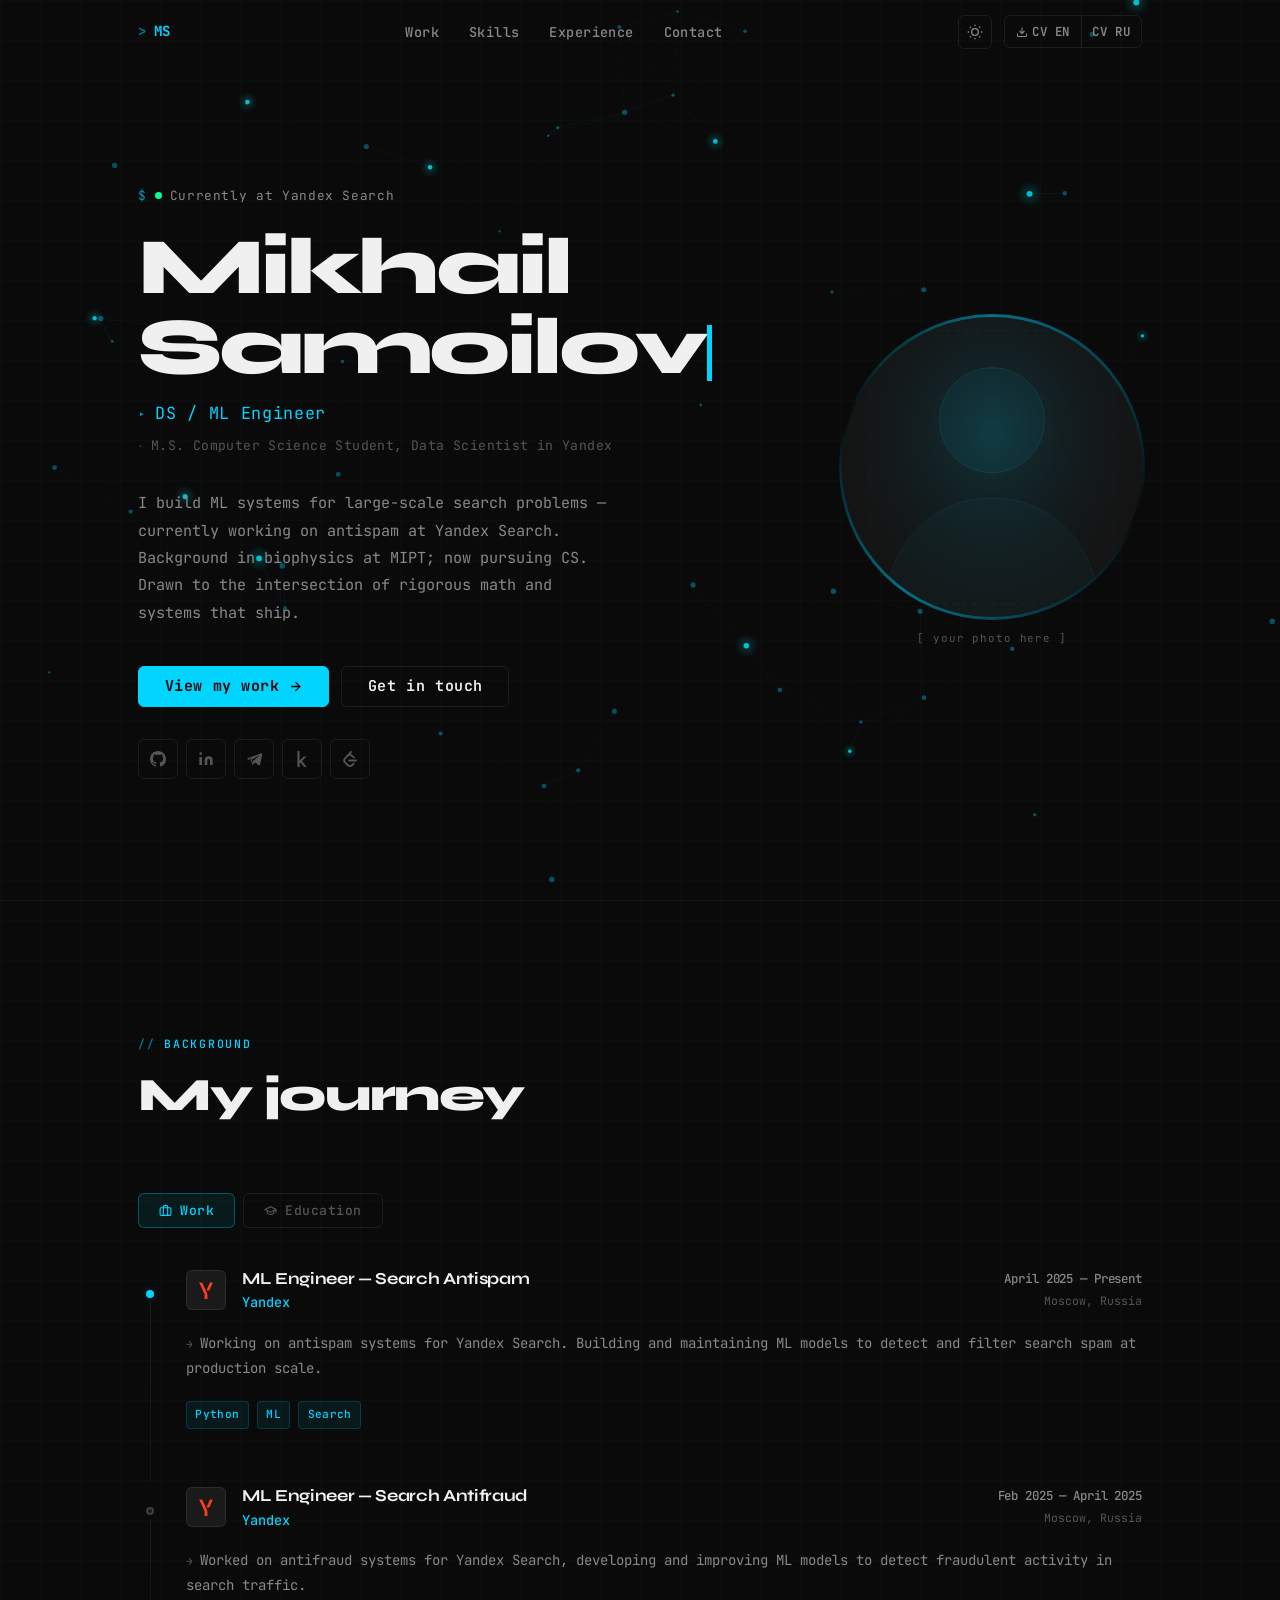
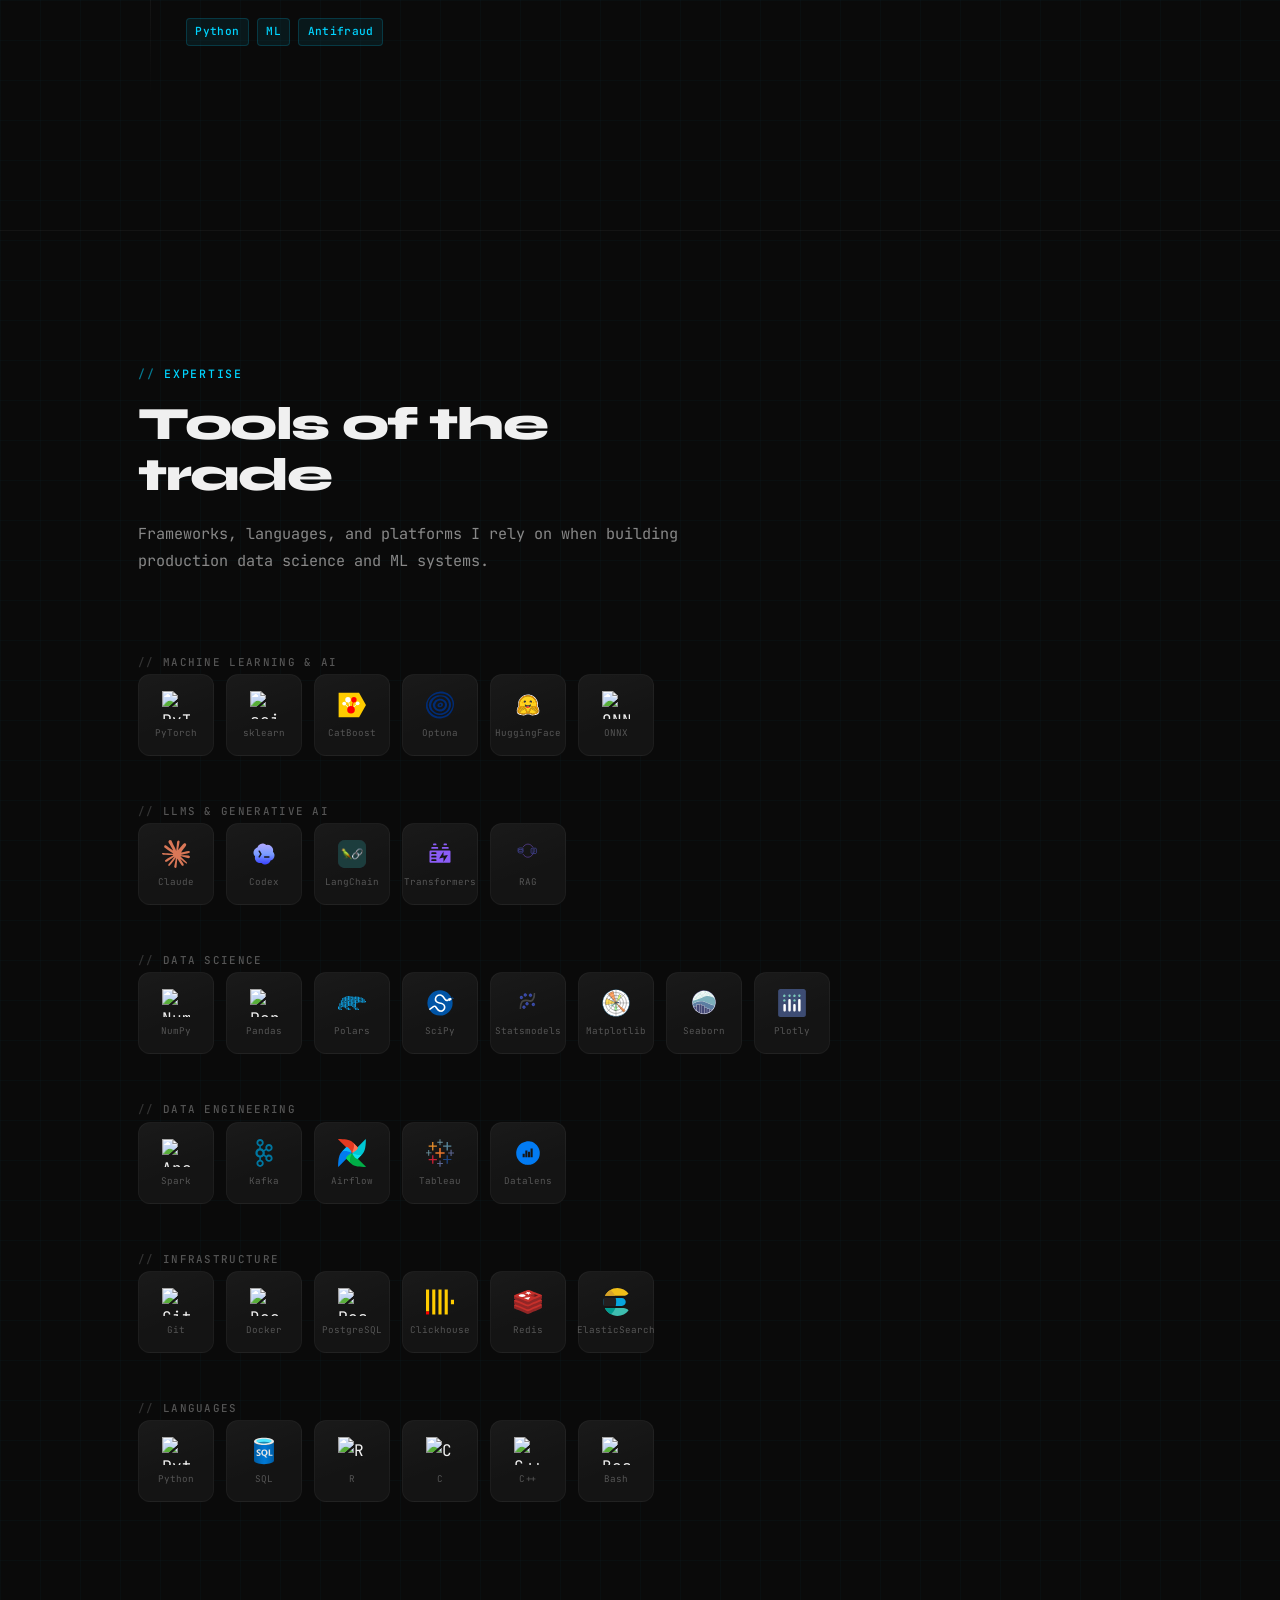
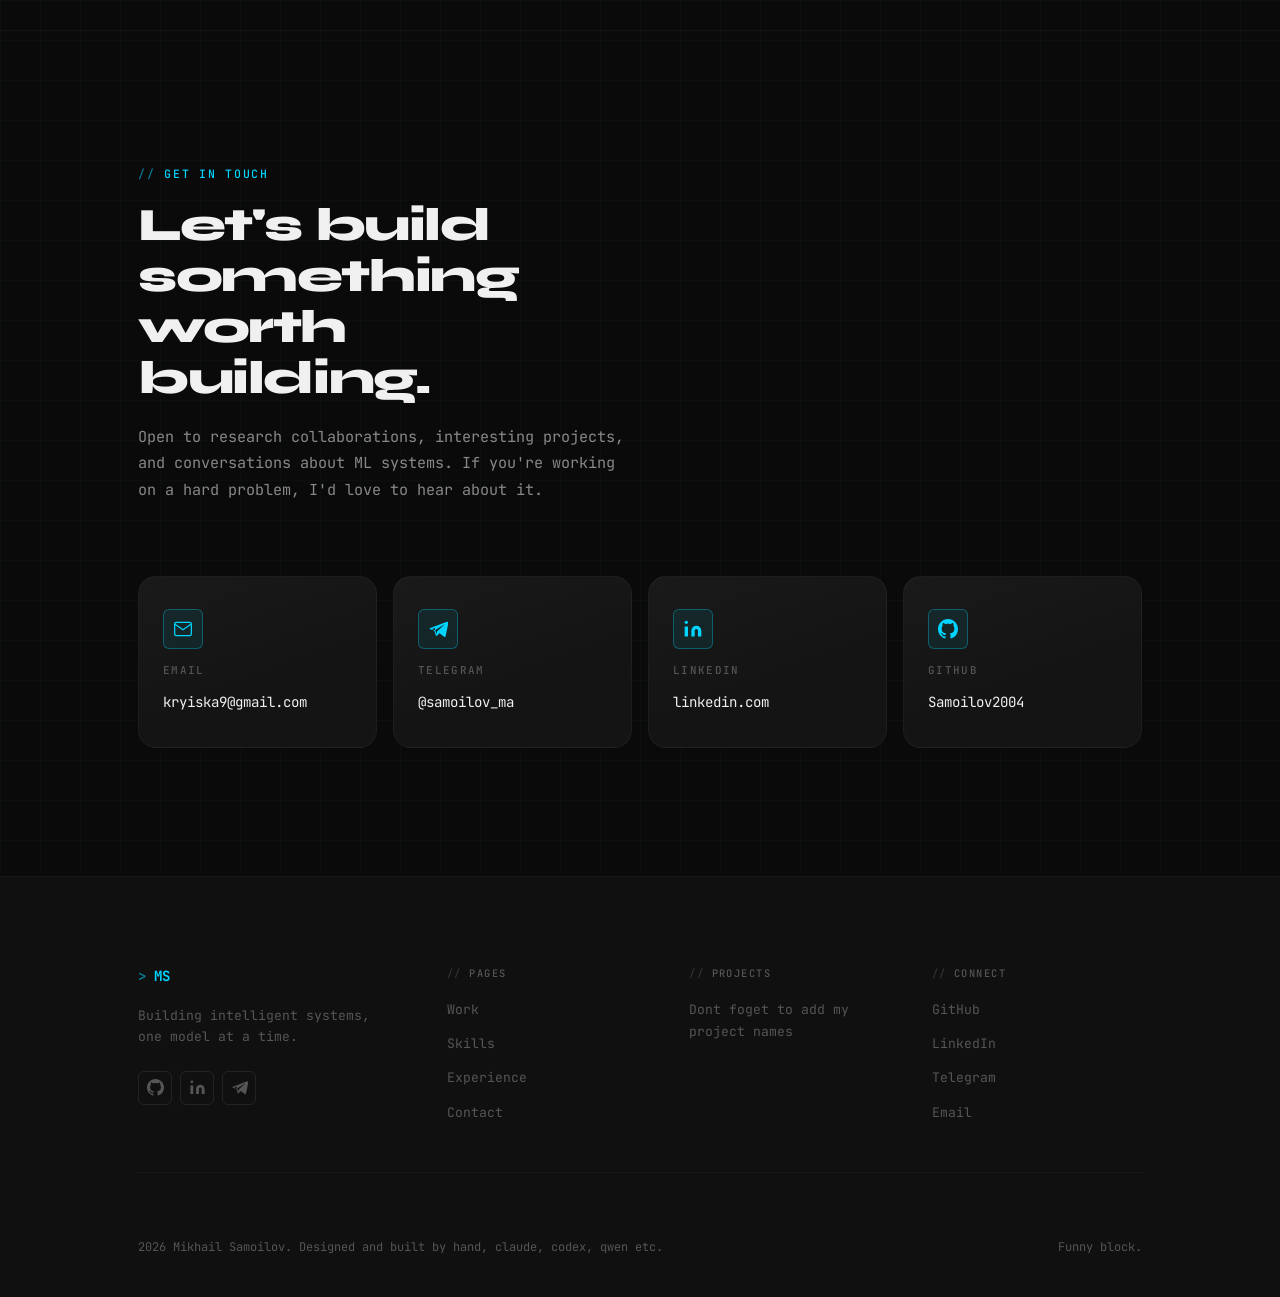
==== index.html @ c1eaf595 "new badges list name" ====
<!DOCTYPE html>
<html lang="en" data-theme="dark">
<head>
  <meta charset="UTF-8">
  <meta name="viewport" content="width=device-width, initial-scale=1.0">
  <meta name="description" content="Machine Learning Engineer — building production AI systems, neural architectures, and research tooling.">
  <meta name="keywords" content="machine learning engineer, AI, deep learning, MLOps, PyTorch, portfolio, CV">
  <meta name="author" content="Samoilov Mikhail">
  <meta name="robots" content="index, follow">
  <meta name="theme-color" content="#0c0b09">

  <meta property="og:type" content="website">
  <meta property="og:title" content="Samoilov Mikhail — DS / ML Engineer">
  <meta property="og:description" content="Building production AI systems from research to deployment.">

  <meta name="twitter:card" content="summary_large_image">
  <meta name="twitter:title" content="Samoilov Mikhail — DS / ML Engineer">
  <meta name="twitter:description" content="Building production AI systems from research to deployment.">

  <title>Samoilov Mikhail — DS / ML Engineer</title>

  <link rel="preconnect" href="https://fonts.googleapis.com">
  <link rel="preconnect" href="https://fonts.gstatic.com" crossorigin>
  <link href="https://fonts.googleapis.com/css2?family=Syne:wght@700;800&family=JetBrains+Mono:wght@400;500&display=swap" rel="stylesheet">

  <link rel="stylesheet" href="css/base.css">
  <link rel="stylesheet" href="css/components.css">
  <link rel="stylesheet" href="css/sections.css">
  <link rel="stylesheet" href="css/animations.css">
</head>
<body>

  <a href="#main" class="skip-link">Skip to main content</a>

  <!-- Scroll Progress -->
  <div class="scroll-progress" id="scrollProgress" role="progressbar" aria-label="Page reading progress" aria-valuenow="0" aria-valuemin="0" aria-valuemax="100"></div>

  <!-- ═══════════════════════════ NAVIGATION ═══════════════════════════ -->
  <header class="nav" id="nav" role="banner">
    <div class="nav-inner container">

      <a href="#" class="nav-logo" aria-label="Samoilov Mikhail — back to top">
        <span class="nav-logo-mark" aria-hidden="true">MS</span>
        <span class="nav-logo-name">Mikhail Samoilov</span>
      </a>

      <nav aria-label="Primary navigation">
        <ul class="nav-links" role="list">
          <li><a href="#projects" class="nav-link" data-section="projects">Work</a></li>
          <li><a href="#skills" class="nav-link" data-section="skills">Skills</a></li>
          <li><a href="#experience" class="nav-link" data-section="experience">Experience</a></li>
          <li><a href="#contact" class="nav-link" data-section="contact">Contact</a></li>
        </ul>
      </nav>

      <div class="nav-actions">
        <button class="theme-toggle" id="themeToggle" aria-label="Toggle color theme" title="Toggle theme">
          <svg class="icon-sun" width="16" height="16" viewBox="0 0 24 24" fill="none" stroke="currentColor" stroke-width="2" aria-hidden="true">
            <circle cx="12" cy="12" r="5"/>
            <path d="M12 1v2M12 21v2M4.22 4.22l1.42 1.42M18.36 18.36l1.42 1.42M1 12h2M21 12h2M4.22 19.78l1.42-1.42M18.36 5.64l1.42-1.42"/>
          </svg>
          <svg class="icon-moon" width="16" height="16" viewBox="0 0 24 24" fill="none" stroke="currentColor" stroke-width="2" aria-hidden="true">
            <path d="M21 12.79A9 9 0 1 1 11.21 3 7 7 0 0 0 21 12.79z"/>
          </svg>
        </button>

        <div class="resume-group" role="group" aria-label="Download resume">
          <a href="#" class="btn-resume" aria-label="Download English resume">
            <svg width="12" height="12" viewBox="0 0 24 24" fill="none" stroke="currentColor" stroke-width="2.2" aria-hidden="true">
              <path d="M21 15v4a2 2 0 0 1-2 2H5a2 2 0 0 1-2-2v-4"/>
              <polyline points="7 10 12 15 17 10"/>
              <line x1="12" y1="15" x2="12" y2="3"/>
            </svg>
            CV EN
          </a>
          <a href="#" class="btn-resume" aria-label="Download Russian resume">CV RU</a>
        </div>

        <button class="nav-hamburger" id="navToggle" aria-label="Open navigation menu" aria-expanded="false" aria-controls="navMobile">
          <span></span><span></span><span></span>
        </button>
      </div>
    </div>
  </header>

  <!-- Mobile Nav Overlay -->
  <div class="nav-mobile" id="navMobile" aria-hidden="true" role="dialog" aria-modal="true" aria-label="Navigation menu">
    <button class="nav-mobile-close" id="navMobileClose" aria-label="Close navigation menu">
      <svg width="20" height="20" viewBox="0 0 24 24" fill="none" stroke="currentColor" stroke-width="2" aria-hidden="true">
        <line x1="18" y1="6" x2="6" y2="18"/><line x1="6" y1="6" x2="18" y2="18"/>
      </svg>
    </button>
    <nav aria-label="Mobile navigation">
      <ul class="nav-mobile-links" role="list">
        <li><a href="#projects" class="nav-mobile-link">Work</a></li>
        <li><a href="#skills" class="nav-mobile-link">Skills</a></li>
        <li><a href="#experience" class="nav-mobile-link">Experience</a></li>
        <li><a href="#contact" class="nav-mobile-link">Contact</a></li>
      </ul>
    </nav>
    <div class="resume-group" role="group" aria-label="Download resume" style="width:100%;justify-content:center">
      <a href="#" class="btn-resume" aria-label="Download English resume" style="flex:1;justify-content:center">CV EN</a>
      <a href="#" class="btn-resume" aria-label="Download Russian resume" style="flex:1;justify-content:center">CV RU</a>
    </div>
  </div>
  <div class="nav-mobile-backdrop" id="navBackdrop" aria-hidden="true"></div>

  <!-- ═══════════════════════════ MAIN CONTENT ═══════════════════════════ -->
  <main id="main">

    <!-- ───────── 1. HERO ───────── -->
    <section class="hero" id="hero" aria-label="Introduction">
      <canvas class="hero-canvas" id="heroCanvas" aria-hidden="true"></canvas>

      <div class="hero-content container">
        <div class="hero-grid">

          <!-- Left: identity text -->
          <div class="hero-identity">
            <div class="hero-status">
              <span class="status-dot" aria-hidden="true"></span>
              Currently at Yandex Search
            </div>

            <h1 class="hero-name reveal reveal-d1">Mikhail Samoilov<span class="cursor" aria-hidden="true"></span></h1>

            <p class="hero-role reveal reveal-d2">DS / ML Engineer</p>

            <p class="hero-degree reveal reveal-d2">
              M.S. Computer Science Student, Data Scientist in Yandex
            </p>

            <p class="hero-bio reveal reveal-d3">
              I build ML systems for large-scale search problems — currently working on antispam at Yandex Search. Background in biophysics at MIPT; now pursuing CS. Drawn to the intersection of rigorous math and systems that ship.
            </p>

            <div class="hero-cta reveal reveal-d4">
              <a href="#projects" class="btn btn-primary btn-lg">
                View my work
                <svg width="15" height="15" viewBox="0 0 24 24" fill="none" stroke="currentColor" stroke-width="2.2" aria-hidden="true">
                  <path d="M5 12h14M12 5l7 7-7 7"/>
                </svg>
              </a>
              <a href="#contact" class="btn btn-ghost btn-lg">Get in touch</a>
            </div>

            <div class="hero-links reveal reveal-d5" aria-label="Social links">
              <a href="https://github.com/Samoilov2004" class="hero-link" aria-label="GitHub" target="_blank" rel="noopener noreferrer">
                <svg width="16" height="16" viewBox="0 0 24 24" fill="currentColor" aria-hidden="true"><path d="M12 0C5.37 0 0 5.37 0 12c0 5.31 3.435 9.795 8.205 11.385.6.105.825-.255.825-.57 0-.285-.015-1.23-.015-2.235-3.015.555-3.795-.735-4.035-1.41-.135-.345-.72-1.41-1.23-1.695-.42-.225-1.02-.78-.015-.795.945-.015 1.62.87 1.845 1.23 1.08 1.815 2.805 1.305 3.495.99.105-.78.42-1.305.765-1.605-2.67-.3-5.46-1.335-5.46-5.925 0-1.305.465-2.385 1.23-3.225-.12-.3-.54-1.53.12-3.18 0 0 1.005-.315 3.3 1.23.96-.27 1.98-.405 3-.405s2.04.135 3 .405c2.295-1.56 3.3-1.23 3.3-1.23.66 1.65.24 2.88.12 3.18.765.84 1.23 1.905 1.23 3.225 0 4.605-2.805 5.625-5.475 5.925.435.375.81 1.095.81 2.22 0 1.605-.015 2.895-.015 3.3 0 .315.225.69.825.57A12.02 12.02 0 0 0 24 12c0-6.63-5.37-12-12-12z"/></svg>
              </a>
              <a href="https://linkedin.com" class="hero-link" aria-label="LinkedIn" target="_blank" rel="noopener noreferrer">
                <svg width="16" height="16" viewBox="0 0 24 24" fill="currentColor" aria-hidden="true"><path d="M16 8a6 6 0 0 1 6 6v7h-4v-7a2 2 0 0 0-2-2 2 2 0 0 0-2 2v7h-4v-7a6 6 0 0 1 6-6zM2 9h4v12H2z"/><circle cx="4" cy="4" r="2"/></svg>
              </a>
              <a href="https://t.me/samoilov_ma" class="hero-link" aria-label="Telegram" target="_blank" rel="noopener noreferrer">
                <svg width="16" height="16" viewBox="0 0 24 24" fill="currentColor" aria-hidden="true">
                  <path d="M21.8 3.6L2.8 10.9c-1.3.5-1.3 1.2-.2 1.5l4.9 1.5 1.8 5.5c.2.6.1.8.7.8.5 0 .8-.2 1.1-.5l2.7-2.6 5.5 4.1c1 .6 1.7.3 1.9-.9l3.1-15c.3-1.5-.6-2.2-1.5-1.7zM8.2 13.6l10.8-6.8c.5-.3 1-.2.6.2l-8.8 7.9-.3 3.3-1.7-4.6-4.1-1.3 3.5-1.7z"/>
                </svg>
              </a>
              <a href="https://www.kaggle.com/samoilovmikhail" class="hero-link" aria-label="Kaggle" target="_blank" rel="noopener noreferrer">
                <svg width="16" height="16" viewBox="0 0 24 24" fill="currentColor" aria-hidden="true"><path d="M18.825 23.859c-.022.092-.117.141-.281.141h-3.139c-.187 0-.351-.082-.492-.248l-5.178-6.589-1.448 1.374v5.111c0 .235-.117.352-.351.352H5.505c-.236 0-.354-.117-.354-.352V.353c0-.233.118-.353.354-.353h2.431c.234 0 .351.12.351.353v14.343l6.203-6.272c.165-.165.33-.246.495-.246h3.239c.144 0 .236.06.285.18.046.149.034.255-.036.315l-6.555 6.344 6.836 8.507c.095.104.117.208.07.334z"/></svg>
              </a>
              <a href="https://leetcode.com/u/Cro-Magnon/" class="hero-link" aria-label="LeetCode" target="_blank" rel="noopener noreferrer">
                <svg width="16" height="16" viewBox="0 0 24 24" fill="currentColor" aria-hidden="true"><path d="M13.483 0a1.374 1.374 0 0 0-.961.438L7.116 6.226l-3.854 4.126a5.266 5.266 0 0 0-1.209 2.104 5.35 5.35 0 0 0-.125.513 5.527 5.527 0 0 0 .062 2.362 5.83 5.83 0 0 0 .349 1.017 5.938 5.938 0 0 0 1.271 1.818l4.277 4.193.039.038c2.248 2.165 5.852 2.133 8.063-.074l2.396-2.392c.54-.54.54-1.414.003-1.955a1.378 1.378 0 0 0-1.951-.003l-2.396 2.392a3.021 3.021 0 0 1-4.205.038l-.02-.019-4.276-4.193c-.652-.64-.972-1.469-.948-2.263a2.68 2.68 0 0 1 .066-.523 2.545 2.545 0 0 1 .619-1.164L9.13 8.114c1.058-1.134 3.204-1.27 4.43-.278l3.501 2.831c.593.48 1.461.387 1.94-.207a1.384 1.384 0 0 0-.207-1.943l-3.5-2.831c-.8-.647-1.766-1.045-2.774-1.202l2.015-2.158A1.384 1.384 0 0 0 13.483 0zm-2.866 12.815a1.38 1.38 0 0 0-1.38 1.382 1.38 1.38 0 0 0 1.38 1.382H20.79a1.38 1.38 0 0 0 1.38-1.382 1.38 1.38 0 0 0-1.38-1.382z"/></svg>
              </a>
            </div>
          </div>

          <!-- Right: photo -->
          <div class="hero-photo-wrap reveal reveal-d2">
            <div class="hero-photo">
              <div class="photo-frame">
                <div class="photo-bg" aria-hidden="true"></div>
                <!-- Replace SVG below with: <img src="your-photo.jpg" alt="Mikhail Samoilov" class="photo-silhouette"> -->
                <svg style="position:absolute;inset:0;width:100%;height:100%" viewBox="0 0 280 308" xmlns="http://www.w3.org/2000/svg" aria-hidden="true">
                  <defs>
                    <radialGradient id="ph-glow" cx="50%" cy="38%" r="52%">
                      <stop offset="0%" stop-color="rgba(0,212,255,0.09)"/>
                      <stop offset="100%" stop-color="rgba(0,0,0,0)"/>
                    </radialGradient>
                  </defs>
                  <rect width="280" height="308" fill="url(#ph-glow)"/>
                  <circle cx="140" cy="106" r="54" fill="rgba(0,212,255,0.05)" stroke="rgba(0,212,255,0.12)" stroke-width="1"/>
                  <path d="M 28 308 C 32 228 82 186 140 186 C 198 186 248 228 252 308 Z" fill="rgba(0,212,255,0.03)" stroke="rgba(0,212,255,0.08)" stroke-width="1"/>
                  <rect x="14" y="14" width="252" height="280" rx="18" fill="none" stroke="rgba(0,212,255,0.07)" stroke-width="1" stroke-dasharray="5 5"/>
                </svg>
              </div>
            </div>
            <p class="photo-hint-label">[ your photo here ]</p>
          </div>

        </div>
      </div>
    </section>

    <!-- ───────── 2. EXPERIENCE + EDUCATION ───────── -->
    <section class="section experience-section" id="experience" aria-labelledby="experience-heading">
      <div class="container">
        <div class="section-header reveal">
          <span class="section-tag">Background</span>
          <h2 class="section-heading" id="experience-heading">My journey</h2>
        </div>

        <!-- Tab navigation -->
        <div class="exp-tabs reveal" role="tablist" aria-label="Background sections">
          <button class="exp-tab exp-tab--active" data-tab="work" role="tab" id="tab-btn-work" aria-selected="true" aria-controls="tab-work">
            <svg width="13" height="13" viewBox="0 0 24 24" fill="none" stroke="currentColor" stroke-width="2" aria-hidden="true"><rect x="2" y="7" width="20" height="14" rx="2"/><path d="M16 21V5a2 2 0 0 0-2-2h-4a2 2 0 0 0-2 2v16"/></svg>
            Work
          </button>
          <button class="exp-tab" data-tab="education" role="tab" id="tab-btn-education" aria-selected="false" aria-controls="tab-education">
            <svg width="13" height="13" viewBox="0 0 24 24" fill="none" stroke="currentColor" stroke-width="2" aria-hidden="true"><path d="M22 10v6M2 10l10-5 10 5-10 5z"/><path d="M6 12v5c3 3 9 3 12 0v-5"/></svg>
            Education
          </button>
        </div>

        <!-- ── Work Tab ── -->
        <div class="exp-panel" id="tab-work" role="tabpanel" aria-labelledby="tab-btn-work">
        <div class="timeline" role="list">

          <div class="timeline-item reveal" role="listitem">
            <div class="timeline-marker" aria-hidden="true">
              <div class="timeline-dot timeline-dot--active"></div>
              <div class="timeline-line"></div>
            </div>
            <div class="timeline-content">
              <div class="timeline-head">
                <div class="timeline-head-left">
                  <div class="timeline-logo" aria-hidden="true">
                    <img src="assets/logos/yandex.svg" alt="">
                  </div>
                  <div>
                    <h3 class="timeline-role">ML Engineer — Search Antispam</h3>
                    <span class="timeline-company">Yandex</span>
                  </div>
                </div>
                <div class="timeline-meta">
                  <span class="timeline-period">April 2025 — Present</span>
                  <span class="timeline-location">Moscow, Russia</span>
                </div>
              </div>
              <p class="timeline-desc">
                Working on antispam systems for Yandex Search. Building and maintaining ML models to detect and filter search spam at production scale.
              </p>
              <div class="tech-stack">
                <span class="tech-badge">Python</span>
                <span class="tech-badge">ML</span>
                <span class="tech-badge">Search</span>
              </div>
            </div>
          </div>

          <div class="timeline-item reveal reveal-d1" role="listitem">
            <div class="timeline-marker" aria-hidden="true">
              <div class="timeline-dot"></div>
              <div class="timeline-line timeline-line--last"></div>
            </div>
            <div class="timeline-content">
              <div class="timeline-head">
                <div class="timeline-head-left">
                  <div class="timeline-logo" aria-hidden="true">
                    <img src="assets/logos/yandex.svg" alt="">
                  </div>
                  <div>
                    <h3 class="timeline-role">ML Engineer — Search Antifraud</h3>
                    <span class="timeline-company">Yandex</span>
                  </div>
                </div>
                <div class="timeline-meta">
                  <span class="timeline-period">Feb 2025 — April 2025</span>
                  <span class="timeline-location">Moscow, Russia</span>
                </div>
              </div>
              <p class="timeline-desc">
                Worked on antifraud systems for Yandex Search, developing and improving ML models to detect fraudulent activity in search traffic.
              </p>
              <div class="tech-stack">
                <span class="tech-badge">Python</span>
                <span class="tech-badge">ML</span>
                <span class="tech-badge">Antifraud</span>
              </div>
            </div>
          </div>

        </div>
        </div><!-- /tab-work -->

        <!-- ── Education Tab ── -->
        <div class="exp-panel exp-panel--hidden" id="tab-education" role="tabpanel" aria-labelledby="tab-btn-education">
        <div class="timeline" role="list">

          <div class="timeline-item reveal" role="listitem">
            <div class="timeline-marker" aria-hidden="true">
              <div class="timeline-dot"></div>
              <div class="timeline-line"></div>
            </div>
            <div class="timeline-content">
              <div class="timeline-head">
                <div class="timeline-head-left">
                  <div class="timeline-logo" aria-hidden="true">
                    <div class="timeline-logo" aria-hidden="true">
                      <img src="assets/logos/hse.svg" alt="">
                    </div>
                  </div>
                  <div>
                    <h3 class="timeline-role">M.S. Computer Science</h3>
                    <span class="timeline-company">HSE — Higher School of Economics, Moscow</span>
                  </div>
                </div>
                <div class="timeline-meta">
                  <span class="timeline-period">2026 — 2028</span>
                  <span class="timeline-location">Planned</span>
                </div>
              </div>
              <p class="timeline-desc">
                Upcoming master's programme in Computer Science.
              </p>
            </div>
          </div>

          <div class="timeline-item reveal reveal-d1" role="listitem">
            <div class="timeline-marker" aria-hidden="true">
              <div class="timeline-dot timeline-dot--active"></div>
              <div class="timeline-line"></div>
            </div>
            <div class="timeline-content">
              <div class="timeline-head">
                <div class="timeline-head-left">
                  <div class="timeline-logo" aria-hidden="true">
                    <div class="timeline-logo" aria-hidden="true">
                      <img class="logo-light" src="assets/logos/rosbiotech_dark.svg" alt="">
                      <img class="logo-dark" src="assets/logos/rosbiotech_light.svg" alt="">
                    </div>
                  </div>
                  <div>
                    <h3 class="timeline-role">B.S. Computer Science</h3>
                    <span class="timeline-company">ROSBIOTECH, Moscow</span>
                  </div>
                </div>
                <div class="timeline-meta">
                  <span class="timeline-period">2024 — 2026</span>
                  <span class="timeline-location">Moscow, Russia</span>
                </div>
              </div>
              <p class="timeline-desc">
                Bachelor's programme in Computer Science. Currently enrolled.
              </p>
              <div class="tech-stack">
                <span class="tech-badge">Algorithms</span>
                <span class="tech-badge">Machine Learning</span>
                <span class="tech-badge">Computer Science</span>
              </div>
            </div>
          </div>

          <div class="timeline-item reveal reveal-d2" role="listitem">
            <div class="timeline-marker" aria-hidden="true">
              <div class="timeline-dot"></div>
              <div class="timeline-line"></div>
            </div>
            <div class="timeline-content">
              <div class="timeline-head">
                <div class="timeline-head-left">
                  <div class="timeline-logo" aria-hidden="true">
                    <div class="timeline-logo" aria-hidden="true">
                      <img src="assets/logos/mipt.svg" alt="">
                    </div>
                  </div>
                  <div>
                    <h3 class="timeline-role">B.S. Biophysics</h3>
                    <span class="timeline-company">MIPT — Moscow Institute of Physics and Technology</span>
                  </div>
                </div>
                <div class="timeline-meta">
                  <span class="timeline-period">2022 — 2024</span>
                  <span class="timeline-location">Moscow, Russia</span>
                </div>
              </div>
              <p class="timeline-desc">
                Studied biophysics with a strong mathematical and scientific foundation. Coursework in physics, mathematics, and computational modelling.
              </p>
              <div class="tech-stack">
                <span class="tech-badge">Biophysics</span>
                <span class="tech-badge">Mathematics</span>
                <span class="tech-badge">Computational Modelling</span>
              </div>
            </div>
          </div>

          <div class="timeline-item reveal reveal-d3" role="listitem">
            <div class="timeline-marker" aria-hidden="true">
              <div class="timeline-dot"></div>
              <div class="timeline-line timeline-line--last"></div>
            </div>
            <div class="timeline-content">
              <div class="timeline-head">
                <div class="timeline-head-left">
                  <div class="timeline-logo" aria-hidden="true">
                    <div class="timeline-logo" aria-hidden="true">
                      <img src="assets/logos/school_cpm.svg" alt="">
                    </div>
                  </div>
                  <div>
                    <h3 class="timeline-role">High School</h3>
                    <span class="timeline-company">CPM Private School, Moscow</span>
                  </div>
                </div>
                <div class="timeline-meta">
                  <span class="timeline-period">until 2022</span>
                  <span class="timeline-location">Moscow, Russia</span>
                </div>
              </div>
              <p class="timeline-desc">
                Graduated from CPM Private School in Moscow with a focus on informatics and natural sciences (major chemistry).
              </p>
            </div>
          </div>

        </div>
        </div><!-- /tab-education -->

      </div>
    </section>

    <!-- ───────── 3. PROJECTS ───────── -->
    
    <!-- ───────── 4. SKILLS ───────── -->
    <section class="section skills-section" id="skills" aria-labelledby="skills-heading">
  <div class="container">
    <div class="section-header reveal">
      <span class="section-tag">Expertise</span>
      <h2 class="section-heading" id="skills-heading">Tools of the trade</h2>
      <p class="section-sub">Frameworks, languages, and platforms I rely on when building production data science and ML systems.</p>
    </div>

    <div class="skills-layout reveal">

      <!-- Machine Learning & AI -->
      <div>
        <span class="skills-category-label">Machine Learning & AI</span>
        <div class="skill-cards" role="list">

          <div class="skill-card" role="listitem" title="PyTorch">
            <img src="https://cdn.jsdelivr.net/gh/devicons/devicon@latest/icons/pytorch/pytorch-original.svg" class="skill-icon" alt="PyTorch" loading="lazy">
            <span class="skill-name">PyTorch</span>
          </div>

          <div class="skill-card" role="listitem" title="scikit-learn">
            <img src="https://cdn.jsdelivr.net/gh/devicons/devicon@latest/icons/scikitlearn/scikitlearn-original.svg" class="skill-icon" alt="scikit-learn" loading="lazy">
            <span class="skill-name">sklearn</span>
          </div>

          <div class="skill-card" role="listitem" title="CatBoost">
            <img src="assets/badges/catboost.svg" class="skill-icon" alt="CatBoost" loading="lazy">
            <span class="skill-name">CatBoost</span>
          </div>

          <div class="skill-card" role="listitem" title="Optuna">
            <img src="assets/badges/optuna.svg" class="skill-icon" alt="Optuna" loading="lazy">
            <span class="skill-name">Optuna</span>
          </div>

          <div class="skill-card" role="listitem" title="Hugging Face">
            <img src="assets/badges/hf.svg" class="skill-icon" alt="Hugging Face" loading="lazy">
            <span class="skill-name">HuggingFace</span>
          </div>

          <div class="skill-card" role="listitem" title="ONNX">
            <img src="https://cdn.simpleicons.org/onnx/005CED" class="skill-icon" alt="ONNX" loading="lazy">
            <span class="skill-name">ONNX</span>
          </div>

        </div>
      </div>

      <!-- LLMs & Generative AI -->

      <div>
        <span class="skills-category-label">LLMs & Generative AI</span>
        <div class="skill-cards" role="list">

          <div class="skill-card" role="listitem" title="Hugging Face">
            <img src="assets/badges/claude.svg" class="skill-icon" alt="Claude" loading="lazy">
            <span class="skill-name">Claude</span>
          </div>

          <div class="skill-card" role="listitem" title="Hugging Face">
            <img src="assets/badges/codex.svg" class="skill-icon" alt="Codex" loading="lazy">
            <span class="skill-name">Codex</span>
          </div>

          <div class="skill-card" role="listitem" title="LangChain">
            <img src="assets/badges/langchain.svg" class="skill-icon" alt="LangChain" loading="lazy">
            <span class="skill-name">LangChain</span>
          </div>
          
          <div class="skill-card" role="listitem" title="Transformers">
            <img src="assets/badges/transformer.svg" class="skill-icon" alt="Transformers" loading="lazy">
            <span class="skill-name">Transformers</span>
          </div>

          <div class="skill-card" role="listitem" title="RAG">
            <img src="assets/badges/rag.svg" class="skill-icon" alt="RAG" loading="lazy">
            <span class="skill-name">RAG</span>
          </div>

        </div>
      </div>


      <!-- Data Science -->
      <div>
        <span class="skills-category-label">Data Science</span>
        <div class="skill-cards" role="list">

          <div class="skill-card" role="listitem" title="NumPy">
            <img src="https://cdn.jsdelivr.net/gh/devicons/devicon@latest/icons/numpy/numpy-original.svg" class="skill-icon" alt="NumPy" loading="lazy">
            <span class="skill-name">NumPy</span>
          </div>

          <div class="skill-card" role="listitem" title="Pandas">
            <img src="https://cdn.jsdelivr.net/gh/devicons/devicon@latest/icons/pandas/pandas-original.svg" class="skill-icon" alt="Pandas" loading="lazy">
            <span class="skill-name">Pandas</span>
          </div>

          <div class="skill-card" role="listitem" title="Polars">
            <img src="assets/badges/polars.svg" class="skill-icon" alt="Polars" loading="lazy">
            <span class="skill-name">Polars</span>
          </div>

          <div class="skill-card" role="listitem" title="SciPy">
            <img src="assets/badges/scipy.svg" class="skill-icon" alt="Plotly" loading="lazy">
            <span class="skill-name">SciPy</span>
          </div>

          <div class="skill-card" role="listitem" title="Statsmodels">
            <img src="assets/badges/statsmodels.svg" class="skill-icon" alt="SM" loading="lazy">
            <span class="skill-name">Statsmodels</span>
          </div>

          <div class="skill-card" role="listitem" title="Matplotlib">
            <img src="assets/badges/matplotlib.svg" class="skill-icon" alt="Matplotlib" loading="lazy">
            <span class="skill-name">Matplotlib</span>
          </div>

          <div class="skill-card" role="listitem" title="Seaborn">
            <img src="assets/badges/seaborn.svg" class="skill-icon" alt="Seaborn" loading="lazy">
            <span class="skill-name">Seaborn</span>
          </div>

          <div class="skill-card" role="listitem" title="Plotly">
            <img src="assets/badges/plotly.svg" class="skill-icon" alt="Plotly" loading="lazy">
            <span class="skill-name">Plotly</span>
          </div>

        </div>
      </div>

      <!-- Data Engineering -->

      <div>
        <span class="skills-category-label">Data Engineering</span>
        <div class="skill-cards" role="list">

          <div class="skill-card" role="listitem" title="Apache Spark">
            <img src="https://cdn.simpleicons.org/apachespark/E25A1C" class="skill-icon" alt="Apache Spark" loading="lazy">
            <span class="skill-name">Spark</span>
          </div>

          <div class="skill-card" role="listitem" title="Kafka">
            <img src="assets/badges/kafka.svg" class="skill-icon" alt="Kafka" loading="lazy">
            <span class="skill-name">Kafka</span>
          </div>

          <div class="skill-card" role="listitem" title="Airflow">
            <img src="assets/badges/apache-airflow.svg" class="skill-icon" alt="Airflow" loading="lazy">
            <span class="skill-name">Airflow</span>
          </div>

          <div class="skill-card" role="listitem" title="Tableau">
            <img src="assets/badges/tableau.svg" class="skill-icon" alt="Tableau" loading="lazy">
            <span class="skill-name">Tableau</span>
          </div>

          <div class="skill-card" role="listitem" title="Datalens">
            <img src="assets/badges/datalens.svg" class="skill-icon" alt="Datalens" loading="lazy">
            <span class="skill-name">Datalens</span>
          </div>

        </div>
      </div>


      <!-- Infrastructure -->
      <div>
        <span class="skills-category-label">Infrastructure</span>
        <div class="skill-cards" role="list">

          <div class="skill-card" role="listitem" title="Git">
            <img src="https://cdn.jsdelivr.net/gh/devicons/devicon@latest/icons/git/git-original.svg" class="skill-icon" alt="Git" loading="lazy">
            <span class="skill-name">Git</span>
          </div>

          <div class="skill-card" role="listitem" title="Docker">
            <img src="https://cdn.jsdelivr.net/gh/devicons/devicon@latest/icons/docker/docker-original.svg" class="skill-icon" alt="Docker" loading="lazy">
            <span class="skill-name">Docker</span>
          </div>

          <div class="skill-card" role="listitem" title="PostgreSQL">
            <img src="https://cdn.jsdelivr.net/gh/devicons/devicon@latest/icons/postgresql/postgresql-original.svg" class="skill-icon" alt="PostgreSQL" loading="lazy">
            <span class="skill-name">PostgreSQL</span>
          </div>

          <div class="skill-card" role="listitem" title="Clickhouse">
            <img src="assets/badges/clickhouse.svg" class="skill-icon" alt="Plotly" loading="lazy">
            <span class="skill-name">Clickhouse</span>
          </div>

          <div class="skill-card" role="listitem" title="Redis">
            <img src="assets/badges/redis.svg" class="skill-icon" alt="Redis" loading="lazy">
            <span class="skill-name">Redis</span>
          </div>

          <div class="skill-card" role="listitem" title="ElasticSearch">
            <img src="assets/badges/elasticsearch.svg" class="skill-icon" alt="ElasticSearch" loading="lazy">
            <span class="skill-name">ElasticSearch</span>
          </div>

        </div>
      </div>


      <!-- Languages -->
      <div>
        <span class="skills-category-label">Languages</span>
        <div class="skill-cards" role="list">

          <div class="skill-card" role="listitem" title="Python">
            <img src="https://cdn.jsdelivr.net/gh/devicons/devicon@latest/icons/python/python-original.svg" class="skill-icon" alt="Python" loading="lazy">
            <span class="skill-name">Python</span>
          </div>

          <div class="skill-card" role="listitem" title="SQL">
            <img src="assets/badges/sql.svg" class="skill-icon" alt="SQL" loading="lazy">
            <span class="skill-name">SQL</span>
          </div>

          <div class="skill-card" role="listitem" title="R">
            <img src="https://cdn.jsdelivr.net/gh/devicons/devicon@latest/icons/r/r-original.svg" class="skill-icon" alt="R" loading="lazy">
            <span class="skill-name">R</span>
          </div>

          <div class="skill-card" role="listitem" title="C++">
            <img src="https://cdn.jsdelivr.net/gh/devicons/devicon@latest/icons/c/c-original.svg" class="skill-icon" alt="C" loading="lazy">
            <span class="skill-name">C</span>
          </div>

          <div class="skill-card" role="listitem" title="C++">
            <img src="https://cdn.jsdelivr.net/gh/devicons/devicon@latest/icons/cplusplus/cplusplus-original.svg" class="skill-icon" alt="C++" loading="lazy">
            <span class="skill-name">C++</span>
          </div>

          <div class="skill-card" role="listitem" title="Bash">
            <img src="https://cdn.jsdelivr.net/gh/devicons/devicon@latest/icons/bash/bash-original.svg" class="skill-icon" alt="Bash" loading="lazy">
            <span class="skill-name">Bash</span>
          </div>

        </div>
      </div>

    </div>
  </div>
</section>

    <!-- ───────── 5. CONTACT ───────── -->
    <section class="section contact-section" id="contact" aria-labelledby="contact-heading">
      <div class="container">
        <div class="section-header reveal">
          <span class="section-tag">Get in Touch</span>
          <h2 class="section-heading" id="contact-heading">Let's build something<br>worth building.</h2>
          <p class="section-sub">Open to research collaborations, interesting projects, and conversations about ML systems. If you're working on a hard problem, I'd love to hear about it.</p>
        </div>

        <div class="contact-grid reveal">

          <a href="mailto:kryiska9@gmail.com" class="contact-card-new">
            <div class="contact-card-icon" aria-hidden="true">
              <svg width="20" height="20" viewBox="0 0 24 24" fill="none" stroke="currentColor" stroke-width="1.5"><path d="M4 4h16c1.1 0 2 .9 2 2v12c0 1.1-.9 2-2 2H4c-1.1 0-2-.9-2-2V6c0-1.1.9-2 2-2z"/><polyline points="22,6 12,13 2,6"/></svg>
            </div>
            <span class="contact-card-label">Email</span>
            <span class="contact-card-value">kryiska9@gmail.com</span>
          </a>

          <a href="https://t.me/samoilov_ma" class="contact-card-new" target="_blank" rel="noopener noreferrer">
            <div class="contact-card-icon" aria-hidden="true">
              <svg width="20" height="20" viewBox="0 0 24 24" fill="currentColor">
                <path d="M21.8 3.6L2.8 10.9c-1.3.5-1.3 1.2-.2 1.5l4.9 1.5 1.8 5.5c.2.6.1.8.7.8.5 0 .8-.2 1.1-.5l2.7-2.6 5.5 4.1c1 .6 1.7.3 1.9-.9l3.1-15c.3-1.5-.6-2.2-1.5-1.7zM8.2 13.6l10.8-6.8c.5-.3 1-.2.6.2l-8.8 7.9-.3 3.3-1.7-4.6-4.1-1.3 3.5-1.7z"/>
              </svg>
            </div>
            <span class="contact-card-label">Telegram</span>
            <span class="contact-card-value">@samoilov_ma</span>
          </a>

          <a href="https://linkedin.com" class="contact-card-new" target="_blank" rel="noopener noreferrer">
            <div class="contact-card-icon" aria-hidden="true">
              <svg width="20" height="20" viewBox="0 0 24 24" fill="currentColor"><path d="M16 8a6 6 0 0 1 6 6v7h-4v-7a2 2 0 0 0-2-2 2 2 0 0 0-2 2v7h-4v-7a6 6 0 0 1 6-6zM2 9h4v12H2z"/><circle cx="4" cy="4" r="2"/></svg>
            </div>
            <span class="contact-card-label">LinkedIn</span>
            <span class="contact-card-value">linkedin.com</span>
          </a>

          <a href="https://github.com/Samoilov2004" class="contact-card-new" target="_blank" rel="noopener noreferrer">
            <div class="contact-card-icon" aria-hidden="true">
              <svg width="20" height="20" viewBox="0 0 24 24" fill="currentColor"><path d="M12 0C5.37 0 0 5.37 0 12c0 5.31 3.435 9.795 8.205 11.385.6.105.825-.255.825-.57 0-.285-.015-1.23-.015-2.235-3.015.555-3.795-.735-4.035-1.41-.135-.345-.72-1.41-1.23-1.695-.42-.225-1.02-.78-.015-.795.945-.015 1.62.87 1.845 1.23 1.08 1.815 2.805 1.305 3.495.99.105-.78.42-1.305.765-1.605-2.67-.3-5.46-1.335-5.46-5.925 0-1.305.465-2.385 1.23-3.225-.12-.3-.54-1.53.12-3.18 0 0 1.005-.315 3.3 1.23.96-.27 1.98-.405 3-.405s2.04.135 3 .405c2.295-1.56 3.3-1.23 3.3-1.23.66 1.65.24 2.88.12 3.18.765.84 1.23 1.905 1.23 3.225 0 4.605-2.805 5.625-5.475 5.925.435.375.81 1.095.81 2.22 0 1.605-.015 2.895-.015 3.3 0 .315.225.69.825.57A12.02 12.02 0 0 0 24 12c0-6.63-5.37-12-12-12z"/></svg>
            </div>
            <span class="contact-card-label">GitHub</span>
            <span class="contact-card-value">Samoilov2004</span>
          </a>

        </div>
      </div>
    </section>

  </main>

  <!-- ═══════════════════════════ FOOTER ═══════════════════════════ -->
  <footer class="footer" role="contentinfo">
    <div class="container">
      <div class="footer-inner">

        <div class="footer-brand">
          <a href="#" class="footer-logo" aria-label="Mikhail Samoilov — back to top">
            <span class="nav-logo-mark" aria-hidden="true">MS</span>
            <span class="nav-logo-name">Mikhail Samoilov</span>
          </a>
          <p class="footer-tagline">Building intelligent systems,<br>one model at a time.</p>
          <div class="footer-social" role="list" aria-label="Social links">
            <a href="https://github.com/Samoilov2004" class="footer-social-link" aria-label="GitHub profile" target="_blank" rel="noopener noreferrer" role="listitem">
              <svg width="17" height="17" viewBox="0 0 24 24" fill="currentColor" aria-hidden="true"><path d="M12 0C5.37 0 0 5.37 0 12c0 5.31 3.435 9.795 8.205 11.385.6.105.825-.255.825-.57 0-.285-.015-1.23-.015-2.235-3.015.555-3.795-.735-4.035-1.41-.135-.345-.72-1.41-1.23-1.695-.42-.225-1.02-.78-.015-.795.945-.015 1.62.87 1.845 1.23 1.08 1.815 2.805 1.305 3.495.99.105-.78.42-1.305.765-1.605-2.67-.3-5.46-1.335-5.46-5.925 0-1.305.465-2.385 1.23-3.225-.12-.3-.54-1.53.12-3.18 0 0 1.005-.315 3.3 1.23.96-.27 1.98-.405 3-.405s2.04.135 3 .405c2.295-1.56 3.3-1.23 3.3-1.23.66 1.65.24 2.88.12 3.18.765.84 1.23 1.905 1.23 3.225 0 4.605-2.805 5.625-5.475 5.925.435.375.81 1.095.81 2.22 0 1.605-.015 2.895-.015 3.3 0 .315.225.69.825.57A12.02 12.02 0 0 0 24 12c0-6.63-5.37-12-12-12z"/></svg>
            </a>
            <a href="https://linkedin.com" class="footer-social-link" aria-label="LinkedIn profile" target="_blank" rel="noopener noreferrer" role="listitem">
              <svg width="17" height="17" viewBox="0 0 24 24" fill="currentColor" aria-hidden="true"><path d="M16 8a6 6 0 0 1 6 6v7h-4v-7a2 2 0 0 0-2-2 2 2 0 0 0-2 2v7h-4v-7a6 6 0 0 1 6-6zM2 9h4v12H2z"/><circle cx="4" cy="4" r="2"/></svg>
            </a>
            <a href="https://t.me/samoilov_ma" class="footer-social-link" aria-label="Telegram profile" target="_blank" rel="noopener noreferrer" role="listitem">
              <svg width="17" height="17" viewBox="0 0 24 24" fill="currentColor" aria-hidden="true">
                <path d="M21.8 3.6L2.8 10.9c-1.3.5-1.3 1.2-.2 1.5l4.9 1.5 1.8 5.5c.2.6.1.8.7.8.5 0 .8-.2 1.1-.5l2.7-2.6 5.5 4.1c1 .6 1.7.3 1.9-.9l3.1-15c.3-1.5-.6-2.2-1.5-1.7zM8.2 13.6l10.8-6.8c.5-.3 1-.2.6.2l-8.8 7.9-.3 3.3-1.7-4.6-4.1-1.3 3.5-1.7z"/>
              </svg>
            </a>
          </div>
        </div>

        <nav class="footer-nav" aria-label="Footer navigation">
          <div class="footer-nav-col">
            <span class="footer-nav-heading">Pages</span>
            <a href="#projects" class="footer-nav-link">Work</a>
            <a href="#skills" class="footer-nav-link">Skills</a>
            <a href="#experience" class="footer-nav-link">Experience</a>
            <a href="#contact" class="footer-nav-link">Contact</a>
          </div>
          <div class="footer-nav-col">
            <span class="footer-nav-heading">Projects</span>
            <a href="#" class="footer-nav-link">Dont foget to add my project names</a>
          </div>
          <div class="footer-nav-col">
            <span class="footer-nav-heading">Connect</span>
            <a href="https://github.com/Samoilov2004" class="footer-nav-link" target="_blank" rel="noopener noreferrer">GitHub</a>
            <a href="https://linkedin.com" class="footer-nav-link" target="_blank" rel="noopener noreferrer">LinkedIn</a>
            <a href="https://t.me/samoilov_ma" class="footer-nav-link" target="_blank" rel="noopener noreferrer">Telegram</a>
            <a href="mailto:kryiska9@gmail.com" class="footer-nav-link">Email</a>
          </div>
        </nav>

      </div>

      <div class="footer-bottom">
        <p class="footer-copy">2026 Mikhail Samoilov. Designed and built by hand, claude, codex, qwen etc.</p>
        <p class="footer-made">Funny block.</p>
      </div>
    </div>
  </footer>

  <!-- Back to Top -->
  <button class="back-to-top" id="backToTop" aria-label="Back to top of page">
    <svg width="16" height="16" viewBox="0 0 24 24" fill="none" stroke="currentColor" stroke-width="2.2" aria-hidden="true">
      <path d="M18 15l-6-6-6 6"/>
    </svg>
  </button>

  <script src="js/animations.js"></script>
  <script src="js/ui.js"></script>
  <script src="js/main.js"></script>

</body>
</html>
---- css/base.css ----
/* ═══════════════════════════════════════════════════════════════
   BASE.CSS — Design tokens, reset, typography, containers
   Palette: electric cyan · Syne display · JetBrains Mono body
   ═══════════════════════════════════════════════════════════════ */

:root {
  /* ─ Backgrounds ─ */
  --bg-0:          #0a0a0a;
  --bg-1:          #101010;
  --bg-2:          #141414;
  --bg-3:          #1a1a1a;
  --bg-card:       #141414;
  --bg-card-hover: #1c1c1c;

  /* ─ Accent ─ */
  --accent:        #00d4ff;
  --accent-dim:    rgba(0, 212, 255, 0.08);
  --accent-glow:   rgba(0, 212, 255, 0.22);
  --accent-border: rgba(0, 212, 255, 0.32);
  --accent-blue:   #5b8af5;
  --accent-green:  #00ff9d;
  --accent-red:    #ff5f5f;
  --accent-amber:  #ffb700;

  /* ─ Text ─ */
  --text-1: #f0f0f0;
  --text-2: #888888;
  --text-3: #555555;

  /* ─ Borders ─ */
  --border-1: rgba(255, 255, 255, 0.04);
  --border-2: rgba(255, 255, 255, 0.08);
  --border-3: rgba(255, 255, 255, 0.16);

  /* ─ Gradients ─ */
  --gradient-primary: linear-gradient(135deg, #00d4ff 0%, #00b4e0 50%, #00d4ff 100%);
  --gradient-subtle:  linear-gradient(135deg, rgba(0,212,255,0.08) 0%, rgba(0,180,224,0.04) 100%);
  --gradient-card:    linear-gradient(160deg, rgba(255,255,255,0.025) 0%, transparent 60%);

  /* ─ Shadows ─ */
  --shadow-sm:   0 1px 4px rgba(0,0,0,0.6);
  --shadow-md:   0 4px 24px rgba(0,0,0,0.7);
  --shadow-lg:   0 8px 48px rgba(0,0,0,0.8);
  --shadow-glow: 0 0 24px rgba(0,212,255,0.2);

  /* ─ Typography ─ */
  --font-display: 'Syne', 'DM Sans', system-ui, sans-serif;
  --font-sans:    'JetBrains Mono', 'Fira Code', monospace;
  --font-mono:    'JetBrains Mono', 'Fira Code', monospace;

  /* ─ Spacing (4px base) ─ */
  --s-1:  4px;  --s-2:  8px;  --s-3:  12px; --s-4:  16px;
  --s-5:  20px; --s-6:  24px; --s-8:  32px; --s-10: 40px;
  --s-12: 48px; --s-16: 64px; --s-20: 80px; --s-24: 96px;

  /* ─ Radii ─ */
  --r-sm:  6px;  --r-md:  12px; --r-lg:  18px;
  --r-xl:  24px; --r-2xl: 32px; --r-full: 9999px;

  /* ─ Transitions ─ */
  --t-fast: 120ms ease;
  --t-base: 240ms ease;
  --t-slow: 400ms ease;
}

/* ─── Light mode ─── */
[data-theme="light"] {
  --bg-0:          #f8f8f8;
  --bg-1:          #f0f0f0;
  --bg-2:          #ffffff;
  --bg-3:          #ebebeb;
  --bg-card:       #ffffff;
  --bg-card-hover: #f4f4f4;

  --accent:        #0098c0;
  --accent-dim:    rgba(0, 152, 192, 0.08);
  --accent-glow:   rgba(0, 152, 192, 0.2);
  --accent-border: rgba(0, 152, 192, 0.3);

  --text-1: #0a0a0a;
  --text-2: #555555;
  --text-3: #999999;

  --border-1: rgba(0,0,0,0.05);
  --border-2: rgba(0,0,0,0.09);
  --border-3: rgba(0,0,0,0.16);

  --gradient-subtle: linear-gradient(135deg, rgba(0,152,192,0.06) 0%, rgba(0,152,192,0.02) 100%);
  --gradient-card:   linear-gradient(160deg, rgba(0,0,0,0.015) 0%, transparent 60%);

  --shadow-sm:   0 1px 4px rgba(0,0,0,0.08);
  --shadow-md:   0 4px 24px rgba(0,0,0,0.1);
  --shadow-lg:   0 8px 48px rgba(0,0,0,0.12);
  --shadow-glow: 0 0 24px rgba(0,152,192,0.12);
}

/* ─── Reset ─── */
*, *::before, *::after { box-sizing: border-box; margin: 0; padding: 0; }

html {
  scroll-behavior: smooth;
  -webkit-text-size-adjust: 100%;
}

/* Subtle grid texture behind everything */
body {
  font-family: var(--font-mono);
  font-size: 1rem;
  line-height: 1.7;
  color: var(--text-1);
  background-color: var(--bg-0);
  background-image:
    linear-gradient(rgba(0,212,255,0.025) 1px, transparent 1px),
    linear-gradient(90deg, rgba(0,212,255,0.025) 1px, transparent 1px);
  background-size: 40px 40px;
  -webkit-font-smoothing: antialiased;
  -moz-osx-font-smoothing: grayscale;
  overflow-x: hidden;
}

[data-theme="light"] body,
[data-theme="light"] {
  background-image:
    linear-gradient(rgba(0,152,192,0.03) 1px, transparent 1px),
    linear-gradient(90deg, rgba(0,152,192,0.03) 1px, transparent 1px);
}

/* Thin cyan scrollbar */
::-webkit-scrollbar { width: 4px; }
::-webkit-scrollbar-track { background: var(--bg-0); }
::-webkit-scrollbar-thumb { background: var(--accent); border-radius: 2px; }

img, video { max-width: 100%; display: block; }
a { color: inherit; text-decoration: none; }
ul, ol { list-style: none; }
button { cursor: pointer; font-family: inherit; border: none; background: none; }
input, textarea, select { font-family: inherit; }
svg { flex-shrink: 0; }

@media (prefers-reduced-motion: reduce) {
  *, *::before, *::after {
    animation-duration: 0.01ms !important;
    animation-iteration-count: 1 !important;
    transition-duration: 0.01ms !important;
    scroll-behavior: auto !important;
  }
}

/* ─── Accessibility ─── */
.skip-link {
  position: absolute; top: -100%; left: 1rem;
  background: var(--accent); color: #0a0a0a;
  padding: 0.5rem 1rem; border-radius: var(--r-sm);
  font-size: 0.875rem; font-weight: 700; z-index: 9999;
  transition: top var(--t-fast);
}
.skip-link:focus { top: 1rem; }
:focus-visible { outline: 2px solid var(--accent); outline-offset: 3px; border-radius: var(--r-sm); }

/* ─── Container ─── */
.container {
  width: 100%;
  max-width: 1100px;
  margin-inline: auto;
  padding-inline: clamp(1.25rem, 5vw, 3rem);
}

/* ─── Section layout ─── */
.section {
  padding-block: clamp(5rem, 12vw, 8rem);
  border-top: 1px solid var(--border-1);
}

.section-header {
  max-width: 600px;
  margin-bottom: clamp(3rem, 6vw, 4.5rem);
}

/* Terminal-style section label */
.section-tag {
  display: inline-block;
  font-family: var(--font-mono);
  font-size: 0.72rem;
  font-weight: 500;
  letter-spacing: 0.15em;
  text-transform: uppercase;
  color: var(--accent);
  margin-bottom: var(--s-4);
}
.section-tag::before {
  content: "// ";
  opacity: 0.55;
}

.section-heading {
  font-family: var(--font-display);
  font-size: clamp(2rem, 4vw, 2.9rem);
  font-weight: 800;
  letter-spacing: -0.03em;
  line-height: 1.1;
  color: var(--text-1);
  margin-bottom: var(--s-5);
}

.section-sub {
  font-size: 0.95rem;
  color: var(--text-2);
  line-height: 1.75;
}

.section-cta {
  display: flex;
  justify-content: center;
  margin-top: clamp(2.5rem, 5vw, 4rem);
}

/* ─── Gradient text ─── */
.text-gradient {
  background: var(--gradient-primary);
  -webkit-background-clip: text;
  -webkit-text-fill-color: transparent;
  background-clip: text;
  background-size: 200% auto;
}

.timeline-logo .logo-light,
.timeline-logo .logo-dark {
  display: none;
}

html[data-theme="light"] .timeline-logo .logo-light {
  display: block;
}

html[data-theme="dark"] .timeline-logo .logo-dark {
  display: block;
}
---- css/components.css ----
/* ═══════════════════════════════════════════════════════════════
   COMPONENTS.CSS — Buttons, badges, forms, shared UI
   ═══════════════════════════════════════════════════════════════ */

/* ─── Buttons ─── */
.btn {
  display: inline-flex;
  align-items: center;
  gap: var(--s-2);
  padding: 0.65em 1.3em;
  border-radius: var(--r-sm);
  font-family: var(--font-mono);
  font-size: 0.875rem;
  font-weight: 600;
  line-height: 1;
  letter-spacing: 0.04em;
  cursor: pointer;
  white-space: nowrap;
  text-decoration: none;
  border: 1px solid transparent;
  transition: background var(--t-base), border-color var(--t-base),
              color var(--t-base), box-shadow var(--t-base), transform var(--t-fast);
}

.btn:hover  { transform: translateY(-2px); }
.btn:active { transform: translateY(0); }

.btn-primary {
  background: var(--accent);
  color: #0a0a0a;
  border-color: var(--accent);
  font-weight: 700;
}
.btn-primary:hover {
  background: transparent;
  color: var(--accent);
  box-shadow: var(--shadow-glow);
}

.btn-ghost {
  background: transparent;
  color: var(--text-1);
  border-color: var(--border-2);
}
.btn-ghost:hover { background: var(--bg-3); border-color: var(--border-3); }

.btn-outline {
  background: transparent;
  color: var(--text-2);
  border-color: var(--border-2);
}
.btn-outline:hover {
  border-color: var(--accent-border);
  color: var(--accent);
}

.btn-sm  { font-size: 0.78rem; padding: 0.45em 0.9em; }
.btn-lg  { font-size: 0.9375rem; padding: 0.8em 1.7em; }

/* ─── Resume group (EN / RU split) ─── */
.resume-group {
  display: flex;
  align-items: center;
}

.resume-group .btn-resume {
  font-family: var(--font-mono);
  font-size: 0.78rem;
  font-weight: 600;
  letter-spacing: 0.05em;
  padding: 0.42em 0.85em;
  cursor: pointer;
  white-space: nowrap;
  text-decoration: none;
  border: 1px solid var(--border-2);
  color: var(--text-2);
  background: transparent;
  transition: background var(--t-base), border-color var(--t-base), color var(--t-base);
  display: inline-flex;
  align-items: center;
  gap: var(--s-1);
}

.resume-group .btn-resume:first-child {
  border-radius: var(--r-sm) 0 0 var(--r-sm);
  border-right: none;
}
.resume-group .btn-resume:last-child {
  border-radius: 0 var(--r-sm) var(--r-sm) 0;
}

.resume-group .btn-resume:hover {
  border-color: var(--accent-border);
  color: var(--accent);
  background: var(--accent-dim);
}

/* ─── Tech badges (monospace, small) ─── */
.tech-stack { display: flex; flex-wrap: wrap; gap: var(--s-2); }

.tech-badge {
  display: inline-block;
  font-family: var(--font-mono);
  font-size: 0.7rem;
  font-weight: 500;
  padding: 0.3em 0.75em;
  border-radius: 4px;
  background: rgba(0, 212, 255, 0.07);
  color: var(--accent);
  border: 1px solid rgba(0, 212, 255, 0.18);
  letter-spacing: 0.03em;
}

/* ─── Tag (skills cloud) ─── */
.tech-tag {
  display: inline-block;
  font-size: 0.8rem;
  font-weight: 500;
  padding: 0.38em 0.9em;
  border-radius: var(--r-full);
  background: var(--bg-card);
  color: var(--text-2);
  border: 1px solid var(--border-2);
  transition: background var(--t-base), color var(--t-base), border-color var(--t-base);
  cursor: default;
}
.tech-tag:hover {
  background: var(--bg-3);
  color: var(--text-1);
  border-color: var(--border-3);
}

/* ─── Forms ─── */
.form-label {
  display: block;
  font-size: 0.8rem;
  font-weight: 500;
  color: var(--text-2);
  margin-bottom: var(--s-2);
  letter-spacing: 0.05em;
  text-transform: uppercase;
}

.form-input {
  display: block;
  width: 100%;
  padding: 0.75em 1em;
  background: var(--bg-3);
  border: 1px solid var(--border-2);
  border-radius: var(--r-sm);
  color: var(--text-1);
  font-family: var(--font-mono);
  font-size: 0.875rem;
  line-height: 1.5;
  -webkit-appearance: none;
  appearance: none;
  transition: border-color var(--t-base), box-shadow var(--t-base);
}
.form-input::placeholder { color: var(--text-3); }
.form-input:focus {
  outline: none;
  border-color: var(--accent-border);
  box-shadow: 0 0 0 3px var(--accent-dim);
}

.form-textarea { resize: vertical; min-height: 120px; }

.form-select {
  background-image: url("data:image/svg+xml,%3Csvg xmlns='http://www.w3.org/2000/svg' width='12' height='12' viewBox='0 0 24 24' fill='none' stroke='%23888888' stroke-width='2'%3E%3Cpolyline points='6 9 12 15 18 9'/%3E%3C/svg%3E");
  background-repeat: no-repeat;
  background-position: right 1em center;
  padding-right: 2.5em;
  cursor: pointer;
}
.form-select option { background: var(--bg-2); color: var(--text-1); }

.form-group  { display: flex; flex-direction: column; flex: 1; }
.form-row    { display: grid; grid-template-columns: 1fr 1fr; gap: var(--s-4); }
@media (max-width: 560px) { .form-row { grid-template-columns: 1fr; } }

.form-btn  { width: 100%; justify-content: center; margin-top: var(--s-2); }

.form-success {
  display: flex; align-items: center; gap: var(--s-3);
  padding: var(--s-4) var(--s-5);
  background: rgba(0, 255, 157, 0.07);
  border: 1px solid rgba(0, 255, 157, 0.2);
  border-radius: var(--r-sm);
  color: var(--accent-green);
  font-size: 0.875rem; font-weight: 500;
  margin-top: var(--s-4);
}

/* ─── Scroll progress ─── */
.scroll-progress {
  position: fixed; top: 0; left: 0; height: 2px;
  background: var(--accent);
  width: 0%; z-index: 9999;
  transition: width 50ms linear;
  border-radius: 0 999px 999px 0;
  box-shadow: 0 0 8px var(--accent-glow);
}

/* ─── Back to top ─── */
.back-to-top {
  position: fixed; bottom: var(--s-8); right: var(--s-8);
  width: 38px; height: 38px; border-radius: var(--r-sm);
  background: var(--bg-card); border: 1px solid var(--accent-border);
  color: var(--accent);
  display: flex; align-items: center; justify-content: center;
  box-shadow: var(--shadow-glow);
  opacity: 0; transform: translateY(12px); pointer-events: none;
  transition: opacity var(--t-base), transform var(--t-base), background var(--t-base);
  z-index: 500;
}
.back-to-top.visible  { opacity: 1; transform: translateY(0); pointer-events: auto; }
.back-to-top:hover    { background: var(--accent); color: #0a0a0a; }

@media (max-width: 768px) {
  .back-to-top { bottom: var(--s-6); right: var(--s-6); }
}

/* ─── Project icon chips ─── */
.project-icon {
  width: 40px; height: 40px; border-radius: var(--r-sm);
  display: flex; align-items: center; justify-content: center; flex-shrink: 0;
  transition: transform var(--t-base);
}
.project-icon--amber { background: rgba(255,183,0,0.1);  color: var(--accent-amber); border: 1px solid rgba(255,183,0,0.2); }
.project-icon--blue  { background: rgba(91,138,245,0.1); color: var(--accent-blue);  border: 1px solid rgba(91,138,245,0.2); }
.project-icon--green { background: rgba(0,255,157,0.07); color: var(--accent-green); border: 1px solid rgba(0,255,157,0.15); }
.project-icon--warm  { background: rgba(255,95,95,0.1);  color: var(--accent-red);   border: 1px solid rgba(255,95,95,0.18); }
.project-icon--cyan  { background: rgba(0,212,255,0.08); color: var(--accent);       border: 1px solid rgba(0,212,255,0.18); }
---- css/sections.css ----
/* ═══════════════════════════════════════════════════════════════
   SECTIONS.CSS — Layout and styles for every page section
   ═══════════════════════════════════════════════════════════════ */

/* ─── Navigation ─── */
.nav {
  position: fixed; top: 0; left: 0; right: 0;
  z-index: 200; height: 64px;
  border-bottom: 1px solid transparent;
  transition: background var(--t-slow), border-color var(--t-slow);
}

.nav.scrolled {
  background: rgba(10,10,10,0.9);
  backdrop-filter: blur(20px) saturate(150%);
  -webkit-backdrop-filter: blur(20px) saturate(150%);
  border-bottom-color: var(--border-1);
}
[data-theme="light"] .nav.scrolled { background: rgba(248,248,248,0.92); }

.nav-inner {
  height: 100%; display: flex; align-items: center;
  justify-content: space-between; gap: var(--s-8);
}

.nav-logo { display: flex; align-items: center; gap: var(--s-2); flex-shrink: 0; }

.nav-logo-mark {
  font-family: var(--font-mono);
  font-size: 0.88rem;
  font-weight: 700;
  color: var(--accent);
  letter-spacing: -0.01em;
}
.nav-logo-mark::before { content: "> "; opacity: 0.55; }

.nav-logo-name { display: none; }

.nav-links { display: flex; align-items: center; gap: var(--s-1); list-style: none; }

.nav-link {
  font-family: var(--font-mono);
  font-size: 0.85rem;
  font-weight: 500;
  color: var(--text-2);
  padding: var(--s-2) var(--s-3);
  border-radius: var(--r-sm);
  border: 1px solid transparent;
  transition: color var(--t-base), background var(--t-base), border-color var(--t-base);
  letter-spacing: 0.03em;
}
.nav-link:hover      { color: var(--accent); border-color: var(--accent-border); background: var(--accent-dim); }
.nav-link.active     { color: var(--accent); }
.nav-link.active::after {
  content: ''; position: absolute; bottom: -1px; left: 50%;
  transform: translateX(-50%); width: 4px; height: 4px;
  border-radius: 50%; background: var(--accent);
}

.nav-actions { display: flex; align-items: center; gap: var(--s-3); }

.theme-toggle {
  width: 34px; height: 34px; border-radius: var(--r-sm);
  background: transparent; border: 1px solid var(--border-2); color: var(--text-2);
  display: flex; align-items: center; justify-content: center;
  transition: background var(--t-base), color var(--t-base), border-color var(--t-base);
}
.theme-toggle:hover { background: var(--bg-card); color: var(--text-1); border-color: var(--border-3); }

[data-theme="dark"] .icon-moon { display: none; }
[data-theme="light"] .icon-sun { display: none; }

.nav-hamburger {
  display: none; flex-direction: column; gap: 5px;
  width: 34px; height: 34px; align-items: center; justify-content: center;
  border-radius: var(--r-sm); border: 1px solid var(--border-2);
  background: transparent; cursor: pointer; transition: background var(--t-base);
}
.nav-hamburger span {
  display: block; width: 15px; height: 1.5px;
  background: var(--text-2); border-radius: 2px;
  transition: all var(--t-base);
}
.nav-hamburger:hover { background: var(--bg-card); }

/* Mobile nav */
.nav-mobile {
  position: fixed; inset: 0; background: var(--bg-0); z-index: 300;
  display: flex; flex-direction: column;
  padding: var(--s-16) clamp(1.25rem, 5vw, 2rem) clamp(2rem, 6vw, 3rem);
  gap: var(--s-6); transform: translateX(100%);
  transition: transform 340ms cubic-bezier(0.4, 0, 0.2, 1);
}
.nav-mobile.open { transform: translateX(0); }

.nav-mobile-close {
  position: absolute; top: var(--s-5); right: clamp(1.25rem, 5vw, 2rem);
  width: 38px; height: 38px; border-radius: var(--r-sm);
  border: 1px solid var(--border-2); color: var(--text-2);
  display: flex; align-items: center; justify-content: center; background: transparent;
}

.nav-mobile-links { display: flex; flex-direction: column; gap: var(--s-1); list-style: none; margin-top: var(--s-8); }

.nav-mobile-link {
  display: block; font-family: var(--font-display);
  font-size: 1.75rem; font-weight: 800; color: var(--text-2);
  padding: var(--s-3) 0; letter-spacing: -0.03em;
  border-bottom: 1px solid var(--border-1);
  transition: color var(--t-base);
}
.nav-mobile-link:hover { color: var(--accent); }

.nav-mobile-backdrop {
  position: fixed; inset: 0; background: rgba(0,0,0,0.7); backdrop-filter: blur(4px);
  z-index: 299; opacity: 0; pointer-events: none; transition: opacity var(--t-slow);
}
.nav-mobile-backdrop.visible { opacity: 1; pointer-events: auto; }

@media (max-width: 840px) {
  .nav-links { display: none; }
  .nav-hamburger { display: flex; }
  .resume-group { display: none; }
}

/* ═══ HERO ═══════════════════════════════════════════════════ */
.hero {
  position: relative; min-height: 100svh;
  display: flex; flex-direction: column;
  align-items: center; justify-content: center;
  padding-top: 64px; overflow: hidden;
}

.hero-canvas {
  position: absolute; inset: 0; width: 100%; height: 100%; pointer-events: none;
}

.hero-grid {
  position: relative; z-index: 1;
  display: grid; grid-template-columns: 1fr auto;
  gap: clamp(3rem, 6vw, 6rem);
  align-items: center;
  padding-block: clamp(4rem, 10vw, 7rem);
  width: 100%;
}

/* ─ Left: text ─ */
.hero-identity { display: flex; flex-direction: column; }

.hero-status {
  display: inline-flex; align-items: center; gap: var(--s-2);
  font-family: var(--font-mono); font-size: 0.8rem;
  color: var(--text-2); letter-spacing: 0.05em;
  margin-bottom: var(--s-5);
}
.hero-status::before { content: "$ "; color: var(--accent); opacity: 0.7; }

.status-dot {
  width: 7px; height: 7px; border-radius: 50%;
  background: var(--accent-green);
  animation: pulse-dot 2.4s ease-in-out infinite; flex-shrink: 0;
}

.hero-name {
  font-family: var(--font-display);
  font-size: clamp(3rem, 7vw, 5rem);
  font-weight: 800;
  letter-spacing: -0.04em;
  line-height: 1.0;
  color: var(--text-1);
  margin-bottom: var(--s-3);
}

/* Blinking cursor after name */
.hero-name .cursor {
  display: inline-block;
  width: 5px; height: clamp(2.2rem, 5vw, 3.5rem);
  background: var(--accent);
  vertical-align: middle;
  margin-left: 3px;
  animation: blink 1s step-end infinite;
}
@keyframes blink { 0%, 100% { opacity: 1; } 50% { opacity: 0; } }

.hero-role {
  font-family: var(--font-mono);
  font-size: clamp(0.9rem, 1.8vw, 1.05rem);
  color: var(--accent);
  letter-spacing: 0.04em;
  margin-bottom: var(--s-2);
}
.hero-role::before { content: "▸ "; opacity: 0.7; font-size: 0.75em; }

.hero-degree {
  font-family: var(--font-mono);
  font-size: 0.82rem;
  color: var(--text-3);
  letter-spacing: 0.03em;
  margin-bottom: var(--s-8);
}
.hero-degree::before { content: "▸ "; opacity: 0.5; font-size: 0.75em; }

.hero-bio {
  font-family: var(--font-mono);
  font-size: clamp(0.875rem, 1.5vw, 0.95rem);
  color: var(--text-2);
  line-height: 1.8;
  max-width: 480px;
  margin-bottom: var(--s-10);
}

.hero-cta {
  display: flex; gap: var(--s-3); flex-wrap: wrap;
  margin-bottom: var(--s-8);
}

.hero-links {
  display: flex; align-items: center; gap: var(--s-2);
}

.hero-link {
  display: flex; align-items: center; justify-content: center;
  width: 40px; height: 40px; border-radius: var(--r-sm);
  border: 1px solid var(--border-2); color: var(--text-3);
  transition: color var(--t-base), border-color var(--t-base), background var(--t-base), box-shadow var(--t-base);
}
.hero-link:hover {
  color: var(--accent);
  border-color: var(--accent-border);
  background: var(--accent-dim);
  box-shadow: var(--shadow-glow);
}

/* ─ Right: circular photo ─ */
.hero-photo-wrap {
  display: flex; flex-direction: column; align-items: center; gap: var(--s-3);
  flex-shrink: 0;
}

.hero-photo {
  position: relative;
  width: clamp(200px, 26vw, 300px);
  aspect-ratio: 1;
}

/* Spinning glow ring */
.hero-photo::before {
  content: '';
  position: absolute;
  inset: -3px;
  border-radius: 50%;
  background: conic-gradient(var(--accent), transparent 30%, var(--accent) 60%, transparent 80%, var(--accent));
  animation: spin-ring 6s linear infinite;
  opacity: 0.5;
  z-index: 0;
}

/* Dark gap ring between glow and photo */
.hero-photo::after {
  content: '';
  position: absolute;
  inset: 4px;
  border-radius: 50%;
  background: var(--bg-0);
  z-index: 1;
}

@keyframes spin-ring { to { transform: rotate(360deg); } }

.photo-frame {
  width: 100%; height: 100%;
  border-radius: 50%;
  overflow: hidden;
  position: relative;
  z-index: 2;
  background: var(--bg-2);
}

.photo-bg {
  position: absolute; inset: 0;
  background: radial-gradient(ellipse at 50% 40%, rgba(0,212,255,0.08) 0%, var(--bg-2) 70%);
}

.photo-silhouette {
  position: absolute; inset: 0; width: 100%; height: 100%;
  object-fit: cover;
}

.photo-hint-label {
  font-family: var(--font-mono);
  font-size: 0.68rem; color: var(--text-3);
  letter-spacing: 0.08em; text-align: center;
}

@media (max-width: 860px) {
  .hero-grid {
    grid-template-columns: 1fr;
    justify-items: center;
    text-align: center;
  }
  .hero-identity { align-items: center; }
  .hero-bio { text-align: left; }
  .hero-photo-wrap { order: -1; }
  .hero-photo { width: clamp(140px, 45vw, 210px); }
  .hero-name { font-size: clamp(2.4rem, 9vw, 3.8rem); }
}

/* ═══ PROJECTS ══════════════════════════════════════════════ */
.projects-grid {
  display: grid; grid-template-columns: repeat(2, 1fr); gap: var(--s-4);
}

.project-card {
  background: var(--bg-card);
  border: 1px solid var(--border-1);
  border-radius: var(--r-lg);
  transition: transform var(--t-base), border-color var(--t-base), box-shadow var(--t-base);
  overflow: hidden;
}
.project-card:hover {
  transform: translateY(-3px);
  border-color: var(--accent-border);
  box-shadow: var(--shadow-glow);
}
.project-card:hover .project-icon { transform: scale(1.08); }

.project-card--featured { grid-column: span 2; }

.project-card-body {
  padding: var(--s-8); display: flex; flex-direction: column; gap: var(--s-5);
  height: 100%; background: var(--gradient-card);
}

.project-card-head { display: flex; align-items: flex-start; gap: var(--s-4); }
.project-meta      { flex: 1; min-width: 0; }

.project-title {
  font-family: var(--font-display);
  font-size: 1.05rem; font-weight: 700;
  color: var(--text-1); letter-spacing: -0.02em; line-height: 1.3; margin-bottom: 2px;
}
.project-type {
  font-family: var(--font-mono); font-size: 0.7rem; color: var(--text-3); font-weight: 500;
}

.project-links { display: flex; gap: var(--s-2); margin-left: auto; flex-shrink: 0; }

.project-link {
  width: 30px; height: 30px; border-radius: var(--r-sm);
  border: 1px solid var(--border-2); color: var(--text-3);
  display: flex; align-items: center; justify-content: center;
  transition: color var(--t-base), border-color var(--t-base), background var(--t-base);
}
.project-link:hover {
  color: var(--accent);
  border-color: var(--accent-border);
  background: var(--accent-dim);
}

.project-desc { font-size: 0.88rem; color: var(--text-2); line-height: 1.75; flex: 1; }

/* Neural diagram visual */
.project-visual {
  border-radius: var(--r-sm); background: var(--bg-1);
  border: 1px solid var(--border-1); padding: var(--s-6) var(--s-4) var(--s-3);
  overflow: hidden;
}
.neural-diagram { width: 100%; height: auto; display: block; }
.edge-pulse { animation: edge-flow 2.4s ease-in-out infinite; }

.project-footer {
  display: flex; align-items: center; justify-content: space-between;
  gap: var(--s-4); flex-wrap: wrap;
  padding-top: var(--s-3); border-top: 1px solid var(--border-1);
}

.project-stars {
  display: flex; align-items: center; gap: var(--s-1);
  font-family: var(--font-mono); font-size: 0.75rem; font-weight: 500; color: var(--text-3);
}
.project-stars svg { color: #ffb700; }

@media (max-width: 768px) {
  .projects-grid { grid-template-columns: 1fr; }
  .project-card--featured { grid-column: span 1; }
  .project-card-body { padding: var(--s-6); }
}

/* ═══ SKILLS ════════════════════════════════════════════════ */
.skills-layout { display: flex; flex-direction: column; gap: var(--s-10); }

.skills-category-label {
  font-family: var(--font-mono);
  font-size: 0.68rem; font-weight: 500;
  letter-spacing: 0.12em; text-transform: uppercase;
  color: var(--text-3); margin-bottom: var(--s-4);
}
.skills-category-label::before { content: "// "; opacity: 0.55; }

.skill-cards { display: flex; flex-wrap: wrap; gap: var(--s-3); }

.skill-card {
  display: flex; flex-direction: column; align-items: center;
  justify-content: center;
  gap: var(--s-2); padding: var(--s-4) var(--s-2);
  width: 76px; min-height: 74px;
  background: var(--bg-card); border: 1px solid var(--border-1);
  border-radius: var(--r-md); background-image: var(--gradient-card);
  cursor: default;
  transition: transform 140ms ease, border-color var(--t-base), box-shadow var(--t-base);
  user-select: none;
}
.skill-card:hover {
  transform: scale(1.1) translateY(-3px);
  border-color: var(--accent-border);
  box-shadow: var(--shadow-glow);
}

.skill-icon { width: 28px; height: 28px; flex-shrink: 0; display: block; }

.skill-name {
  font-family: var(--font-mono); font-size: 0.58rem; font-weight: 400;
  color: var(--text-3); text-align: center; line-height: 1.3;
}
.skill-card:hover .skill-name { color: var(--text-2); }

/* ═══ EXPERIENCE ════════════════════════════════════════════ */
.timeline { display: flex; flex-direction: column; }

.timeline-item {
  display: grid; grid-template-columns: 24px 1fr;
  gap: 0 var(--s-6);
}

.timeline-marker { display: flex; flex-direction: column; align-items: center; }

.timeline-dot {
  width: 8px; height: 8px; border-radius: 50%;
  background: var(--bg-3); border: 2px solid var(--border-3);
  flex-shrink: 0; position: relative; z-index: 1; margin-top: 22px;
}
.timeline-dot--active {
  background: var(--accent);
  border-color: var(--accent-border);
  box-shadow: 0 0 10px var(--accent-glow);
}

.timeline-line {
  width: 1px; flex: 1;
  background: linear-gradient(to bottom, var(--border-2), var(--border-1));
  margin: var(--s-1) 0; min-height: var(--s-8);
}
.timeline-line--last { background: linear-gradient(to bottom, var(--border-2), transparent); }

.timeline-content {
  padding-bottom: clamp(2.5rem, 5vw, 3.5rem); padding-top: 0;
}

/* Company logo + title row */
.timeline-head {
  display: flex; align-items: flex-start; justify-content: space-between;
  gap: var(--s-4); margin-bottom: var(--s-4); flex-wrap: wrap;
}

.timeline-head-left {
  display: flex; align-items: flex-start; gap: var(--s-4);
}

/* Company logo chip */
.timeline-logo {
  width: 40px; height: 40px; border-radius: var(--r-sm);
  border: 1px solid var(--border-2);
  background: var(--bg-3);
  display: flex; align-items: center; justify-content: center;
  overflow: hidden; flex-shrink: 0; margin-top: 2px;
  transition: border-color var(--t-base);
}
.timeline-logo:hover { border-color: var(--accent-border); }
.timeline-logo svg, .timeline-logo img {
  width: 24px; height: 24px; object-fit: contain; display: block;
}

.timeline-role {
  font-family: var(--font-display);
  font-size: 1.05rem; font-weight: 700;
  color: var(--text-1); letter-spacing: -0.02em; line-height: 1.3;
}
.timeline-company {
  display: block; font-family: var(--font-mono); font-size: 0.85rem;
  color: var(--accent); font-weight: 500; margin-top: 2px;
}

.timeline-meta { text-align: right; flex-shrink: 0; }
.timeline-period {
  display: block; font-family: var(--font-mono);
  font-size: 0.78rem; color: var(--text-2); font-weight: 500; letter-spacing: -0.01em;
}
.timeline-location { display: block; font-size: 0.72rem; color: var(--text-3); margin-top: 2px; }

.timeline-desc {
  font-family: var(--font-mono);
  font-size: 0.875rem; color: var(--text-2); line-height: 1.8; margin-bottom: var(--s-5);
}
.timeline-desc::before { content: "→ "; color: var(--text-3); font-size: 0.8em; }

@media (max-width: 600px) {
  .timeline-head { flex-direction: column; }
  .timeline-meta { text-align: left; }
}

/* ═══ EDUCATION ═════════════════════════════════════════════ */
.education-list { display: flex; flex-direction: column; gap: var(--s-3); }

.edu-card {
  display: flex; flex-direction: column;
  gap: var(--s-4); padding: var(--s-7) var(--s-8);
  background: var(--bg-card); border: 1px solid var(--border-1);
  border-radius: var(--r-lg); background-image: var(--gradient-card);
  transition: border-color var(--t-base), box-shadow var(--t-base), transform var(--t-base);
}
.edu-card:hover {
  border-color: var(--accent-border);
  box-shadow: var(--shadow-glow);
  transform: translateY(-2px);
}

.edu-head {
  display: flex; align-items: flex-start;
  justify-content: space-between; gap: var(--s-4); flex-wrap: wrap;
}

.edu-head-left {
  display: flex; align-items: flex-start; gap: var(--s-4);
}

.edu-logo {
  width: 40px; height: 40px; border-radius: var(--r-sm);
  border: 1px solid var(--border-2); background: var(--bg-3);
  display: flex; align-items: center; justify-content: center;
  overflow: hidden; flex-shrink: 0; margin-top: 2px;
  transition: border-color var(--t-base);
}
.edu-card:hover .edu-logo { border-color: var(--accent-border); }
.edu-logo svg, .edu-logo img { width: 24px; height: 24px; object-fit: contain; display: block; }

.edu-year {
  font-family: var(--font-mono);
  font-size: 0.7rem; font-weight: 500; color: var(--text-3);
  letter-spacing: 0.05em; white-space: nowrap; padding-top: 4px;
}

.edu-degree {
  font-family: var(--font-display);
  font-size: 1.0625rem; font-weight: 700;
  color: var(--text-1); letter-spacing: -0.02em; margin-bottom: var(--s-1);
}

.edu-school {
  display: block; font-family: var(--font-mono); font-size: 0.85rem;
  color: var(--accent); font-weight: 500; margin-bottom: var(--s-3);
}

.edu-detail {
  font-family: var(--font-mono);
  font-size: 0.85rem; color: var(--text-2); line-height: 1.7;
  margin-bottom: var(--s-3);
}

.edu-tags { display: flex; flex-wrap: wrap; gap: var(--s-2); }

.edu-tag {
  font-family: var(--font-mono); font-size: 0.68rem; font-weight: 500;
  padding: 0.28em 0.7em; border-radius: 4px;
  background: rgba(0, 212, 255, 0.07); color: var(--accent);
  border: 1px solid rgba(0, 212, 255, 0.18);
}

@media (max-width: 600px) {
  .edu-card { padding: var(--s-6); }
}

/* ═══ EXPERIENCE TABS ══════════════════════════════════════ */

.exp-tabs {
  display: flex; gap: var(--s-2); flex-wrap: wrap;
  margin-bottom: var(--s-10);
}

.exp-tab {
  display: inline-flex; align-items: center; gap: var(--s-2);
  padding: var(--s-2) var(--s-5);
  border-radius: var(--r-sm); border: 1px solid var(--border-2);
  font-family: var(--font-mono); font-size: 0.82rem; font-weight: 500;
  letter-spacing: 0.04em; color: var(--text-3);
  background: transparent; cursor: pointer; transition: all var(--t-base);
}
.exp-tab:hover {
  color: var(--text-1); background: var(--bg-card); border-color: var(--border-3);
}
.exp-tab--active {
  color: var(--accent); background: var(--accent-dim); border-color: var(--accent-border);
}

.exp-panel {}
.exp-panel--hidden { display: none; }

/* ═══ RESEARCH CARD ═════════════════════════════════════════ */

.research-card {
  background: var(--bg-card); border: 1px solid var(--border-1);
  border-radius: var(--r-lg); background-image: var(--gradient-card);
  overflow: hidden;
  transition: border-color var(--t-base);
}
.research-card:has(#researchExpandBody.research-expand--open) {
  border-color: var(--accent-border);
}

.research-summary {
  display: flex; align-items: center; gap: var(--s-5);
  padding: var(--s-7) var(--s-8); flex-wrap: wrap;
}

.research-icon-wrap {
  width: 52px; height: 52px; border-radius: var(--r-md);
  background: rgba(0,212,255,0.07); border: 1px solid var(--accent-border);
  display: flex; align-items: center; justify-content: center;
  flex-shrink: 0; color: var(--accent);
}

.research-info { flex: 1; min-width: 0; }

.research-title {
  font-family: var(--font-display); font-size: 1.05rem; font-weight: 700;
  color: var(--text-1); letter-spacing: -0.02em; margin-bottom: var(--s-2);
}

.research-meta { display: flex; gap: var(--s-2); flex-wrap: wrap; }

.research-badge {
  display: inline-flex; align-items: center; gap: 5px;
  font-family: var(--font-mono); font-size: 0.68rem; font-weight: 500;
  padding: 0.25em 0.7em; border-radius: 4px;
  background: rgba(0,212,255,0.07); color: var(--accent);
  border: 1px solid rgba(0,212,255,0.18);
}

.research-expand-btn {
  display: inline-flex; align-items: center; gap: var(--s-2);
  padding: var(--s-2) var(--s-4);
  border-radius: var(--r-sm); border: 1px solid var(--border-2);
  font-family: var(--font-mono); font-size: 0.75rem; font-weight: 500;
  letter-spacing: 0.04em; color: var(--text-2);
  background: transparent; cursor: pointer; flex-shrink: 0;
  transition: all var(--t-base);
}
.research-expand-btn:hover {
  color: var(--accent); border-color: var(--accent-border); background: var(--accent-dim);
}

.research-expand-arrow { transition: transform var(--t-base); }

.research-expand-body {
  display: none;
  border-top: 1px solid var(--border-1);
  padding: 0 var(--s-8) var(--s-8);
}
.research-expand-body.research-expand--open { display: block; }

.research-expand-inner {
  display: grid; grid-template-columns: 1fr 340px; gap: var(--s-8); align-items: start;
  padding-top: var(--s-7);
}

.research-col-label {
  font-family: var(--font-mono); font-size: 0.65rem; font-weight: 500;
  text-transform: uppercase; letter-spacing: 0.14em; color: var(--text-3);
  display: block; margin-bottom: var(--s-4);
}
.research-col-label::before { content: "// "; opacity: 0.5; }

.research-abstract {
  font-family: var(--font-mono); font-size: 0.875rem; color: var(--text-2);
  line-height: 1.8; margin-bottom: var(--s-5);
}

.research-bullets { list-style: none; display: flex; flex-direction: column; gap: var(--s-3); }

.research-bullet {
  display: flex; gap: var(--s-3); align-items: flex-start;
  font-family: var(--font-mono); font-size: 0.85rem; color: var(--text-2); line-height: 1.6;
}
.research-bullet::before { content: "→"; color: var(--accent); flex-shrink: 0; font-size: 0.8em; margin-top: 2px; }

#researchMap {
  height: 260px; border-radius: var(--r-md); overflow: hidden;
  border: 1px solid var(--border-2);
}
.leaflet-container { font-family: var(--font-mono) !important; }
.leaflet-popup-content-wrapper {
  background: var(--bg-card) !important; color: var(--text-1) !important;
  border: 1px solid var(--border-2) !important; border-radius: var(--r-sm) !important;
  box-shadow: var(--shadow-lg) !important; font-size: 0.78rem !important;
}
.leaflet-popup-tip { background: var(--bg-card) !important; }

@media (max-width: 800px) {
  .research-expand-inner { grid-template-columns: 1fr; }
  #researchMap { height: 200px; }
}
@media (max-width: 600px) {
  .research-summary { padding: var(--s-6); gap: var(--s-4); }
  .research-expand-body { padding: 0 var(--s-6) var(--s-6); }
}

/* ═══ SKILL TEXT ICON (fallback for no-icon techs) ══════════ */
.skill-icon-text {
  display: flex; align-items: center; justify-content: center;
  width: 28px; height: 28px;
  font-family: var(--font-mono); font-size: 0.52rem; font-weight: 700;
  color: var(--accent); letter-spacing: 0.02em; text-align: center;
  border: 1px solid var(--accent-border); border-radius: 4px;
  background: var(--accent-dim); flex-shrink: 0;
}

/* ═══ NEURAL NET PLAYGROUND ═════════════════════════════════ */
.playground-section { }

.playground-layout {
  display: grid; grid-template-columns: 1fr 260px; gap: var(--s-8);
  align-items: start;
}

.playground-canvas-wrap {
  position: relative;
  border-radius: var(--r-lg);
  overflow: hidden;
  border: 1px solid var(--border-2);
  background: var(--bg-2);
  cursor: crosshair;
  transition: border-color var(--t-base);
}
.playground-canvas-wrap:hover { border-color: var(--accent-border); }

#playgroundCanvas {
  display: block; width: 100%; height: auto; aspect-ratio: 4/3;
  image-rendering: pixelated; image-rendering: crisp-edges;
}

.playground-hint {
  position: absolute; inset: 0;
  display: flex; align-items: center; justify-content: center; flex-direction: column; gap: var(--s-3);
  pointer-events: none;
  transition: opacity 0.4s ease;
}
.playground-hint.hidden { opacity: 0; }

.hint-icon {
  width: 40px; height: 40px; border-radius: 50%;
  border: 1.5px dashed var(--border-3);
  display: flex; align-items: center; justify-content: center;
  color: var(--text-3);
  animation: float 3s ease-in-out infinite;
}
.hint-text {
  font-family: var(--font-mono); font-size: 0.7rem;
  color: var(--text-3); letter-spacing: 0.12em; text-transform: uppercase;
}

/* Sidebar */
.playground-sidebar {
  display: flex; flex-direction: column; gap: var(--s-5);
  padding: var(--s-6); background: var(--bg-card);
  border: 1px solid var(--border-1); border-radius: var(--r-lg);
}

.pg-classes { display: grid; grid-template-columns: 1fr 1fr; gap: var(--s-2); }

.pg-class-btn {
  display: flex; align-items: center; justify-content: center; gap: var(--s-2);
  padding: var(--s-3) var(--s-4); border-radius: var(--r-sm);
  border: 1px solid var(--border-2);
  font-family: var(--font-mono); font-size: 0.7rem; font-weight: 500;
  letter-spacing: 0.06em; text-transform: uppercase;
  color: var(--text-3);
  background: transparent; cursor: pointer;
  transition: all var(--t-base);
}

.pg-class-btn--a.active, .pg-class-btn--a:hover {
  background: rgba(0, 212, 255, 0.08); color: var(--accent);
  border-color: rgba(0, 212, 255, 0.3);
}
.pg-class-btn--b.active, .pg-class-btn--b:hover {
  background: rgba(91, 138, 245, 0.1); color: var(--accent-blue);
  border-color: rgba(91, 138, 245, 0.3);
}

.pg-dot {
  width: 7px; height: 7px; border-radius: 50%; flex-shrink: 0;
}
.pg-dot--a { background: var(--accent); }
.pg-dot--b { background: var(--accent-blue); }

.pg-reset-btn {
  width: 100%;
  display: flex; align-items: center; justify-content: center; gap: var(--s-2);
  padding: var(--s-3); border-radius: var(--r-sm);
  border: 1px solid var(--border-2); color: var(--text-3);
  font-family: var(--font-mono); font-size: 0.7rem; font-weight: 500;
  letter-spacing: 0.06em; background: transparent; cursor: pointer;
  transition: all var(--t-base);
}
.pg-reset-btn:hover {
  background: var(--bg-3); color: var(--text-1); border-color: var(--border-3);
}

.pg-divider { height: 1px; background: var(--border-1); }

.pg-stats { display: flex; flex-direction: column; gap: var(--s-3); }

.pg-stat {
  display: flex; justify-content: space-between; align-items: center;
}
.pg-stat-label {
  font-family: var(--font-mono); font-size: 0.68rem;
  text-transform: uppercase; letter-spacing: 0.1em; color: var(--text-3);
}
.pg-stat-value {
  font-family: var(--font-mono); font-size: 0.875rem; font-weight: 500;
  color: var(--text-1); letter-spacing: -0.02em;
  min-width: 50px; text-align: right;
}

.pg-arch {
  background: var(--bg-1); border-radius: var(--r-sm); padding: var(--s-4);
  border: 1px solid var(--border-1);
}
.pg-arch-label {
  font-family: var(--font-mono); font-size: 0.63rem; text-transform: uppercase;
  letter-spacing: 0.14em; color: var(--text-3); display: block; margin-bottom: var(--s-2);
}
.pg-arch-code {
  font-family: var(--font-mono); font-size: 0.8rem; color: var(--accent);
  display: block; margin-bottom: var(--s-1);
}
.pg-arch-detail {
  font-family: var(--font-mono); font-size: 0.68rem; color: var(--text-3); display: block;
}

.pg-note {
  font-family: var(--font-mono); font-size: 0.78rem; color: var(--text-3); line-height: 1.6;
}

@media (max-width: 760px) {
  .playground-layout { grid-template-columns: 1fr; }
  .playground-sidebar { flex-direction: row; flex-wrap: wrap; }
  .pg-classes { grid-template-columns: 1fr 1fr; }
}

/* ═══ BLOG ═══════════════════════════════════════════════ */
.blog-grid {
  display: grid; grid-template-columns: repeat(3, 1fr); gap: var(--s-4); align-items: start;
}

.blog-card {
  background: var(--bg-card); border: 1px solid var(--border-1); border-radius: var(--r-lg);
  overflow: hidden;
  transition: transform var(--t-base), border-color var(--t-base), box-shadow var(--t-base);
}
.blog-card:hover {
  transform: translateY(-3px);
  border-color: var(--accent-border);
  box-shadow: var(--shadow-glow);
}
.blog-card--featured { grid-column: span 2; }

.blog-card-inner {
  display: flex; flex-direction: column; gap: var(--s-4); padding: var(--s-7); height: 100%; color: inherit;
}

.blog-card-top { display: flex; align-items: center; justify-content: space-between; gap: var(--s-3); }
.blog-cat {
  font-family: var(--font-mono); font-size: 0.65rem; font-weight: 500;
  letter-spacing: 0.14em; text-transform: uppercase; color: var(--accent);
}
.blog-time {
  font-family: var(--font-mono); font-size: 0.7rem; color: var(--text-3);
}

.blog-title {
  font-family: var(--font-display);
  font-size: 1rem; font-weight: 700; color: var(--text-1);
  letter-spacing: -0.02em; line-height: 1.35;
}
.blog-card--featured .blog-title { font-size: 1.3rem; line-height: 1.25; }

.blog-excerpt { font-family: var(--font-mono); font-size: 0.85rem; color: var(--text-2); line-height: 1.7; flex: 1; }

.blog-footer {
  display: flex; align-items: center; justify-content: space-between;
  gap: var(--s-3); padding-top: var(--s-4); border-top: 1px solid var(--border-1); margin-top: auto;
}
.blog-date { font-family: var(--font-mono); font-size: 0.72rem; color: var(--text-3); font-style: normal; }
.blog-arrow { color: var(--accent); font-size: 1.1rem; transition: transform var(--t-base); }
.blog-card:hover .blog-arrow { transform: translateX(4px); }

@media (max-width: 900px) {
  .blog-grid { grid-template-columns: repeat(2, 1fr); }
  .blog-card--featured { grid-column: span 2; }
}
@media (max-width: 600px) {
  .blog-grid { grid-template-columns: 1fr; }
  .blog-card--featured { grid-column: span 1; }
  .blog-card--featured .blog-title { font-size: 1.1rem; }
  .blog-card-inner { padding: var(--s-6); }
}

/* ═══ TESTIMONIALS ══════════════════════════════════════════ */
.testimonials-grid {
  display: grid; grid-template-columns: repeat(3, 1fr); gap: var(--s-4); align-items: start;
}

.testimonial-card {
  background: var(--bg-card); border: 1px solid var(--border-1); border-radius: var(--r-lg);
  padding: var(--s-8); display: flex; flex-direction: column; gap: var(--s-6);
  background-image: var(--gradient-card);
  transition: border-color var(--t-base), box-shadow var(--t-base), transform var(--t-base);
}
.testimonial-card:hover {
  border-color: var(--accent-border);
  box-shadow: var(--shadow-glow);
  transform: translateY(-2px);
}

.testimonial-text { font-family: var(--font-mono); font-size: 0.875rem; color: var(--text-2); line-height: 1.8; flex: 1; }
.testimonial-footer { display: flex; align-items: center; gap: var(--s-3); }

.testimonial-avatar {
  width: 38px; height: 38px; border-radius: 50%;
  display: flex; align-items: center; justify-content: center;
  font-family: var(--font-mono); font-size: 0.72rem; font-weight: 700; flex-shrink: 0;
}
.testimonial-avatar--1 { background: rgba(0,212,255,0.12); color: var(--accent); }
.testimonial-avatar--2 { background: rgba(91,138,245,0.12); color: var(--accent-blue); }
.testimonial-avatar--3 { background: rgba(0,255,157,0.08); color: var(--accent-green); }

.testimonial-name { display: block; font-family: var(--font-display); font-size: 0.875rem; font-weight: 700; color: var(--text-1); font-style: normal; }
.testimonial-role { display: block; font-family: var(--font-mono); font-size: 0.72rem; color: var(--text-3); margin-top: 1px; }

@media (max-width: 900px) {
  .testimonials-grid { grid-template-columns: 1fr; }
  .testimonial-card { padding: var(--s-6); }
}

/* ═══ CONTACT (card-only, no form) ════════════════════════ */
.contact-section .section-header { max-width: 500px; }

.contact-intro-text {
  font-family: var(--font-mono);
  font-size: 0.92rem;
  color: var(--text-2);
  line-height: 1.8;
  max-width: 480px;
  margin-bottom: clamp(2.5rem, 5vw, 4rem);
}

.contact-grid {
  display: grid;
  grid-template-columns: repeat(auto-fit, minmax(220px, 1fr));
  gap: var(--s-4);
}

.contact-card-new {
  background: var(--bg-card);
  border: 1px solid var(--border-1);
  border-radius: var(--r-lg);
  padding: var(--s-8) var(--s-6);
  display: flex;
  flex-direction: column;
  align-items: flex-start;
  gap: var(--s-3);
  transition: transform var(--t-base), border-color var(--t-base), box-shadow var(--t-base);
  background-image: var(--gradient-card);
}
.contact-card-new:hover {
  border-color: var(--accent-border);
  box-shadow: var(--shadow-glow);
  transform: translateY(-3px);
}

.contact-card-icon {
  width: 40px; height: 40px; border-radius: var(--r-sm);
  background: var(--accent-dim);
  border: 1px solid var(--accent-border);
  display: flex; align-items: center; justify-content: center;
  color: var(--accent);
  transition: background var(--t-base);
}
.contact-card-new:hover .contact-card-icon { background: rgba(0,212,255,0.16); }

.contact-card-label {
  font-family: var(--font-mono);
  font-size: 0.68rem;
  font-weight: 500;
  letter-spacing: 0.12em;
  text-transform: uppercase;
  color: var(--text-3);
}

.contact-card-value {
  font-family: var(--font-mono);
  font-size: 0.88rem;
  color: var(--text-1);
  word-break: break-all;
  transition: color var(--t-base);
}
.contact-card-new:hover .contact-card-value { color: var(--accent); }

/* ═══ FOOTER ════════════════════════════════════════════════ */
.footer {
  background: var(--bg-1); border-top: 1px solid var(--border-1);
  padding-top: clamp(4rem, 8vw, 5.5rem); padding-bottom: var(--s-10);
}

.footer-inner {
  display: grid; grid-template-columns: auto 1fr;
  gap: clamp(3rem, 6vw, 6rem); margin-bottom: clamp(3rem, 5vw, 4rem);
  padding-bottom: clamp(2.5rem, 4vw, 3rem); border-bottom: 1px solid var(--border-1); align-items: start;
}

.footer-brand { max-width: 240px; }
.footer-logo { display: flex; align-items: center; gap: var(--s-2); margin-bottom: var(--s-4); }
.footer-tagline { font-family: var(--font-mono); font-size: 0.82rem; color: var(--text-3); line-height: 1.6; margin-bottom: var(--s-6); }

.footer-social { display: flex; gap: var(--s-2); }
.footer-social-link {
  width: 34px; height: 34px; border-radius: var(--r-sm); border: 1px solid var(--border-2);
  color: var(--text-3); display: flex; align-items: center; justify-content: center;
  transition: color var(--t-base), border-color var(--t-base), background var(--t-base);
}
.footer-social-link:hover {
  color: var(--accent);
  border-color: var(--accent-border);
  background: var(--accent-dim);
}

.footer-nav { display: grid; grid-template-columns: repeat(3, 1fr); gap: var(--s-8); justify-self: end; }
.footer-nav-col { display: flex; flex-direction: column; gap: var(--s-3); }
.footer-nav-heading {
  font-family: var(--font-mono); font-size: 0.65rem; font-weight: 500;
  letter-spacing: 0.14em; text-transform: uppercase; color: var(--text-3); margin-bottom: var(--s-1);
}
.footer-nav-heading::before { content: "// "; opacity: 0.5; }
.footer-nav-link { font-family: var(--font-mono); font-size: 0.82rem; color: var(--text-3); transition: color var(--t-base); }
.footer-nav-link:hover { color: var(--accent); }

.footer-bottom { display: flex; align-items: center; justify-content: space-between; gap: var(--s-4); flex-wrap: wrap; }
.footer-copy, .footer-made { font-family: var(--font-mono); font-size: 0.75rem; color: var(--text-3); }

@media (max-width: 820px) {
  .footer-inner { grid-template-columns: 1fr; }
  .footer-brand { max-width: 100%; }
  .footer-nav { justify-self: start; }
}
@media (max-width: 500px) {
  .footer-nav { grid-template-columns: repeat(2, 1fr); }
  .footer-bottom { flex-direction: column; align-items: flex-start; }
}
---- css/animations.css ----
/* ═══════════════════════════════════════════════════════════════
   ANIMATIONS.CSS — Keyframes, scroll reveal, hover transitions
   ═══════════════════════════════════════════════════════════════ */

/* ─── Keyframes ─── */

@keyframes pulse-dot {
  0%, 100% { opacity: 1; transform: scale(1); }
  50%       { opacity: 0.5; transform: scale(0.75); }
}

@keyframes scroll-line {
  0%   { opacity: 0; transform: scaleY(0); transform-origin: top; }
  40%  { opacity: 1; transform: scaleY(1); transform-origin: top; }
  60%  { opacity: 1; transform: scaleY(1); transform-origin: bottom; }
  100% { opacity: 0; transform: scaleY(0); transform-origin: bottom; }
}

@keyframes edge-flow {
  0%, 100% { opacity: 0.25; }
  50%       { opacity: 0.85; }
}

@keyframes fade-in-up {
  from {
    opacity: 0;
    transform: translateY(20px);
  }
  to {
    opacity: 1;
    transform: translateY(0);
  }
}

@keyframes fade-in {
  from { opacity: 0; }
  to   { opacity: 1; }
}

@keyframes shimmer {
  0%   { background-position: -200% center; }
  100% { background-position:  200% center; }
}

@keyframes float {
  0%, 100% { transform: translateY(0px); }
  50%       { transform: translateY(-6px); }
}

/* ─── Scroll Reveal System ─── */
/* Elements start hidden and animate in when the IntersectionObserver fires */

.reveal {
  opacity: 0;
  transform: translateY(22px);
  transition:
    opacity 0.55s cubic-bezier(0.4, 0, 0.2, 1),
    transform 0.55s cubic-bezier(0.4, 0, 0.2, 1);
}

.reveal.visible {
  opacity: 1;
  transform: translateY(0);
}

/* Staggered delay helpers */
.reveal-d1 { transition-delay: 80ms; }
.reveal-d2 { transition-delay: 160ms; }
.reveal-d3 { transition-delay: 240ms; }
.reveal-d4 { transition-delay: 320ms; }
.reveal-d5 { transition-delay: 400ms; }

/* ─── Hero entry animation ─── */
/* Applied on initial page load only (class added by JS after a tick) */

.hero-content.loaded .hero-badge    { animation: fade-in-up 0.6s ease both; }
.hero-content.loaded .reveal-d1     { animation: fade-in-up 0.6s 0.1s ease both; }
.hero-content.loaded .reveal-d2     { animation: fade-in-up 0.6s 0.2s ease both; }
.hero-content.loaded .reveal-d3     { animation: fade-in-up 0.6s 0.3s ease both; }
.hero-content.loaded .reveal-d4     { animation: fade-in-up 0.6s 0.4s ease both; }
.hero-content.loaded .reveal-d5     { animation: fade-in-up 0.6s 0.5s ease both; }

/* Reset reveal state for hero items (handled by load animation instead) */
.hero-content .reveal {
  opacity: 0;
}

/* ─── Canvas ─── */
.hero-canvas {
  opacity: 0;
  transition: opacity 1.2s ease;
}

.hero-canvas.ready {
  opacity: 1;
}

/* ─── Neural diagram SVG ─── */
.neural-diagram .nn-node {
  transition: fill-opacity 0.3s ease;
}

/* ─── Card hover micro-interactions ─── */
.project-card {
  will-change: transform;
}

.achievement-card {
  will-change: transform;
}

/* ─── Skill bar animation ─── */
.skill-fill {
  will-change: width;
}

/* ─── Blog card arrow ─── */
.blog-arrow {
  display: inline-block;
  will-change: transform;
  transition: transform var(--t-base);
}

/* ─── Theme transition ─── */
/* Smooth transition for all color changes when theme switches */
* {
  transition:
    background-color var(--t-slow),
    border-color var(--t-slow),
    color var(--t-slow);
}

/* Exclude elements that should not have color transitions */
.btn,
.nav-link,
.project-link,
.footer-social-link,
.contact-channel,
.tech-tag,
.back-to-top,
.theme-toggle,
.blog-arrow,
.scroll-progress,
.hero-canvas {
  transition: unset;
}

.btn {
  transition:
    background-color var(--t-base),
    border-color var(--t-base),
    color var(--t-base),
    box-shadow var(--t-base),
    transform var(--t-fast);
}

.nav-link {
  transition: color var(--t-base), background var(--t-base);
}

.project-link,
.footer-social-link,
.back-to-top,
.theme-toggle {
  transition:
    color var(--t-base),
    border-color var(--t-base),
    background var(--t-base);
}

.contact-channel {
  transition: border-color var(--t-base), background var(--t-base), transform var(--t-base);
}

.tech-tag {
  transition: background var(--t-base), color var(--t-base), border-color var(--t-base);
}

.blog-arrow {
  transition: transform var(--t-base), color var(--t-base);
}

.scroll-progress {
  transition: width 50ms linear;
}

.hero-canvas {
  transition: opacity 1.2s ease;
}

/* ─── Loading shimmer for theme-sensitive elements ─── */
.shimmer {
  background: linear-gradient(
    90deg,
    var(--bg-2) 25%,
    var(--bg-3) 50%,
    var(--bg-2) 75%
  );
  background-size: 200% auto;
  animation: shimmer 1.6s infinite linear;
}

/* ─── Float animation for hero decorative elements ─── */
.float {
  animation: float 4s ease-in-out infinite;
}
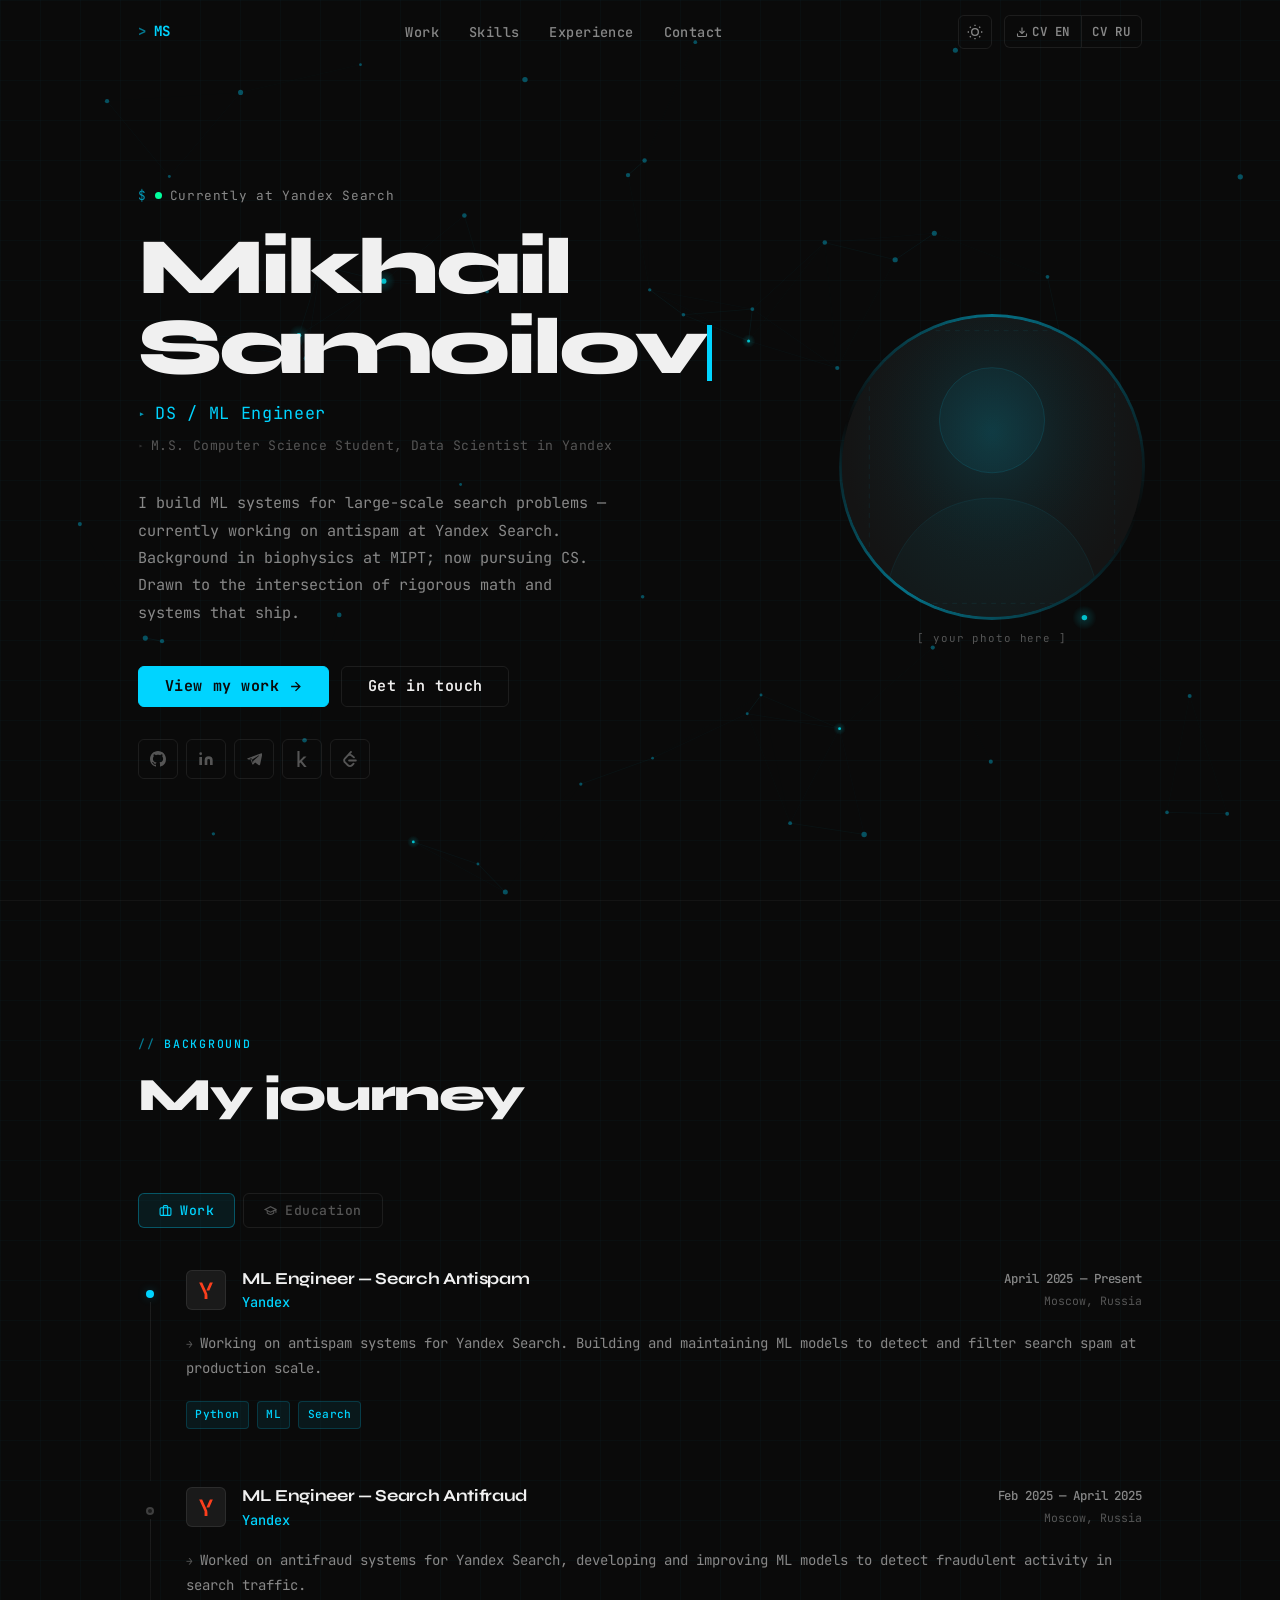
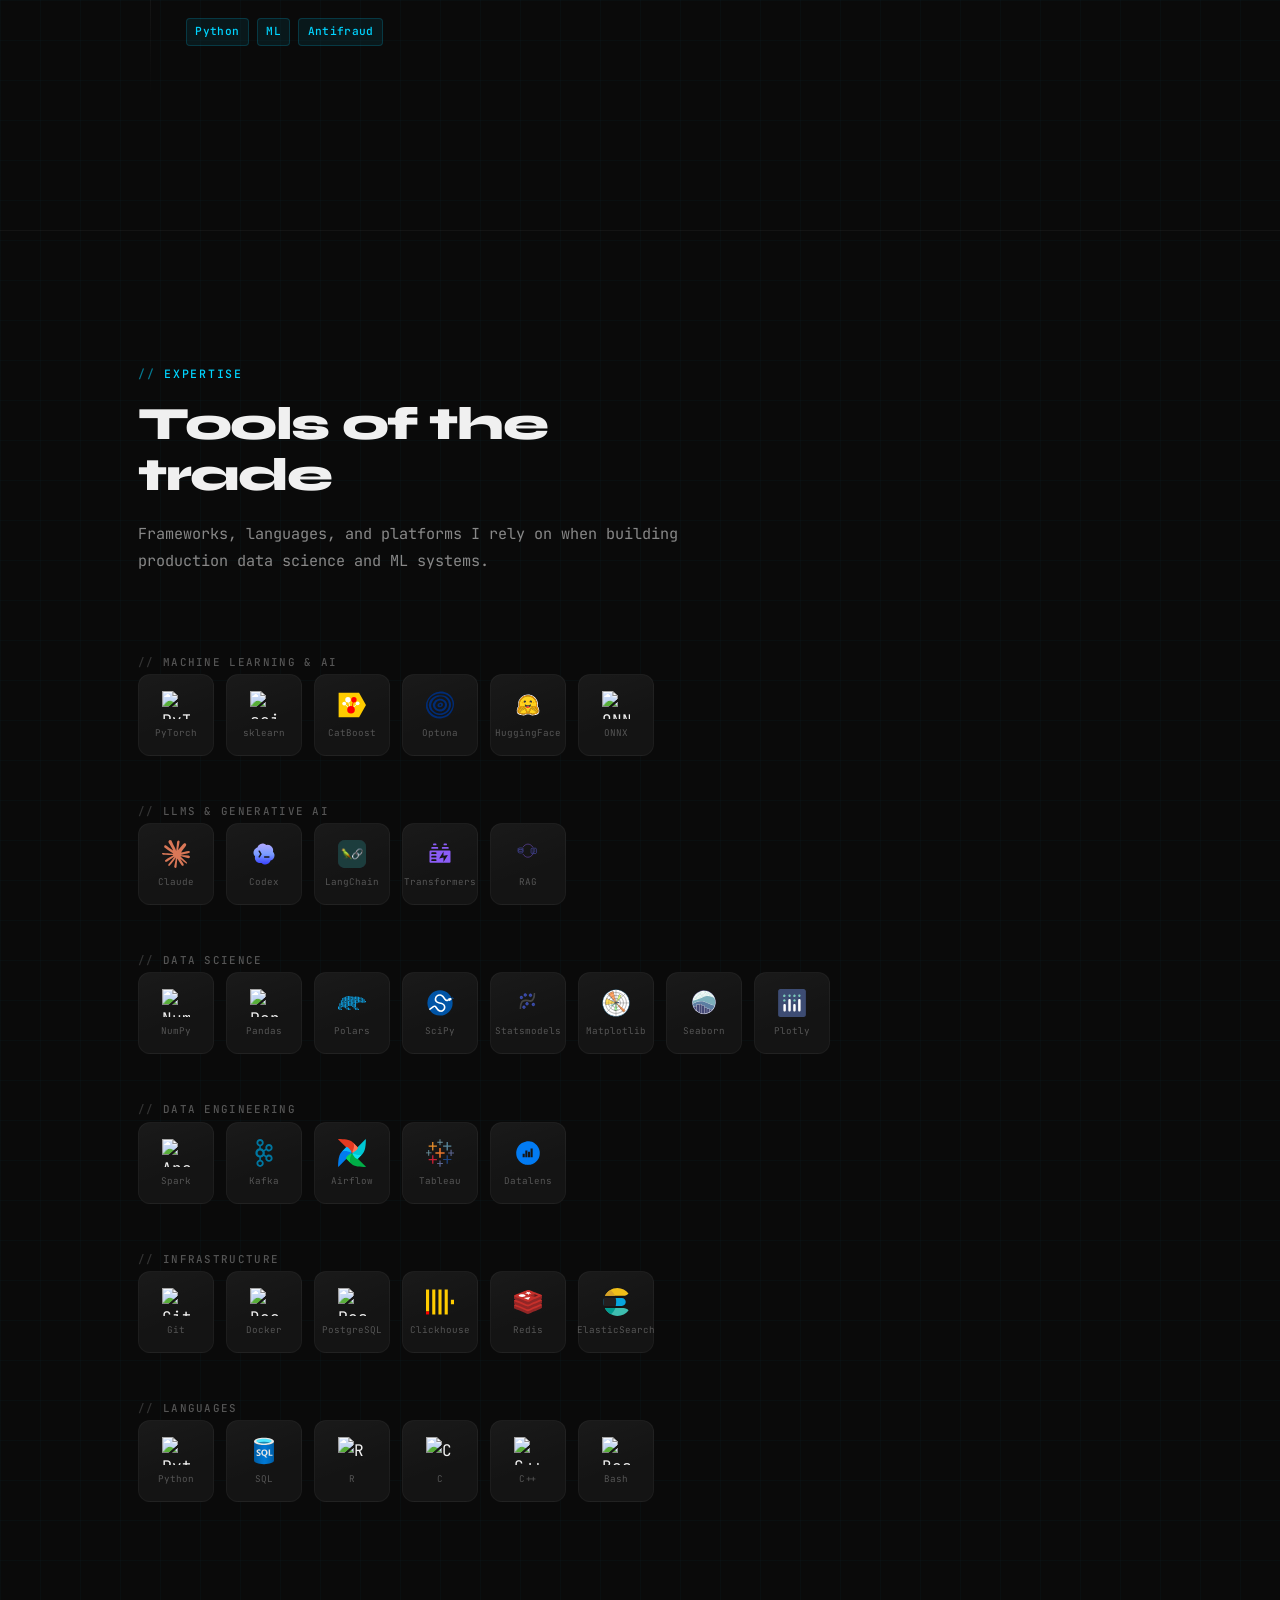
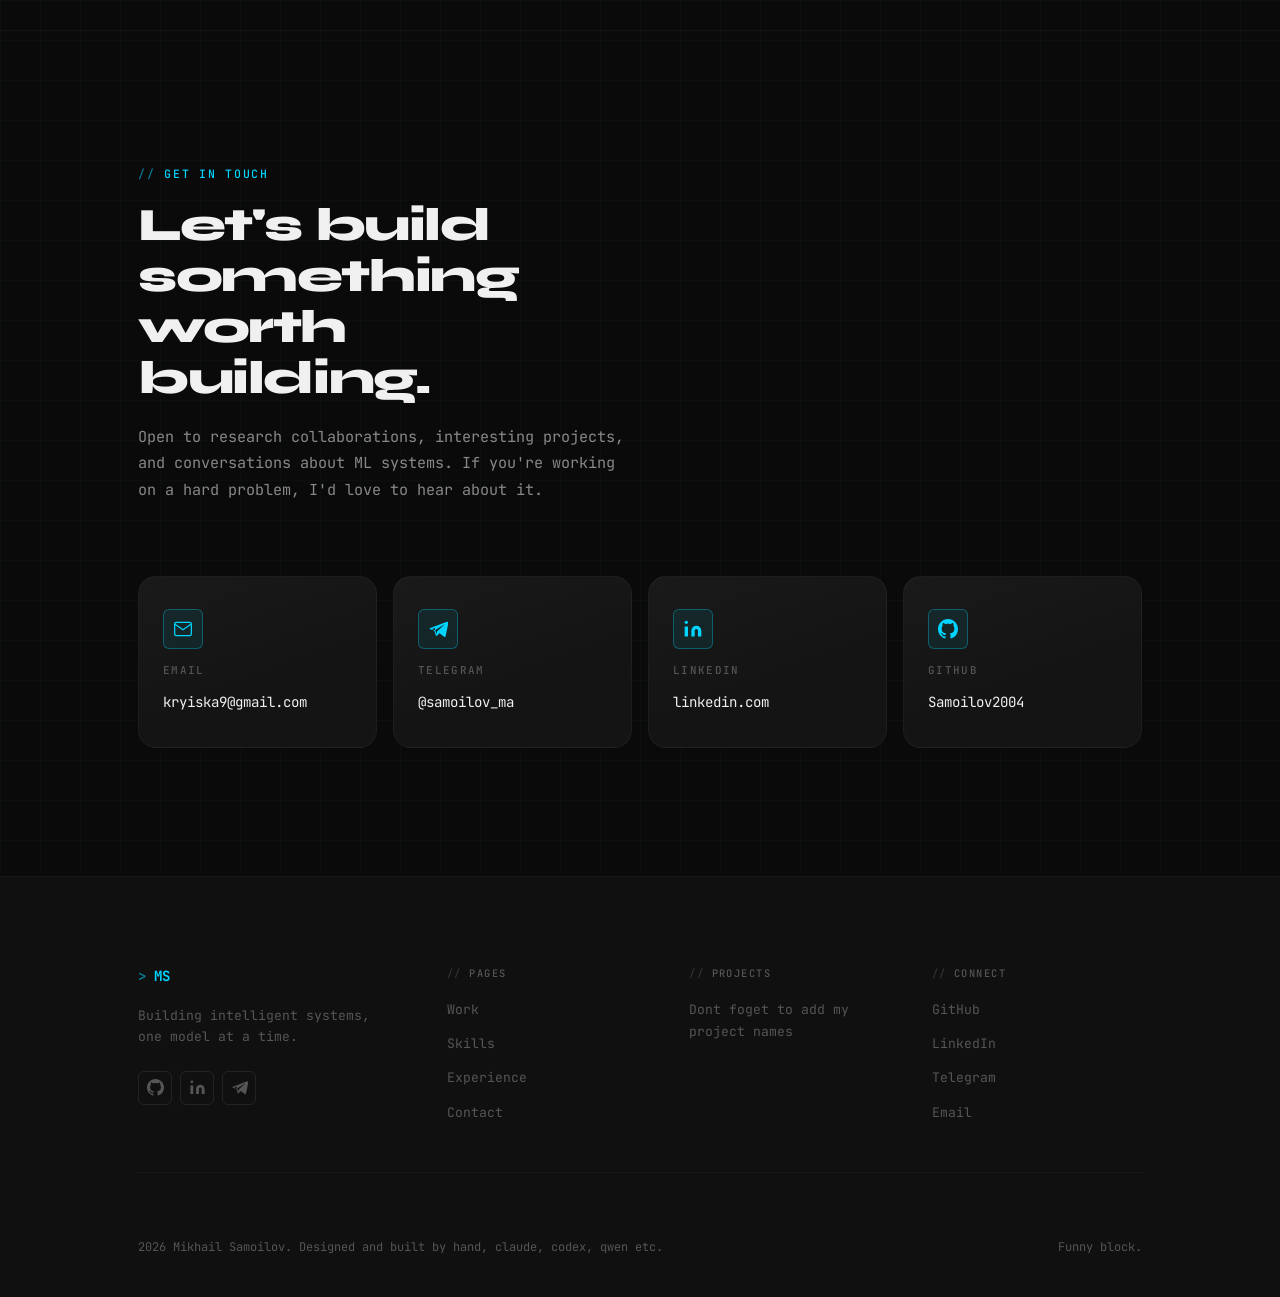
==== commit a06f1e18: "add LinkedIn profile" ====
--- a/index.html
+++ b/index.html
@@ -148,7 +148,7 @@
               <a href="https://github.com/Samoilov2004" class="hero-link" aria-label="GitHub" target="_blank" rel="noopener noreferrer">
                 <svg width="16" height="16" viewBox="0 0 24 24" fill="currentColor" aria-hidden="true"><path d="M12 0C5.37 0 0 5.37 0 12c0 5.31 3.435 9.795 8.205 11.385.6.105.825-.255.825-.57 0-.285-.015-1.23-.015-2.235-3.015.555-3.795-.735-4.035-1.41-.135-.345-.72-1.41-1.23-1.695-.42-.225-1.02-.78-.015-.795.945-.015 1.62.87 1.845 1.23 1.08 1.815 2.805 1.305 3.495.99.105-.78.42-1.305.765-1.605-2.67-.3-5.46-1.335-5.46-5.925 0-1.305.465-2.385 1.23-3.225-.12-.3-.54-1.53.12-3.18 0 0 1.005-.315 3.3 1.23.96-.27 1.98-.405 3-.405s2.04.135 3 .405c2.295-1.56 3.3-1.23 3.3-1.23.66 1.65.24 2.88.12 3.18.765.84 1.23 1.905 1.23 3.225 0 4.605-2.805 5.625-5.475 5.925.435.375.81 1.095.81 2.22 0 1.605-.015 2.895-.015 3.3 0 .315.225.69.825.57A12.02 12.02 0 0 0 24 12c0-6.63-5.37-12-12-12z"/></svg>
               </a>
-              <a href="https://linkedin.com" class="hero-link" aria-label="LinkedIn" target="_blank" rel="noopener noreferrer">
+              <a href="https://www.linkedin.com/in/samoilov-mikhail-a10559425" class="hero-link" aria-label="LinkedIn" target="_blank" rel="noopener noreferrer">
                 <svg width="16" height="16" viewBox="0 0 24 24" fill="currentColor" aria-hidden="true"><path d="M16 8a6 6 0 0 1 6 6v7h-4v-7a2 2 0 0 0-2-2 2 2 0 0 0-2 2v7h-4v-7a6 6 0 0 1 6-6zM2 9h4v12H2z"/><circle cx="4" cy="4" r="2"/></svg>
               </a>
               <a href="https://t.me/samoilov_ma" class="hero-link" aria-label="Telegram" target="_blank" rel="noopener noreferrer">
@@ -699,7 +699,7 @@
             <span class="contact-card-value">@samoilov_ma</span>
           </a>
 
-          <a href="https://linkedin.com" class="contact-card-new" target="_blank" rel="noopener noreferrer">
+          <a href="https://www.linkedin.com/in/samoilov-mikhail-a10559425" class="contact-card-new" target="_blank" rel="noopener noreferrer">
             <div class="contact-card-icon" aria-hidden="true">
               <svg width="20" height="20" viewBox="0 0 24 24" fill="currentColor"><path d="M16 8a6 6 0 0 1 6 6v7h-4v-7a2 2 0 0 0-2-2 2 2 0 0 0-2 2v7h-4v-7a6 6 0 0 1 6-6zM2 9h4v12H2z"/><circle cx="4" cy="4" r="2"/></svg>
             </div>
@@ -736,7 +736,7 @@
             <a href="https://github.com/Samoilov2004" class="footer-social-link" aria-label="GitHub profile" target="_blank" rel="noopener noreferrer" role="listitem">
               <svg width="17" height="17" viewBox="0 0 24 24" fill="currentColor" aria-hidden="true"><path d="M12 0C5.37 0 0 5.37 0 12c0 5.31 3.435 9.795 8.205 11.385.6.105.825-.255.825-.57 0-.285-.015-1.23-.015-2.235-3.015.555-3.795-.735-4.035-1.41-.135-.345-.72-1.41-1.23-1.695-.42-.225-1.02-.78-.015-.795.945-.015 1.62.87 1.845 1.23 1.08 1.815 2.805 1.305 3.495.99.105-.78.42-1.305.765-1.605-2.67-.3-5.46-1.335-5.46-5.925 0-1.305.465-2.385 1.23-3.225-.12-.3-.54-1.53.12-3.18 0 0 1.005-.315 3.3 1.23.96-.27 1.98-.405 3-.405s2.04.135 3 .405c2.295-1.56 3.3-1.23 3.3-1.23.66 1.65.24 2.88.12 3.18.765.84 1.23 1.905 1.23 3.225 0 4.605-2.805 5.625-5.475 5.925.435.375.81 1.095.81 2.22 0 1.605-.015 2.895-.015 3.3 0 .315.225.69.825.57A12.02 12.02 0 0 0 24 12c0-6.63-5.37-12-12-12z"/></svg>
             </a>
-            <a href="https://linkedin.com" class="footer-social-link" aria-label="LinkedIn profile" target="_blank" rel="noopener noreferrer" role="listitem">
+            <a href="https://www.linkedin.com/in/samoilov-mikhail-a10559425" class="footer-social-link" aria-label="LinkedIn profile" target="_blank" rel="noopener noreferrer" role="listitem">
               <svg width="17" height="17" viewBox="0 0 24 24" fill="currentColor" aria-hidden="true"><path d="M16 8a6 6 0 0 1 6 6v7h-4v-7a2 2 0 0 0-2-2 2 2 0 0 0-2 2v7h-4v-7a6 6 0 0 1 6-6zM2 9h4v12H2z"/><circle cx="4" cy="4" r="2"/></svg>
             </a>
             <a href="https://t.me/samoilov_ma" class="footer-social-link" aria-label="Telegram profile" target="_blank" rel="noopener noreferrer" role="listitem">
@@ -762,7 +762,7 @@
           <div class="footer-nav-col">
             <span class="footer-nav-heading">Connect</span>
             <a href="https://github.com/Samoilov2004" class="footer-nav-link" target="_blank" rel="noopener noreferrer">GitHub</a>
-            <a href="https://linkedin.com" class="footer-nav-link" target="_blank" rel="noopener noreferrer">LinkedIn</a>
+            <a href="https://www.linkedin.com/in/samoilov-mikhail-a10559425" class="footer-nav-link" target="_blank" rel="noopener noreferrer">LinkedIn</a>
             <a href="https://t.me/samoilov_ma" class="footer-nav-link" target="_blank" rel="noopener noreferrer">Telegram</a>
             <a href="mailto:kryiska9@gmail.com" class="footer-nav-link">Email</a>
           </div>
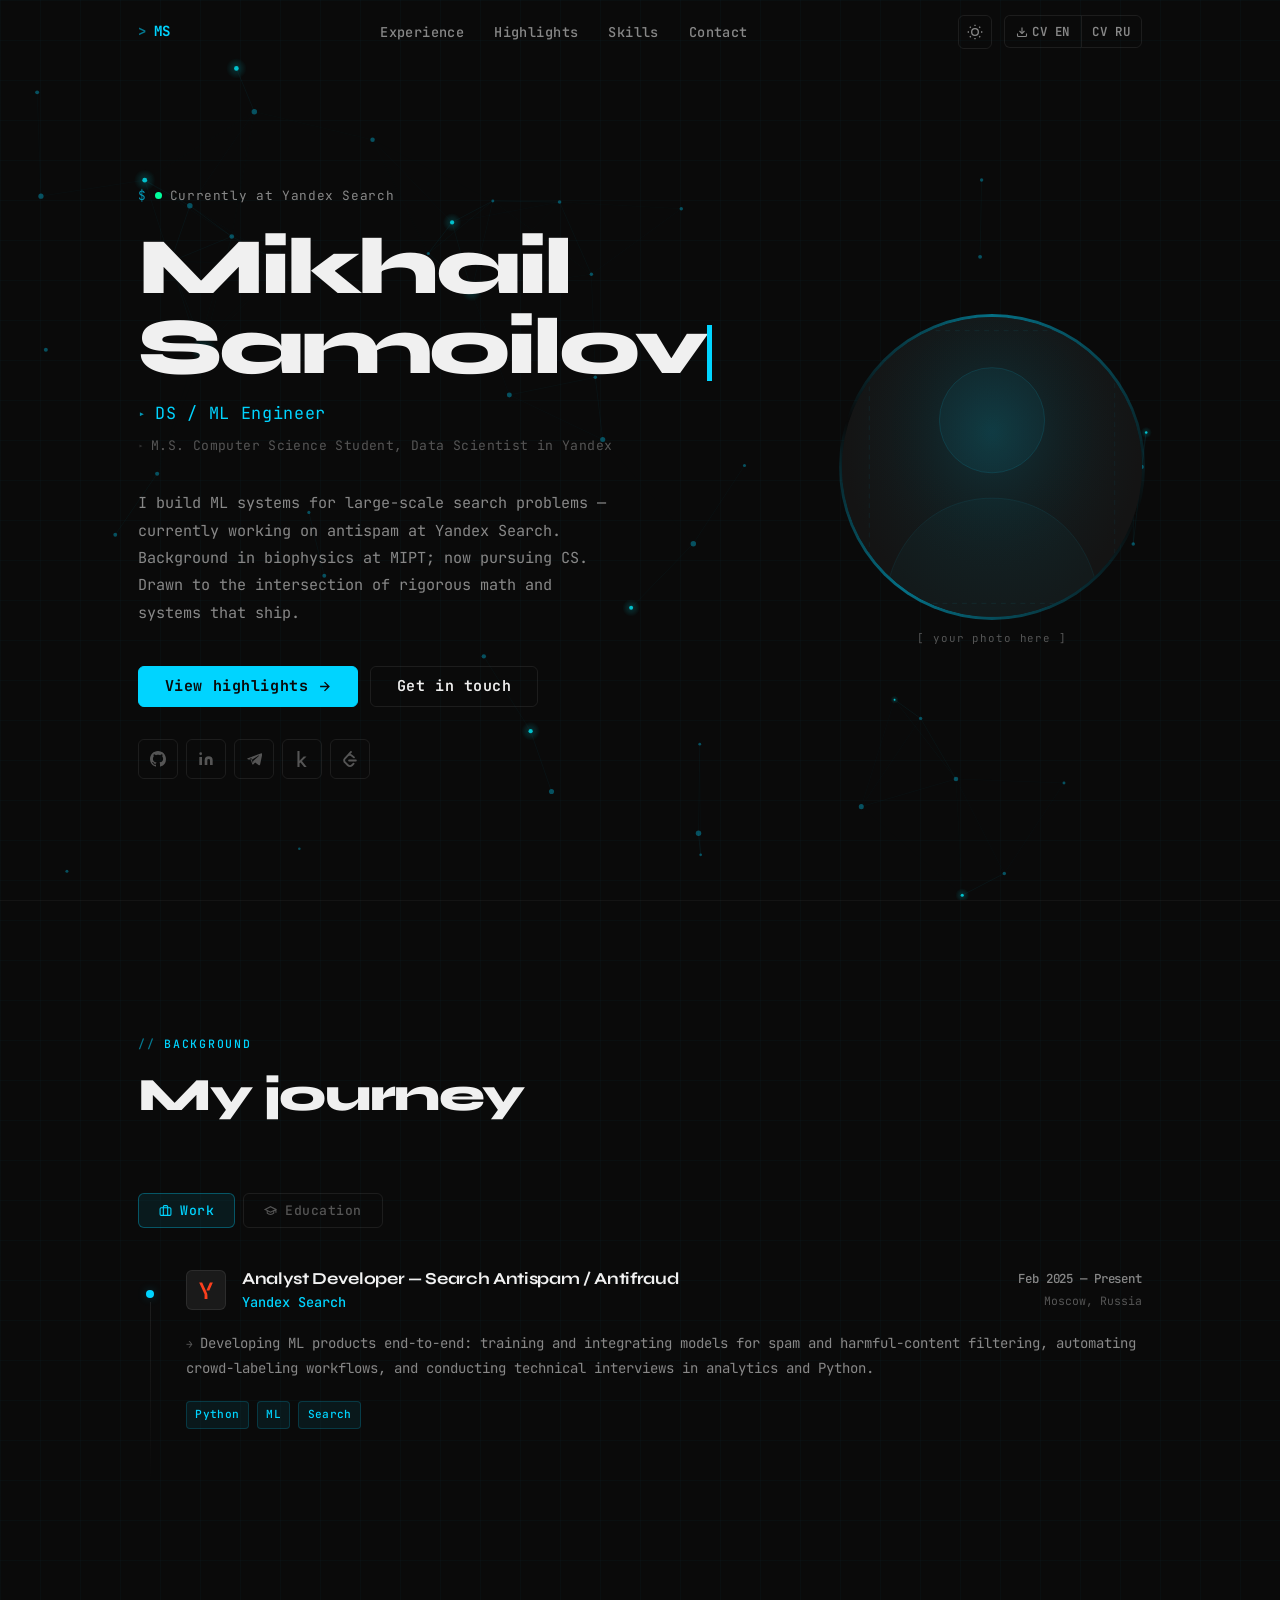
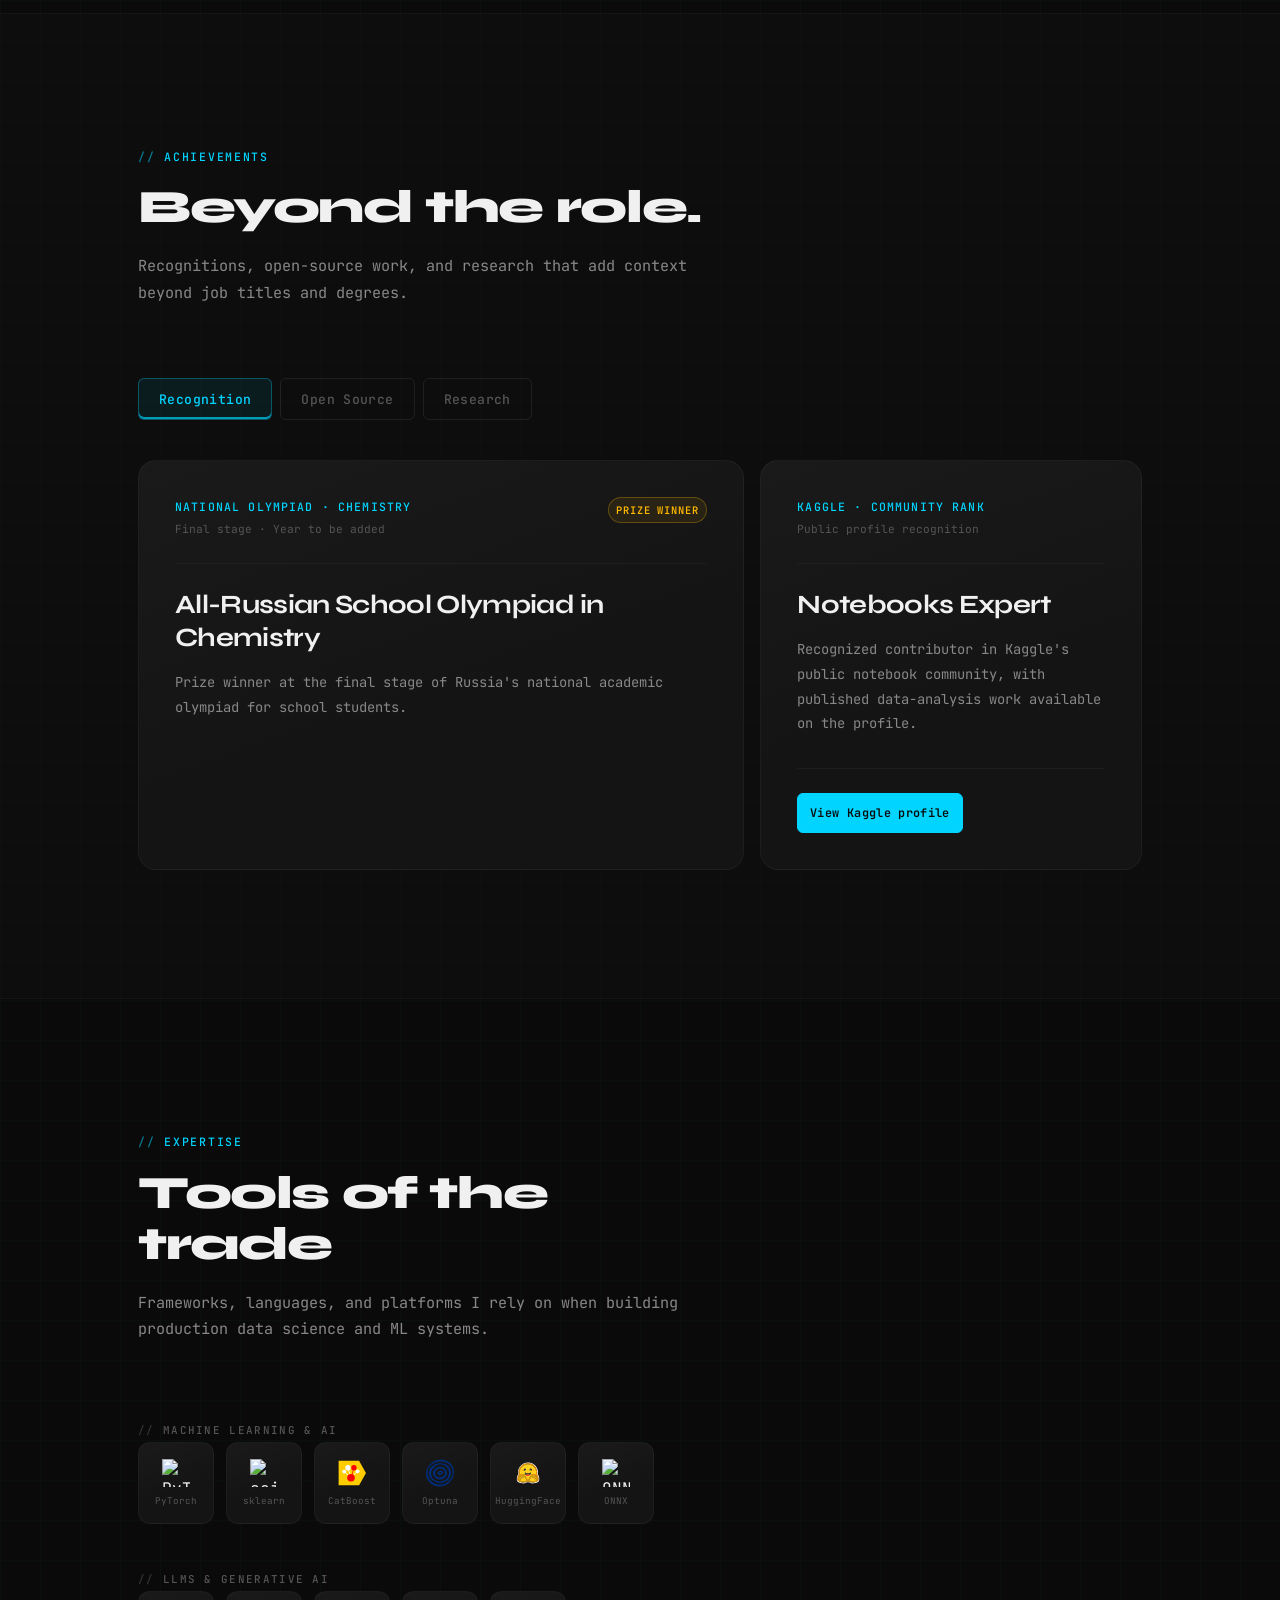
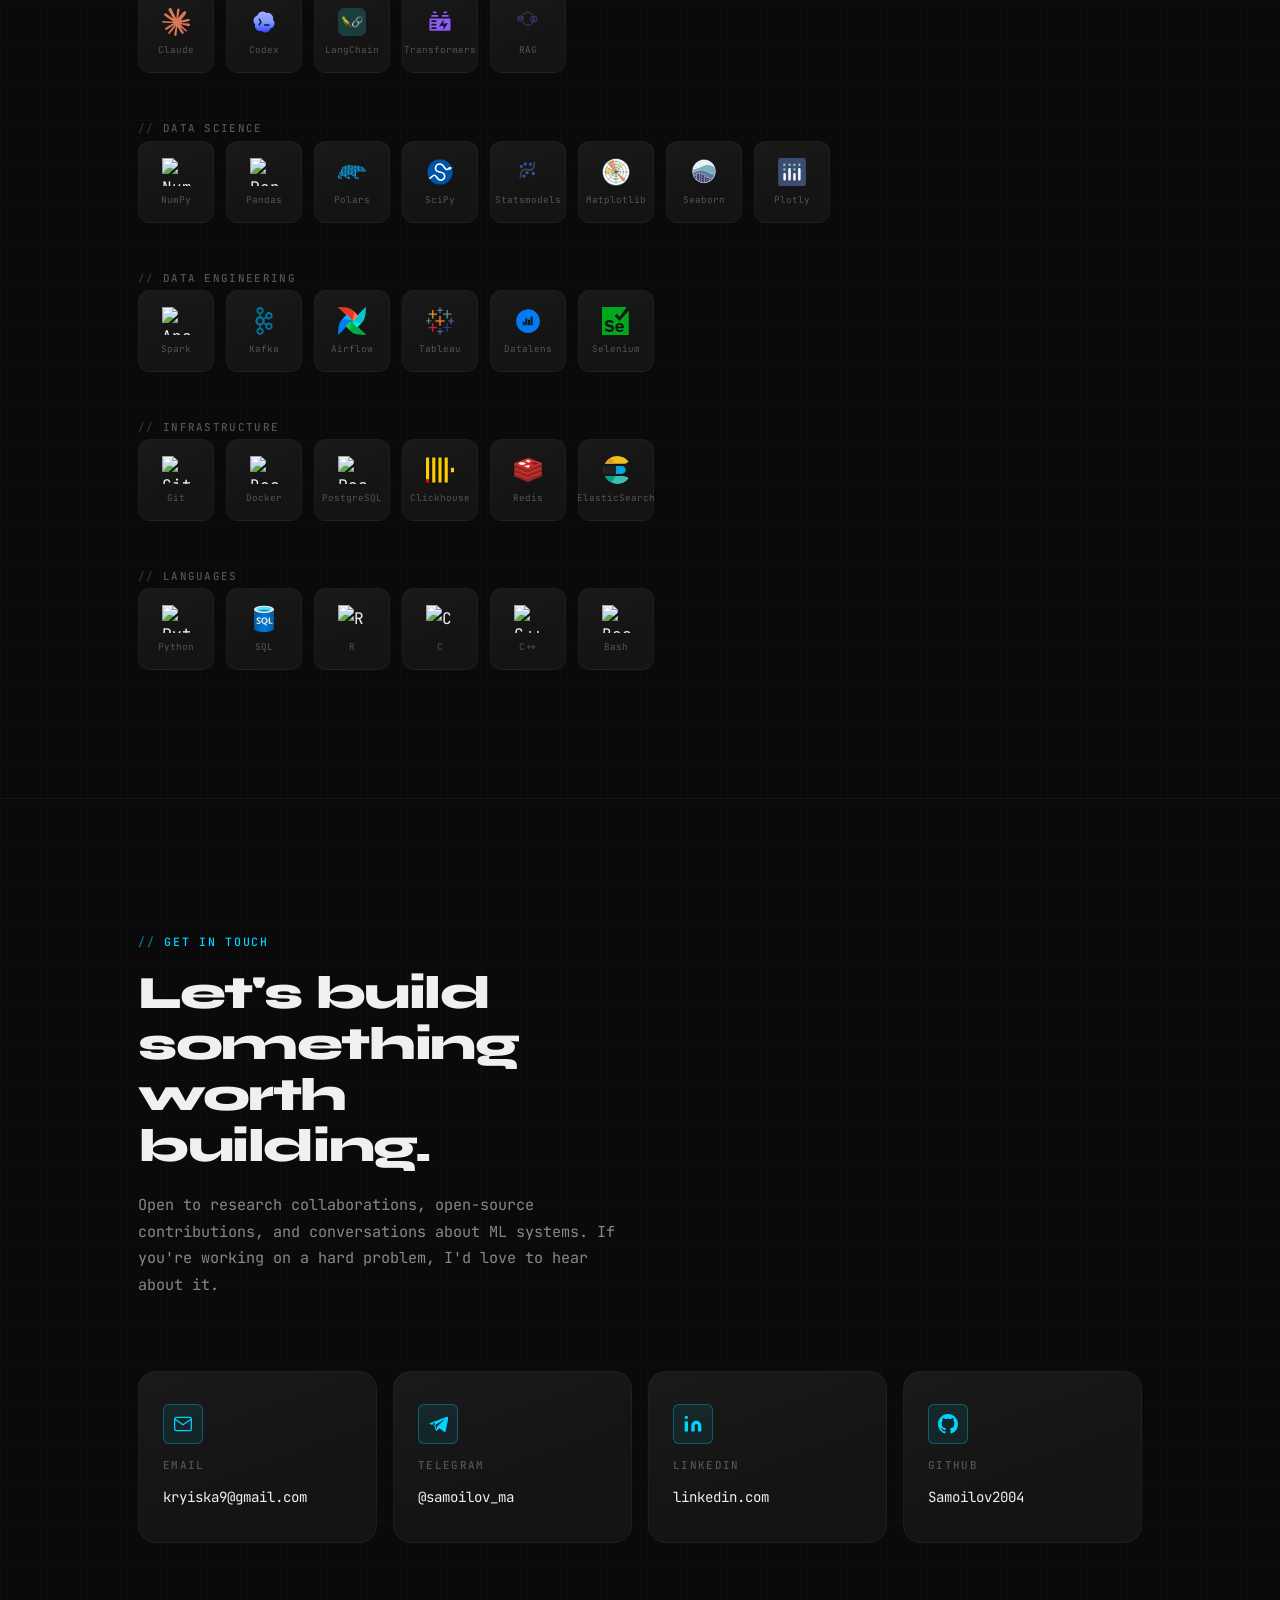
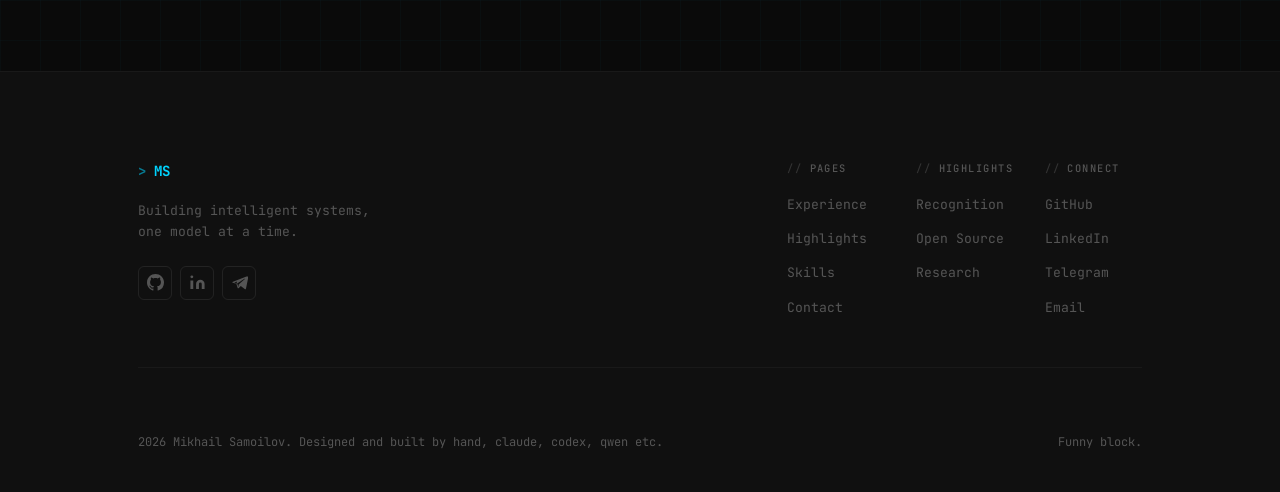
==== commit bd6abae7: "cv" ====
--- a/index.html
+++ b/index.html
@@ -46,9 +46,9 @@
 
       <nav aria-label="Primary navigation">
         <ul class="nav-links" role="list">
-          <li><a href="#projects" class="nav-link" data-section="projects">Work</a></li>
+          <li><a href="#experience" class="nav-link" data-section="experience">Experience</a></li>
+          <li><a href="#highlights" class="nav-link" data-section="highlights">Highlights</a></li>
           <li><a href="#skills" class="nav-link" data-section="skills">Skills</a></li>
-          <li><a href="#experience" class="nav-link" data-section="experience">Experience</a></li>
           <li><a href="#contact" class="nav-link" data-section="contact">Contact</a></li>
         </ul>
       </nav>
@@ -65,7 +65,7 @@
         </button>
 
         <div class="resume-group" role="group" aria-label="Download resume">
-          <a href="#" class="btn-resume" aria-label="Download English resume">
+          <a href="latex_cv/Mikhail_Samoilov_CV_EN.pdf" class="btn-resume" aria-label="Download English resume" download>
             <svg width="12" height="12" viewBox="0 0 24 24" fill="none" stroke="currentColor" stroke-width="2.2" aria-hidden="true">
               <path d="M21 15v4a2 2 0 0 1-2 2H5a2 2 0 0 1-2-2v-4"/>
               <polyline points="7 10 12 15 17 10"/>
@@ -73,7 +73,7 @@
             </svg>
             CV EN
           </a>
-          <a href="#" class="btn-resume" aria-label="Download Russian resume">CV RU</a>
+          <a href="latex_cv/Mikhail_Samoilov_CV_RU.pdf" class="btn-resume" aria-label="Download Russian resume" download>CV RU</a>
         </div>
 
         <button class="nav-hamburger" id="navToggle" aria-label="Open navigation menu" aria-expanded="false" aria-controls="navMobile">
@@ -92,15 +92,15 @@
     </button>
     <nav aria-label="Mobile navigation">
       <ul class="nav-mobile-links" role="list">
-        <li><a href="#projects" class="nav-mobile-link">Work</a></li>
+        <li><a href="#experience" class="nav-mobile-link">Experience</a></li>
+        <li><a href="#highlights" class="nav-mobile-link">Highlights</a></li>
         <li><a href="#skills" class="nav-mobile-link">Skills</a></li>
-        <li><a href="#experience" class="nav-mobile-link">Experience</a></li>
         <li><a href="#contact" class="nav-mobile-link">Contact</a></li>
       </ul>
     </nav>
     <div class="resume-group" role="group" aria-label="Download resume" style="width:100%;justify-content:center">
-      <a href="#" class="btn-resume" aria-label="Download English resume" style="flex:1;justify-content:center">CV EN</a>
-      <a href="#" class="btn-resume" aria-label="Download Russian resume" style="flex:1;justify-content:center">CV RU</a>
+      <a href="latex_cv/Mikhail_Samoilov_CV_EN.pdf" class="btn-resume" aria-label="Download English resume" style="flex:1;justify-content:center" download>CV EN</a>
+      <a href="latex_cv/Mikhail_Samoilov_CV_RU.pdf" class="btn-resume" aria-label="Download Russian resume" style="flex:1;justify-content:center" download>CV RU</a>
     </div>
   </div>
   <div class="nav-mobile-backdrop" id="navBackdrop" aria-hidden="true"></div>
@@ -135,8 +135,8 @@
             </p>
 
             <div class="hero-cta reveal reveal-d4">
-              <a href="#projects" class="btn btn-primary btn-lg">
-                View my work
+              <a href="#highlights" class="btn btn-primary btn-lg">
+                View highlights
                 <svg width="15" height="15" viewBox="0 0 24 24" fill="none" stroke="currentColor" stroke-width="2.2" aria-hidden="true">
                   <path d="M5 12h14M12 5l7 7-7 7"/>
                 </svg>
@@ -219,7 +219,7 @@
           <div class="timeline-item reveal" role="listitem">
             <div class="timeline-marker" aria-hidden="true">
               <div class="timeline-dot timeline-dot--active"></div>
-              <div class="timeline-line"></div>
+              <div class="timeline-line timeline-line--last"></div>
             </div>
             <div class="timeline-content">
               <div class="timeline-head">
@@ -228,54 +228,22 @@
                     <img src="assets/logos/yandex.svg" alt="">
                   </div>
                   <div>
-                    <h3 class="timeline-role">ML Engineer — Search Antispam</h3>
-                    <span class="timeline-company">Yandex</span>
+                    <h3 class="timeline-role">Analyst Developer — Search Antispam / Antifraud</h3>
+                    <span class="timeline-company">Yandex Search</span>
                   </div>
                 </div>
                 <div class="timeline-meta">
-                  <span class="timeline-period">April 2025 — Present</span>
+                  <span class="timeline-period">Feb 2025 — Present</span>
                   <span class="timeline-location">Moscow, Russia</span>
                 </div>
               </div>
               <p class="timeline-desc">
-                Working on antispam systems for Yandex Search. Building and maintaining ML models to detect and filter search spam at production scale.
+                Developing ML products end-to-end: training and integrating models for spam and harmful-content filtering, automating crowd-labeling workflows, and conducting technical interviews in analytics and Python.
               </p>
               <div class="tech-stack">
                 <span class="tech-badge">Python</span>
                 <span class="tech-badge">ML</span>
                 <span class="tech-badge">Search</span>
-              </div>
-            </div>
-          </div>
-
-          <div class="timeline-item reveal reveal-d1" role="listitem">
-            <div class="timeline-marker" aria-hidden="true">
-              <div class="timeline-dot"></div>
-              <div class="timeline-line timeline-line--last"></div>
-            </div>
-            <div class="timeline-content">
-              <div class="timeline-head">
-                <div class="timeline-head-left">
-                  <div class="timeline-logo" aria-hidden="true">
-                    <img src="assets/logos/yandex.svg" alt="">
-                  </div>
-                  <div>
-                    <h3 class="timeline-role">ML Engineer — Search Antifraud</h3>
-                    <span class="timeline-company">Yandex</span>
-                  </div>
-                </div>
-                <div class="timeline-meta">
-                  <span class="timeline-period">Feb 2025 — April 2025</span>
-                  <span class="timeline-location">Moscow, Russia</span>
-                </div>
-              </div>
-              <p class="timeline-desc">
-                Worked on antifraud systems for Yandex Search, developing and improving ML models to detect fraudulent activity in search traffic.
-              </p>
-              <div class="tech-stack">
-                <span class="tech-badge">Python</span>
-                <span class="tech-badge">ML</span>
-                <span class="tech-badge">Antifraud</span>
               </div>
             </div>
           </div>
@@ -420,8 +388,167 @@
       </div>
     </section>
 
-    <!-- ───────── 3. PROJECTS ───────── -->
-    
+    <!-- ───────── 3. SELECTED HIGHLIGHTS ───────── -->
+    <section class="section highlights-section" id="highlights" aria-labelledby="highlights-heading">
+      <div class="container">
+        <div class="section-header reveal">
+          <span class="section-tag">Achievements</span>
+          <h2 class="section-heading" id="highlights-heading">Beyond the role.</h2>
+          <p class="section-sub">Recognitions, open-source work, and research that add context beyond job titles and degrees.</p>
+        </div>
+
+        <div class="highlights-tabs reveal" role="tablist" aria-label="Achievement categories">
+          <button class="highlights-tab highlights-tab--active" type="button" role="tab" id="highlights-tab-recognition" aria-selected="true" aria-controls="highlights-panel-recognition" data-highlight-tab="recognition" tabindex="0">
+            Recognition
+          </button>
+          <button class="highlights-tab" type="button" role="tab" id="highlights-tab-open-source" aria-selected="false" aria-controls="highlights-panel-open-source" data-highlight-tab="open-source" tabindex="-1">
+            Open Source
+          </button>
+          <button class="highlights-tab" type="button" role="tab" id="highlights-tab-research" aria-selected="false" aria-controls="highlights-panel-research" data-highlight-tab="research" tabindex="-1">
+            Research
+          </button>
+        </div>
+
+        <div class="highlights-panels reveal">
+          <div class="highlights-panel" id="highlights-panel-recognition" role="tabpanel" aria-labelledby="highlights-tab-recognition" tabindex="0">
+            <div class="recognition-grid">
+              <article class="highlight-card highlight-card--olympiad">
+                <div class="highlight-card-topline">
+                  <div>
+                    <span class="highlight-eyebrow">National Olympiad · Chemistry</span>
+                    <span class="highlight-repo">Final stage · Year to be added</span>
+                  </div>
+                  <span class="highlight-status highlight-status--award">Prize winner</span>
+                </div>
+                <div class="highlight-card-body">
+                  <h3 class="highlight-title">All-Russian School Olympiad in Chemistry</h3>
+                  <p class="highlight-description">
+                    Prize winner at the final stage of Russia's national academic olympiad for school students.
+                  </p>
+                </div>
+              </article>
+
+              <article class="highlight-card highlight-card--kaggle">
+                <div class="highlight-card-topline">
+                  <div>
+                    <span class="highlight-eyebrow">Kaggle · Community Rank</span>
+                    <span class="highlight-repo">Public profile recognition</span>
+                  </div>
+                </div>
+                <div class="highlight-card-body">
+                  <h3 class="highlight-title">Notebooks Expert</h3>
+                  <p class="highlight-description">
+                    Recognized contributor in Kaggle's public notebook community, with published data-analysis work available on the profile.
+                  </p>
+                </div>
+                <div class="highlight-actions">
+                  <a class="highlight-link highlight-link--primary" href="https://www.kaggle.com/samoilovmikhail" target="_blank" rel="noopener noreferrer">View Kaggle profile</a>
+                </div>
+              </article>
+            </div>
+          </div>
+
+          <div class="highlights-panel" id="highlights-panel-open-source" role="tabpanel" aria-labelledby="highlights-tab-open-source" tabindex="0" hidden>
+            <article class="contribution-board">
+              <div class="highlight-card-topline">
+                <div class="highlight-source">
+                  <div class="highlight-logo" aria-hidden="true">
+                    <img src="assets/badges/polars.svg" alt="">
+                  </div>
+                  <div>
+                    <span class="highlight-eyebrow">Upstream contributions</span>
+                    <span class="highlight-repo">Merged work and contribution queue</span>
+                  </div>
+                </div>
+                <span class="contribution-count">Growing contribution log</span>
+              </div>
+
+              <div class="contribution-list">
+                <div class="contribution-row">
+                  <div class="contribution-row-main">
+                    <div class="contribution-row-meta">pola-rs/polars · merged contribution</div>
+                    <h3 class="contribution-row-title">Serialize LazyFrames backed by bytes</h3>
+                    <p class="contribution-row-description">Rust-core serialization fix with Python regression coverage for serialization and pickle round-trips.</p>
+                  </div>
+                  <div class="contribution-row-side">
+                    <span class="highlight-status highlight-status--merged">Merged</span>
+                    <div class="contribution-row-links">
+                      <a href="https://github.com/pola-rs/polars/pull/28568" target="_blank" rel="noopener noreferrer">View contribution</a>
+                      <a href="https://github.com/pola-rs/polars/issues/21847" target="_blank" rel="noopener noreferrer">Related issue</a>
+                    </div>
+                  </div>
+                </div>
+
+                <div class="contribution-row contribution-row--planned">
+                  <div class="contribution-row-main">
+                    <div class="contribution-row-meta">pola-rs/polars · next contribution</div>
+                    <h3 class="contribution-row-title">Next Polars contribution</h3>
+                    <p class="contribution-row-description">Issue, scope, and pull request link will be added when the contribution is opened.</p>
+                  </div>
+                  <span class="highlight-status highlight-status--pending">Planned</span>
+                </div>
+
+                <div class="contribution-row contribution-row--planned">
+                  <div class="contribution-row-main">
+                    <div class="contribution-row-meta">new upstream repository · contribution slot</div>
+                    <h3 class="contribution-row-title">Upcoming open-source contribution</h3>
+                    <p class="contribution-row-description">Repository, issue, and pull request will appear here.</p>
+                  </div>
+                  <span class="highlight-status highlight-status--pending">Planned</span>
+                </div>
+
+                <div class="contribution-row contribution-row--planned">
+                  <div class="contribution-row-main">
+                    <div class="contribution-row-meta">new upstream repository · contribution slot</div>
+                    <h3 class="contribution-row-title">Upcoming open-source contribution</h3>
+                    <p class="contribution-row-description">Repository, issue, and pull request will appear here.</p>
+                  </div>
+                  <span class="highlight-status highlight-status--pending">Planned</span>
+                </div>
+              </div>
+            </article>
+          </div>
+
+          <div class="highlights-panel" id="highlights-panel-research" role="tabpanel" aria-labelledby="highlights-tab-research" tabindex="0" hidden>
+            <article class="research-record">
+              <div class="research-record-intro">
+                <span class="highlight-eyebrow">Research notes &amp; publications</span>
+                <p>Selected work presented as supporting evidence, without turning the portfolio into a publication catalogue.</p>
+              </div>
+
+              <div class="research-list">
+                <section class="research-item" aria-labelledby="research-ugolki-title">
+                  <div class="research-item-copy">
+                    <div class="research-item-meta">Conference thesis · Awaiting publication · 2026</div>
+                    <h3 class="research-item-title" id="research-ugolki-title">How PER prioritization α affects a self-play DQN agent in Ugolki</h3>
+                    <p class="research-item-description">An ablation study of Prioritized Experience Replay in a reinforcement-learning agent trained through self-play.</p>
+                  </div>
+                  <a class="research-item-link" href="https://github.com/Samoilov2004/UgolkiEngine/blob/main/report/%D0%A1%D0%B0%D0%BC%D0%BE%D0%B9%D0%BB%D0%BE%D0%B2_%D1%82%D0%B5%D0%B7%D0%B8%D1%81%D1%8B.pdf" target="_blank" rel="noopener noreferrer">Read draft thesis</a>
+                </section>
+
+                <section class="research-item" aria-labelledby="research-oceanology-title">
+                  <div class="research-item-copy">
+                    <div class="research-item-meta">Oceanology · Publication series</div>
+                    <h3 class="research-item-title" id="research-oceanology-title">Data preparation for oceanological research</h3>
+                    <p class="research-item-description">Contributed data cleaning, preprocessing, quality control, and preparation of observational datasets for analysis.</p>
+                    <div class="publication-links" aria-label="Oceanology publications on eLibrary">
+                      <a href="https://elibrary.ru/item.asp?id=70654130" target="_blank" rel="noopener noreferrer">eLibrary 70654130</a>
+                      <a href="https://elibrary.ru/item.asp?id=70654145" target="_blank" rel="noopener noreferrer">eLibrary 70654145</a>
+                      <a href="https://elibrary.ru/item.asp?id=71256561" target="_blank" rel="noopener noreferrer">eLibrary 71256561</a>
+                      <a href="https://elibrary.ru/item.asp?id=54886825" target="_blank" rel="noopener noreferrer">eLibrary 54886825</a>
+                      <a href="https://elibrary.ru/item.asp?id=54886862" target="_blank" rel="noopener noreferrer">eLibrary 54886862</a>
+                      <a href="https://elibrary.ru/item.asp?id=54977545" target="_blank" rel="noopener noreferrer">eLibrary 54977545</a>
+                      <a href="https://elibrary.ru/item.asp?id=54886911" target="_blank" rel="noopener noreferrer">eLibrary 54886911</a>
+                    </div>
+                  </div>
+                </section>
+              </div>
+            </article>
+          </div>
+        </div>
+      </div>
+    </section>
+
     <!-- ───────── 4. SKILLS ───────── -->
     <section class="section skills-section" id="skills" aria-labelledby="skills-heading">
   <div class="container">
@@ -585,6 +712,11 @@
             <span class="skill-name">Datalens</span>
           </div>
 
+          <div class="skill-card" role="listitem" title="Selenium">
+            <img src="assets/badges/selenium.svg" class="skill-icon" alt="Selenium" loading="lazy">
+            <span class="skill-name">Selenium</span>
+          </div>
+
         </div>
       </div>
 
@@ -676,7 +808,7 @@
         <div class="section-header reveal">
           <span class="section-tag">Get in Touch</span>
           <h2 class="section-heading" id="contact-heading">Let's build something<br>worth building.</h2>
-          <p class="section-sub">Open to research collaborations, interesting projects, and conversations about ML systems. If you're working on a hard problem, I'd love to hear about it.</p>
+          <p class="section-sub">Open to research collaborations, open-source contributions, and conversations about ML systems. If you're working on a hard problem, I'd love to hear about it.</p>
         </div>
 
         <div class="contact-grid reveal">
@@ -750,14 +882,16 @@
         <nav class="footer-nav" aria-label="Footer navigation">
           <div class="footer-nav-col">
             <span class="footer-nav-heading">Pages</span>
-            <a href="#projects" class="footer-nav-link">Work</a>
+            <a href="#experience" class="footer-nav-link">Experience</a>
+            <a href="#highlights" class="footer-nav-link">Highlights</a>
             <a href="#skills" class="footer-nav-link">Skills</a>
-            <a href="#experience" class="footer-nav-link">Experience</a>
             <a href="#contact" class="footer-nav-link">Contact</a>
           </div>
           <div class="footer-nav-col">
-            <span class="footer-nav-heading">Projects</span>
-            <a href="#" class="footer-nav-link">Dont foget to add my project names</a>
+            <span class="footer-nav-heading">Highlights</span>
+            <a href="#highlights" class="footer-nav-link" data-highlight-target="recognition">Recognition</a>
+            <a href="#highlights" class="footer-nav-link" data-highlight-target="open-source">Open Source</a>
+            <a href="#highlights" class="footer-nav-link" data-highlight-target="research">Research</a>
           </div>
           <div class="footer-nav-col">
             <span class="footer-nav-heading">Connect</span>
--- a/css/sections.css
+++ b/css/sections.css
@@ -604,6 +604,451 @@
 .exp-panel {}
 .exp-panel--hidden { display: none; }
 
+/* ═══ SELECTED HIGHLIGHTS ══════════════════════════════════ */
+
+.highlights-section {
+  background: color-mix(in srgb, var(--bg-1) 58%, transparent);
+}
+
+.highlights-tabs {
+  display: flex;
+  align-items: center;
+  gap: var(--s-2);
+  margin-bottom: var(--s-8);
+  padding-bottom: var(--s-2);
+  overflow-x: auto;
+  scrollbar-width: none;
+}
+.highlights-tabs::-webkit-scrollbar { display: none; }
+
+.highlights-tab {
+  display: inline-flex;
+  align-items: center;
+  gap: var(--s-2);
+  min-height: 42px;
+  padding: var(--s-2) var(--s-5);
+  border: 1px solid var(--border-2);
+  border-radius: var(--r-sm);
+  background: transparent;
+  color: var(--text-3);
+  font-family: var(--font-mono);
+  font-size: 0.82rem;
+  font-weight: 500;
+  letter-spacing: 0.03em;
+  white-space: nowrap;
+  transition: color var(--t-base), background var(--t-base), border-color var(--t-base), box-shadow var(--t-base);
+}
+.highlights-tab:hover {
+  color: var(--text-1);
+  background: var(--bg-card);
+  border-color: var(--border-3);
+}
+.highlights-tab--active {
+  color: var(--accent);
+  background: var(--accent-dim);
+  border-color: var(--accent-border);
+  box-shadow: inset 0 -2px 0 color-mix(in srgb, var(--accent) 70%, transparent);
+}
+
+.highlights-panel[hidden] { display: none; }
+.highlights-panel:not([hidden]) { animation: fade-in-up 260ms ease both; }
+
+.highlight-card {
+  display: flex;
+  flex-direction: column;
+  min-height: 100%;
+  padding: clamp(1.5rem, 4vw, 2.25rem);
+  background-color: var(--bg-card);
+  background-image: var(--gradient-card);
+  border: 1px solid var(--border-1);
+  border-radius: var(--r-lg);
+  transition: transform var(--t-base), border-color var(--t-base), box-shadow var(--t-base);
+}
+.highlight-card:hover {
+  transform: translateY(-2px);
+  border-color: var(--accent-border);
+  box-shadow: var(--shadow-glow);
+}
+.highlight-card--featured {
+  border-color: color-mix(in srgb, var(--accent-border) 75%, var(--border-1));
+}
+
+.highlight-card-topline {
+  display: flex;
+  align-items: flex-start;
+  justify-content: space-between;
+  gap: var(--s-5);
+  padding-bottom: var(--s-6);
+  margin-bottom: var(--s-6);
+  border-bottom: 1px solid var(--border-1);
+}
+
+.highlight-source {
+  display: flex;
+  align-items: center;
+  gap: var(--s-4);
+}
+
+.highlight-logo {
+  width: 48px;
+  height: 48px;
+  display: flex;
+  align-items: center;
+  justify-content: center;
+  flex-shrink: 0;
+  padding: 9px;
+  border: 1px solid var(--border-2);
+  border-radius: var(--r-md);
+  background: var(--bg-3);
+}
+.highlight-logo img { width: 100%; height: 100%; object-fit: contain; }
+
+.highlight-eyebrow,
+.highlight-repo {
+  display: block;
+  font-family: var(--font-mono);
+}
+.highlight-eyebrow {
+  color: var(--accent);
+  font-size: 0.72rem;
+  font-weight: 500;
+  letter-spacing: 0.1em;
+  text-transform: uppercase;
+}
+.highlight-repo {
+  margin-top: 3px;
+  color: var(--text-3);
+  font-size: 0.7rem;
+}
+
+.highlight-status {
+  display: inline-flex;
+  align-items: center;
+  min-height: 26px;
+  padding: 0.25em 0.75em;
+  border: 1px solid var(--border-2);
+  border-radius: var(--r-full);
+  font-family: var(--font-mono);
+  font-size: 0.65rem;
+  font-weight: 600;
+  letter-spacing: 0.08em;
+  text-transform: uppercase;
+  white-space: nowrap;
+}
+.highlight-status--merged {
+  color: var(--accent-green);
+  border-color: rgba(0, 255, 157, 0.24);
+  background: rgba(0, 255, 157, 0.07);
+}
+.highlight-status--award {
+  color: var(--accent-amber);
+  border-color: rgba(255, 183, 0, 0.28);
+  background: rgba(255, 183, 0, 0.08);
+}
+.highlight-status--pending {
+  color: var(--text-2);
+  background: var(--bg-3);
+}
+
+.highlight-card-body { flex: 1; }
+
+.highlight-pr-number {
+  margin-bottom: var(--s-3);
+  color: var(--text-3);
+  font-family: var(--font-mono);
+  font-size: 0.7rem;
+  letter-spacing: 0.08em;
+  text-transform: uppercase;
+}
+
+.highlight-title {
+  max-width: 760px;
+  margin-bottom: var(--s-4);
+  color: var(--text-1);
+  font-family: var(--font-display);
+  font-size: clamp(1.2rem, 2.8vw, 1.65rem);
+  font-weight: 700;
+  letter-spacing: -0.025em;
+  line-height: 1.25;
+}
+
+.highlight-description {
+  max-width: 780px;
+  color: var(--text-2);
+  font-family: var(--font-mono);
+  font-size: 0.86rem;
+  line-height: 1.8;
+}
+
+.highlight-tags {
+  display: flex;
+  flex-wrap: wrap;
+  gap: var(--s-2);
+  margin-top: var(--s-6);
+}
+.highlight-tag {
+  padding: 0.28em 0.72em;
+  border: 1px solid rgba(0, 212, 255, 0.18);
+  border-radius: 4px;
+  background: rgba(0, 212, 255, 0.07);
+  color: var(--accent);
+  font-family: var(--font-mono);
+  font-size: 0.68rem;
+  font-weight: 500;
+}
+
+.highlight-actions {
+  display: flex;
+  flex-wrap: wrap;
+  gap: var(--s-3);
+  margin-top: var(--s-8);
+  padding-top: var(--s-6);
+  border-top: 1px solid var(--border-1);
+}
+.highlight-link {
+  display: inline-flex;
+  align-items: center;
+  justify-content: center;
+  min-height: 40px;
+  padding: 0.55em 1em;
+  border: 1px solid var(--border-2);
+  border-radius: var(--r-sm);
+  color: var(--text-2);
+  font-family: var(--font-mono);
+  font-size: 0.74rem;
+  font-weight: 600;
+  letter-spacing: 0.03em;
+  transition: color var(--t-base), background var(--t-base), border-color var(--t-base), transform var(--t-fast);
+}
+.highlight-link:hover {
+  color: var(--accent);
+  background: var(--accent-dim);
+  border-color: var(--accent-border);
+  transform: translateY(-1px);
+}
+.highlight-link--primary {
+  color: #0a0a0a;
+  background: var(--accent);
+  border-color: var(--accent);
+}
+.highlight-link--primary:hover { color: var(--accent); background: transparent; }
+
+.contribution-board,
+.research-record {
+  padding: clamp(1.5rem, 4vw, 2.25rem);
+  background-color: var(--bg-card);
+  background-image: var(--gradient-card);
+  border: 1px solid var(--border-1);
+  border-radius: var(--r-lg);
+}
+
+.contribution-board {
+  border-color: color-mix(in srgb, var(--accent-border) 55%, var(--border-1));
+}
+
+.contribution-count {
+  color: var(--text-3);
+  font-family: var(--font-mono);
+  font-size: 0.7rem;
+  letter-spacing: 0.05em;
+  white-space: nowrap;
+}
+
+.contribution-list {
+  display: flex;
+  flex-direction: column;
+  gap: var(--s-3);
+}
+
+.contribution-row {
+  display: grid;
+  grid-template-columns: minmax(0, 1fr) auto;
+  align-items: start;
+  gap: var(--s-7);
+  padding: var(--s-6);
+  border: 1px solid var(--border-1);
+  border-radius: var(--r-md);
+  background: color-mix(in srgb, var(--bg-2) 76%, transparent);
+  transition: border-color var(--t-base), background var(--t-base);
+}
+.contribution-row:hover {
+  border-color: var(--accent-border);
+  background: color-mix(in srgb, var(--bg-3) 76%, transparent);
+}
+.contribution-row--planned {
+  border-style: dashed;
+  background: color-mix(in srgb, var(--bg-2) 42%, transparent);
+}
+.contribution-row--planned .contribution-row-title,
+.contribution-row--planned .contribution-row-description {
+  color: var(--text-3);
+}
+
+.contribution-row-main { min-width: 0; }
+
+.contribution-row-meta,
+.research-item-meta {
+  margin-bottom: var(--s-2);
+  color: var(--accent);
+  font-family: var(--font-mono);
+  font-size: 0.66rem;
+  font-weight: 500;
+  letter-spacing: 0.07em;
+  text-transform: uppercase;
+}
+.contribution-row--planned .contribution-row-meta { color: var(--text-3); }
+
+.contribution-row-title,
+.research-item-title {
+  color: var(--text-1);
+  font-family: var(--font-display);
+  font-weight: 700;
+  letter-spacing: -0.02em;
+  line-height: 1.3;
+}
+.contribution-row-title {
+  margin-bottom: var(--s-2);
+  font-size: 1rem;
+}
+
+.contribution-row-description,
+.research-item-description,
+.research-record-intro p {
+  color: var(--text-2);
+  font-family: var(--font-mono);
+  font-size: 0.78rem;
+  line-height: 1.7;
+}
+
+.contribution-row-side {
+  display: flex;
+  flex-direction: column;
+  align-items: flex-end;
+  gap: var(--s-3);
+}
+.contribution-row-links {
+  display: flex;
+  gap: var(--s-3);
+  font-family: var(--font-mono);
+  font-size: 0.7rem;
+  font-weight: 500;
+}
+.contribution-row-links a,
+.research-item-link,
+.publication-links a {
+  color: var(--text-2);
+  text-decoration: underline;
+  text-decoration-color: var(--border-3);
+  text-underline-offset: 4px;
+  transition: color var(--t-base), text-decoration-color var(--t-base);
+}
+.contribution-row-links a:hover,
+.research-item-link:hover,
+.publication-links a:hover {
+  color: var(--accent);
+  text-decoration-color: var(--accent);
+}
+
+.research-record-intro {
+  display: flex;
+  align-items: baseline;
+  justify-content: space-between;
+  gap: var(--s-8);
+  padding-bottom: var(--s-6);
+  margin-bottom: var(--s-2);
+  border-bottom: 1px solid var(--border-1);
+}
+.research-record-intro p {
+  max-width: 570px;
+  text-align: right;
+}
+
+.research-list { display: flex; flex-direction: column; }
+
+.research-item {
+  display: grid;
+  grid-template-columns: minmax(0, 1fr) auto;
+  align-items: start;
+  gap: var(--s-8);
+  padding: var(--s-7) 0;
+  border-bottom: 1px solid var(--border-1);
+}
+.research-item:last-child {
+  padding-bottom: 0;
+  border-bottom: 0;
+}
+.research-item-copy { min-width: 0; }
+.research-item-title {
+  max-width: 760px;
+  margin-bottom: var(--s-3);
+  font-size: clamp(1rem, 2vw, 1.2rem);
+}
+.research-item-description { max-width: 780px; }
+
+.research-item-link {
+  padding-top: 2px;
+  font-family: var(--font-mono);
+  font-size: 0.72rem;
+  font-weight: 600;
+  white-space: nowrap;
+}
+
+.publication-links {
+  display: flex;
+  flex-wrap: wrap;
+  gap: var(--s-2) var(--s-4);
+  margin-top: var(--s-5);
+}
+.publication-links a {
+  font-family: var(--font-mono);
+  font-size: 0.68rem;
+}
+
+.recognition-grid {
+  display: grid;
+  grid-template-columns: 1.35fr 0.85fr;
+  gap: var(--s-4);
+}
+.highlight-card--olympiad:hover {
+  border-color: rgba(255, 183, 0, 0.35);
+  box-shadow: 0 0 24px rgba(255, 183, 0, 0.1);
+}
+
+@media (max-width: 760px) {
+  .recognition-grid { grid-template-columns: 1fr; }
+  .highlights-tabs { gap: var(--s-1); }
+  .highlights-tab {
+    min-height: 44px;
+    padding-inline: var(--s-3);
+    font-size: 0.72rem;
+  }
+  .highlight-card-topline { flex-direction: column; }
+  .highlight-actions { flex-direction: column; }
+  .highlight-link { width: 100%; min-height: 44px; }
+  .contribution-count { white-space: normal; }
+  .contribution-row,
+  .research-item { grid-template-columns: 1fr; gap: var(--s-4); }
+  .contribution-row-side { align-items: flex-start; }
+  .research-record-intro {
+    align-items: flex-start;
+    flex-direction: column;
+    gap: var(--s-3);
+  }
+  .research-record-intro p { text-align: left; }
+  .research-item-link { min-height: 40px; display: inline-flex; align-items: center; }
+}
+
+@media (max-width: 420px) {
+  .highlights-tabs { gap: 6px; }
+  .highlights-tab {
+    padding-inline: 10px;
+    font-size: 0.66rem;
+  }
+  .contribution-board,
+  .research-record { padding: var(--s-5); }
+  .contribution-row { padding: var(--s-5); }
+}
+
 /* ═══ RESEARCH CARD ═════════════════════════════════════════ */
 
 .research-card {
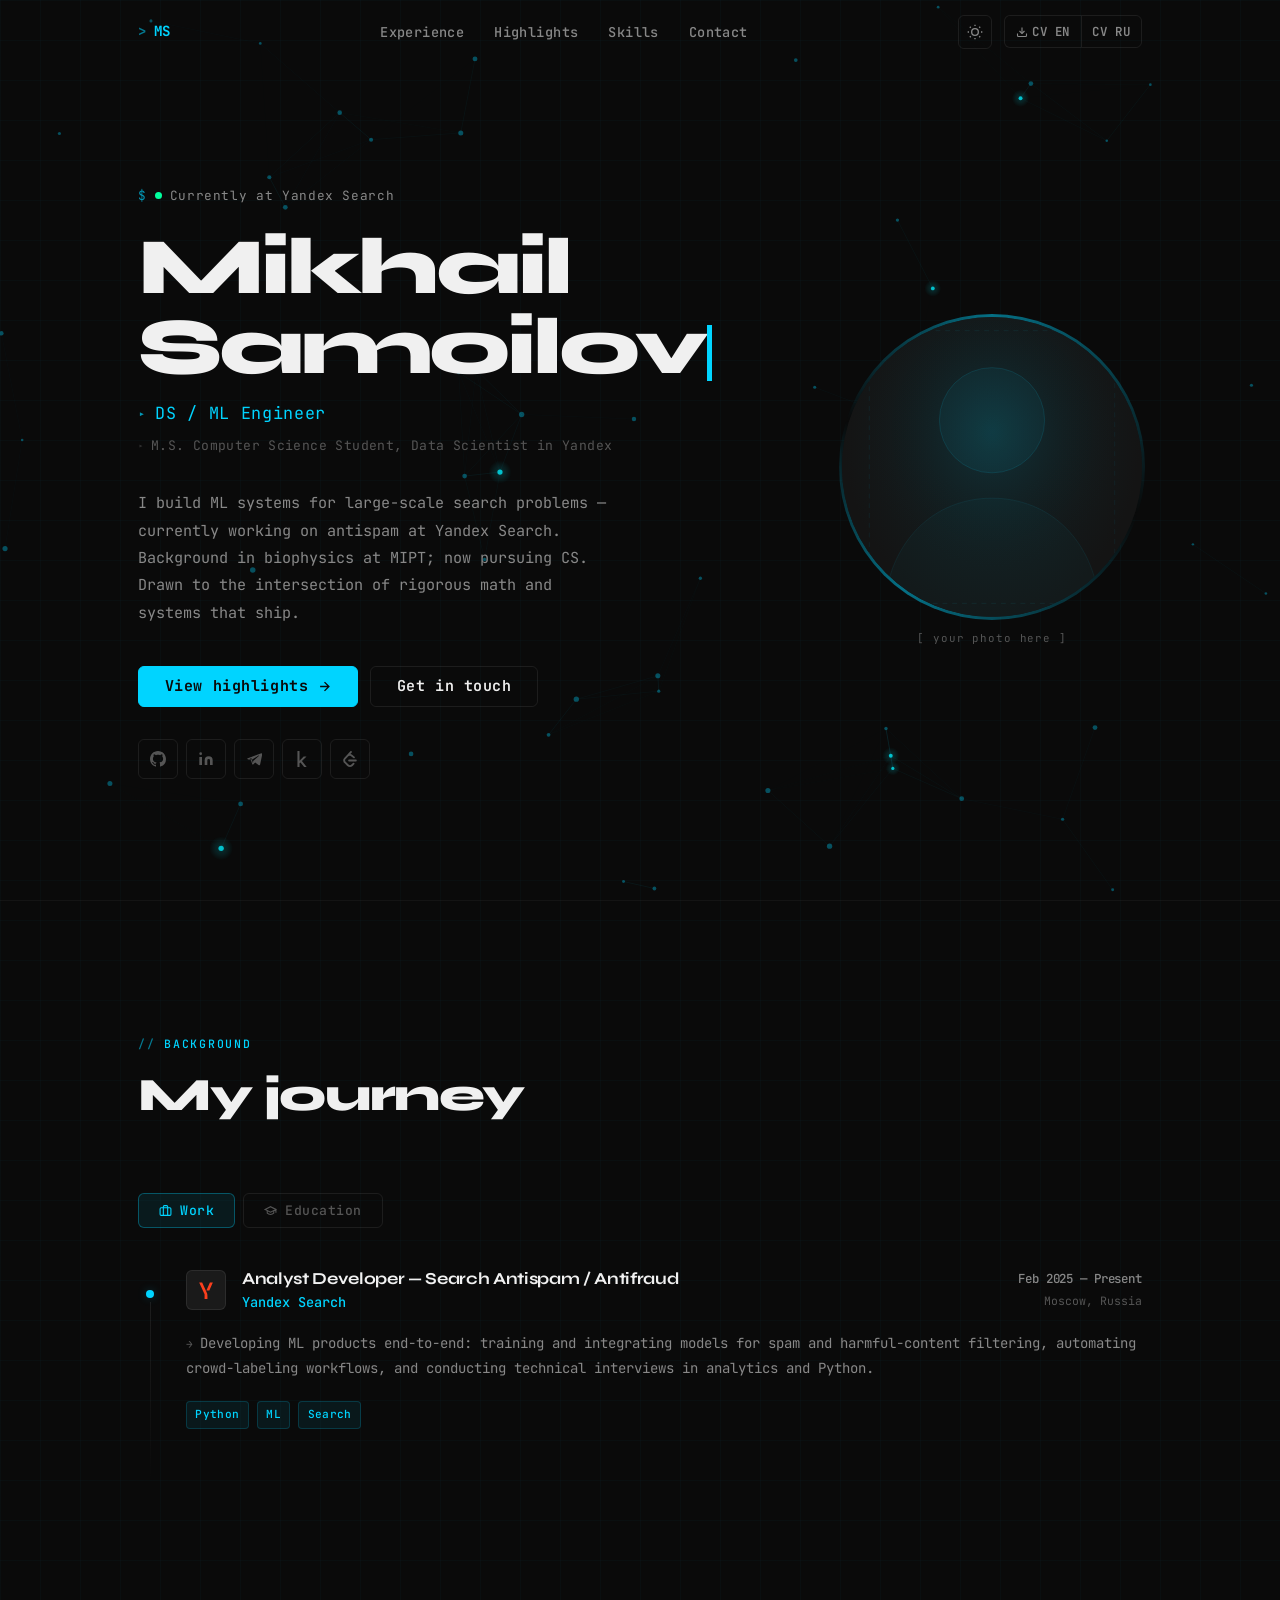
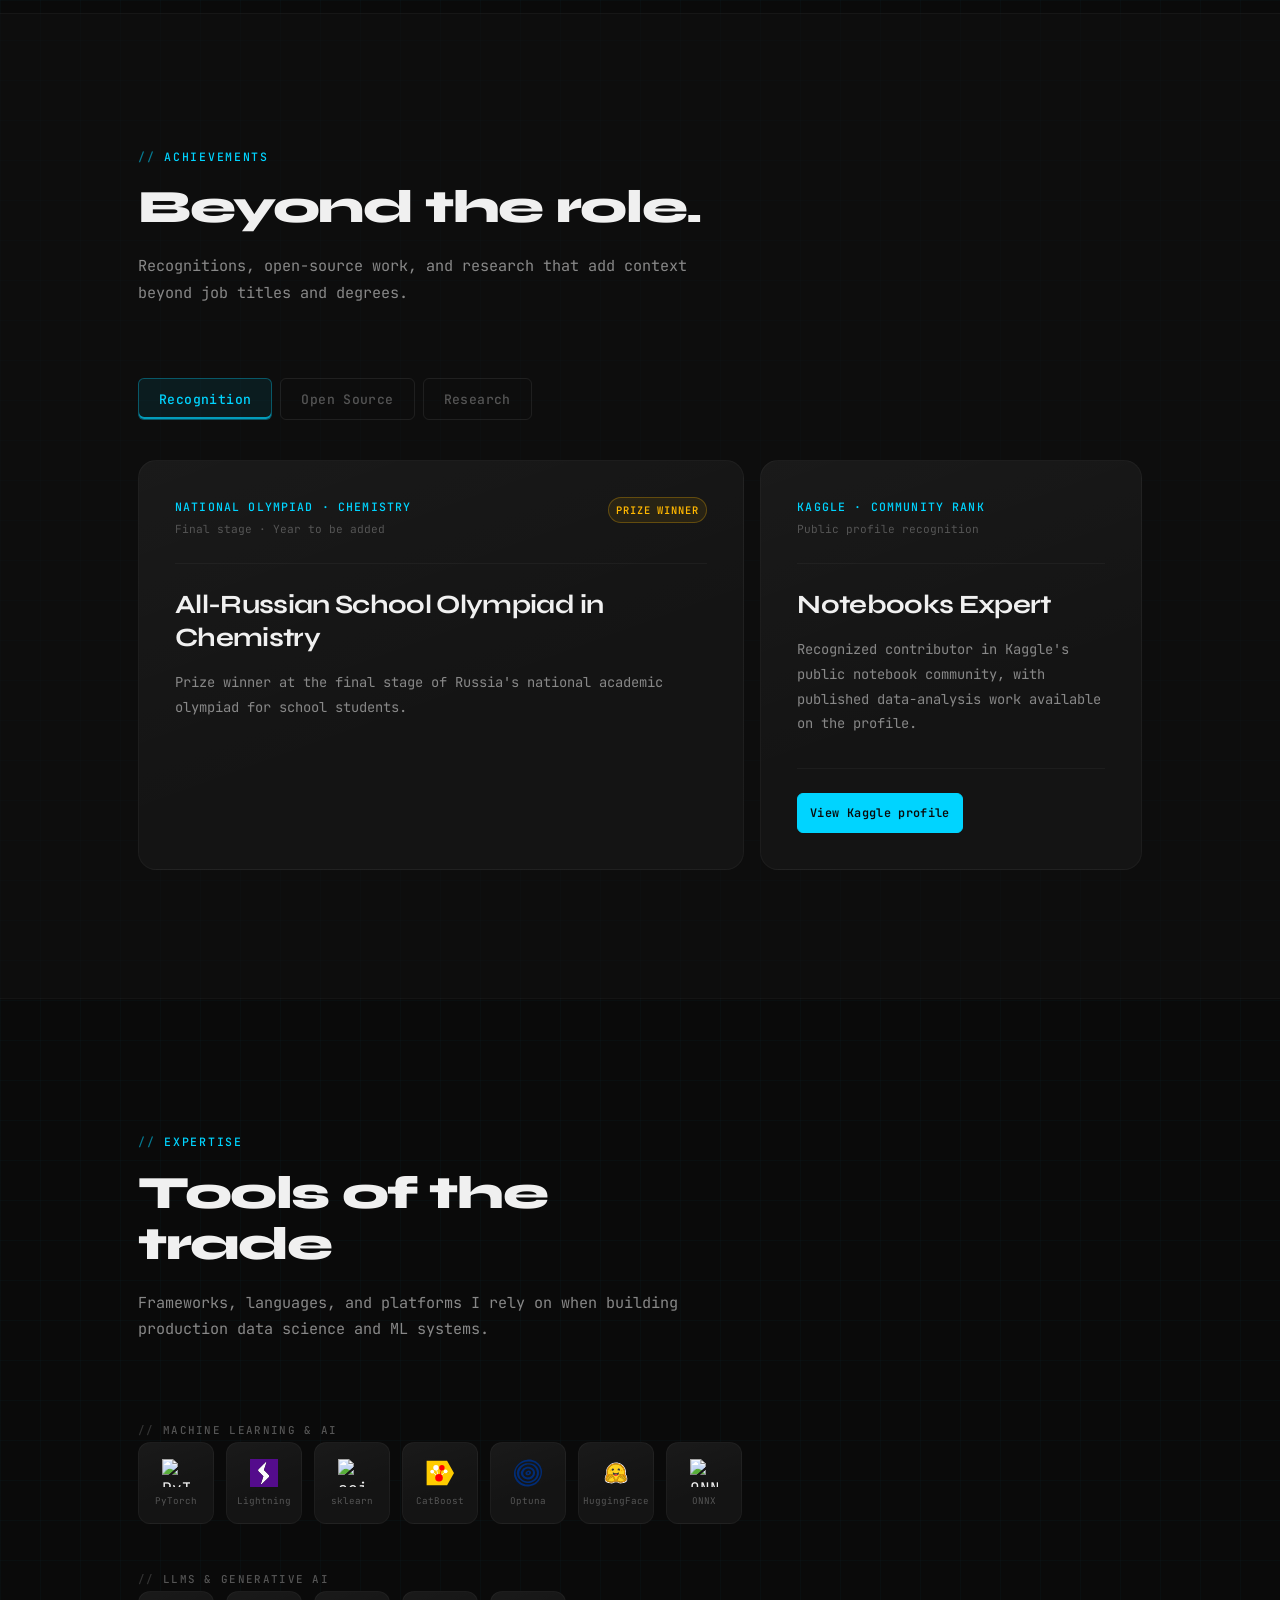
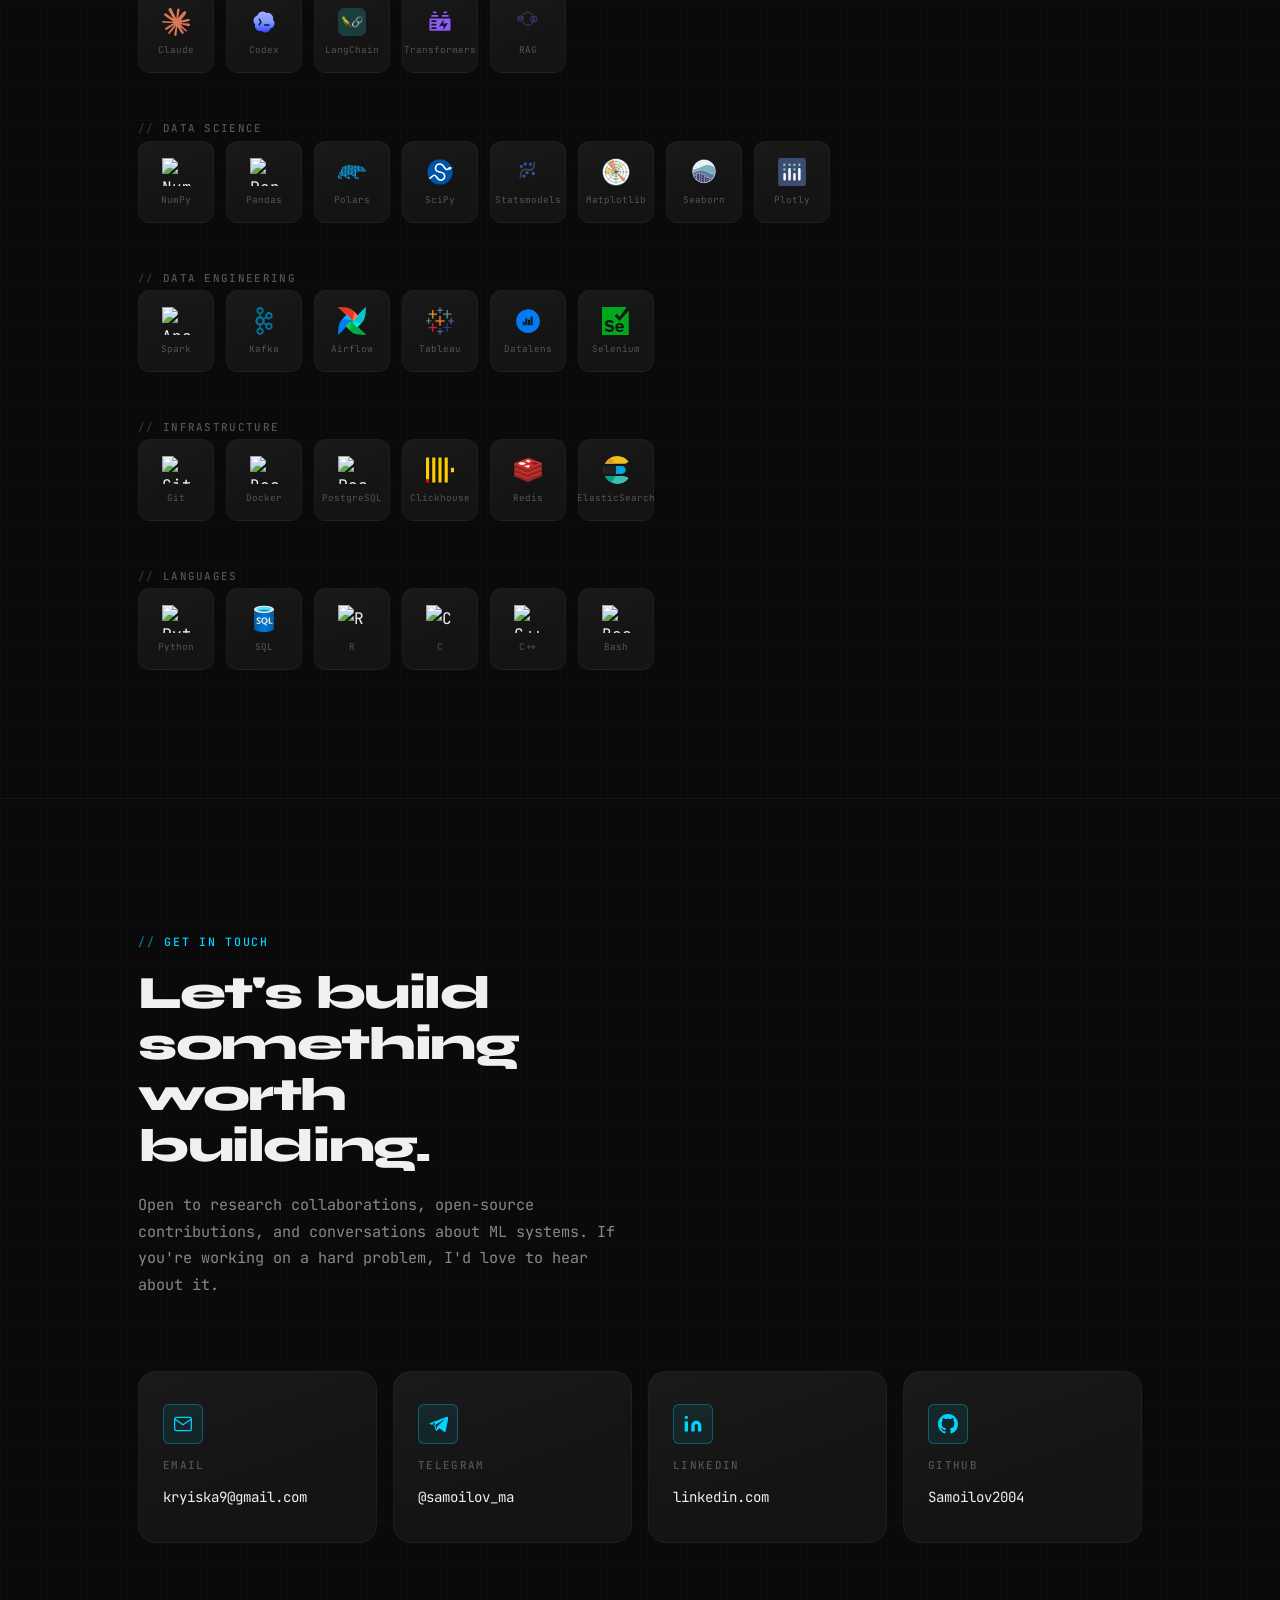
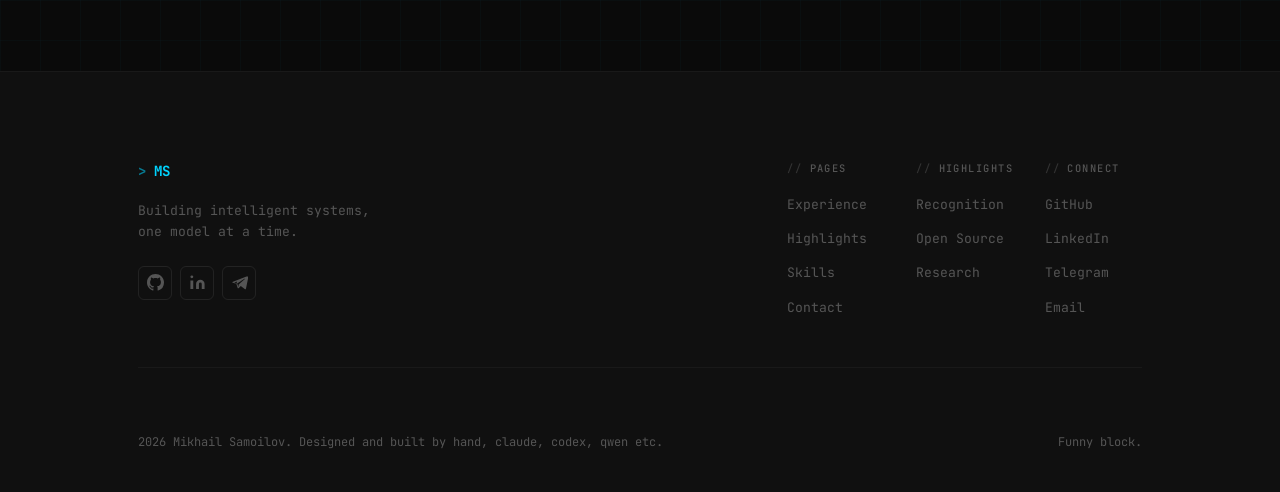
==== commit 5426eae0: "add lightning" ====
--- a/index.html
+++ b/index.html
@@ -570,6 +570,11 @@
             <span class="skill-name">PyTorch</span>
           </div>
 
+          <div class="skill-card" role="listitem" title="Lightning">
+            <img src="assets/badges/lightning.svg" class="skill-icon" alt="Lightning" loading="lazy">
+            <span class="skill-name">Lightning</span>
+          </div>
+
           <div class="skill-card" role="listitem" title="scikit-learn">
             <img src="https://cdn.jsdelivr.net/gh/devicons/devicon@latest/icons/scikitlearn/scikitlearn-original.svg" class="skill-icon" alt="scikit-learn" loading="lazy">
             <span class="skill-name">sklearn</span>
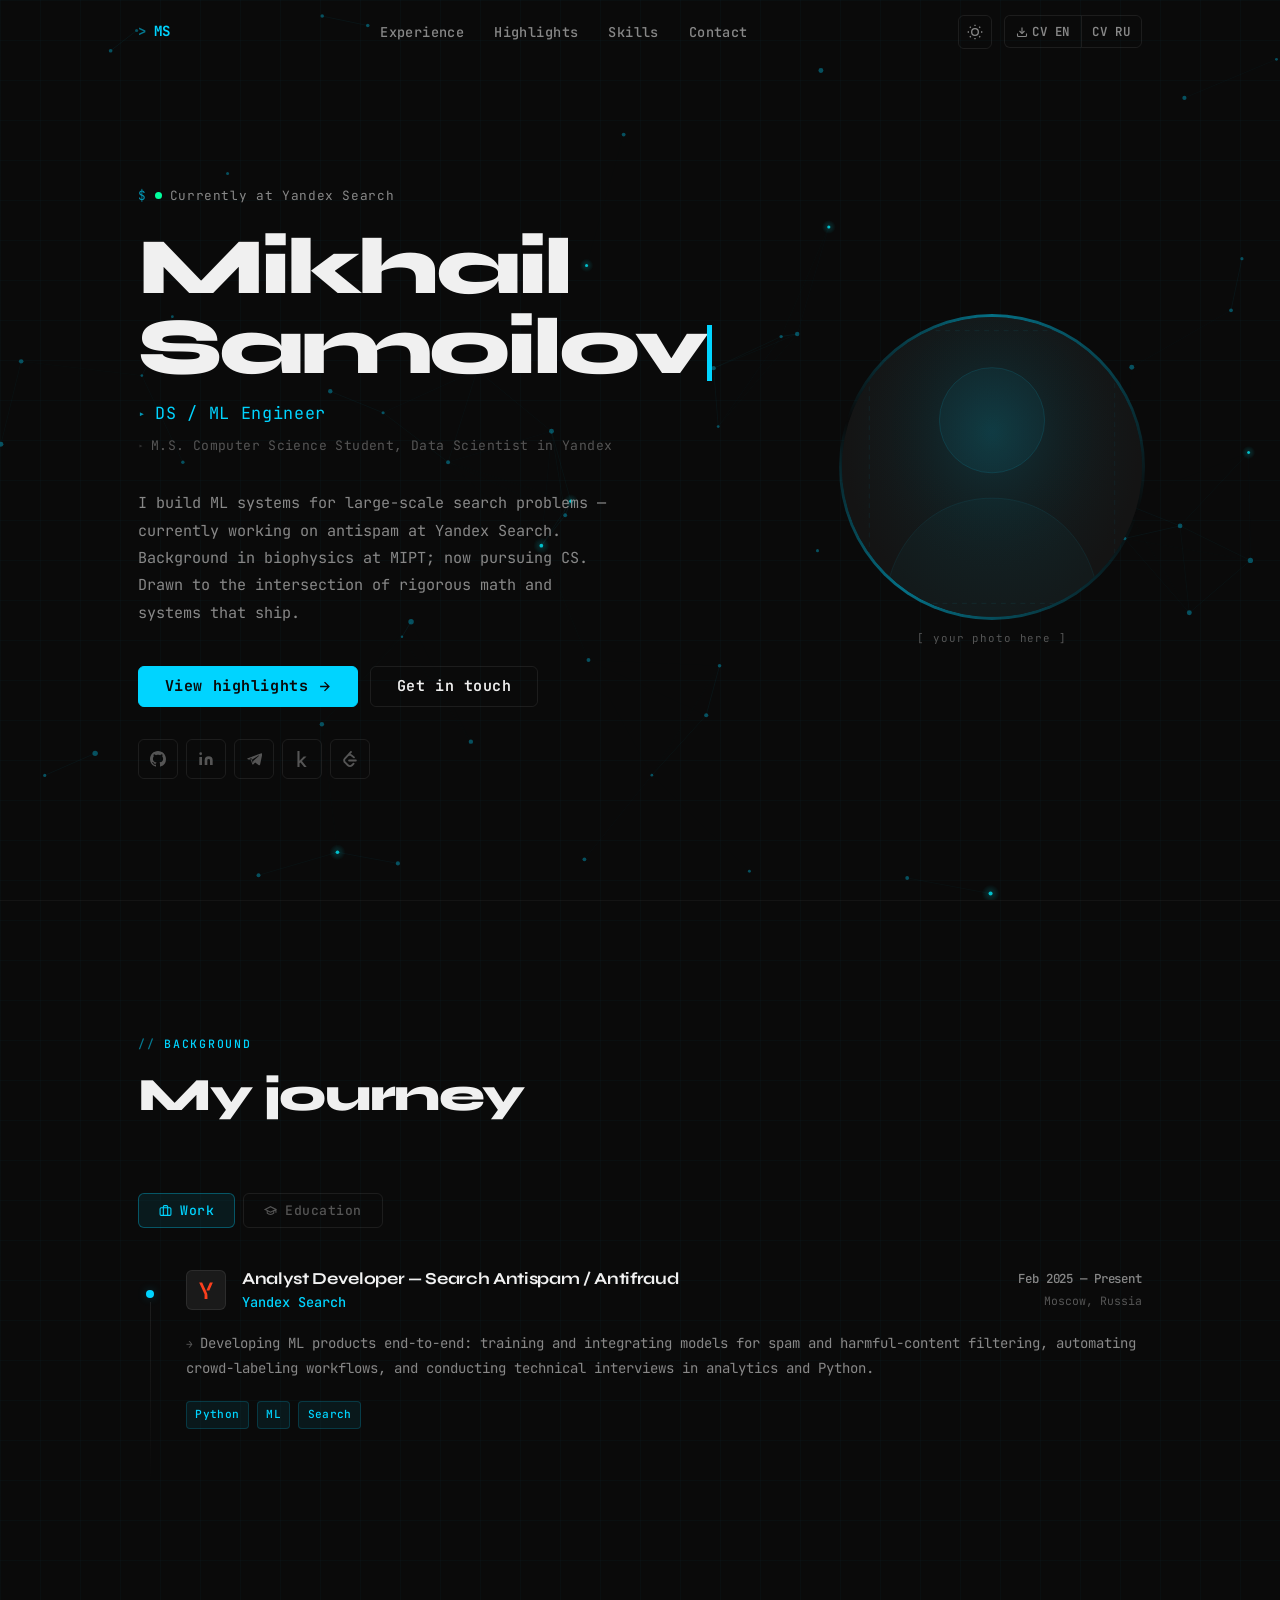
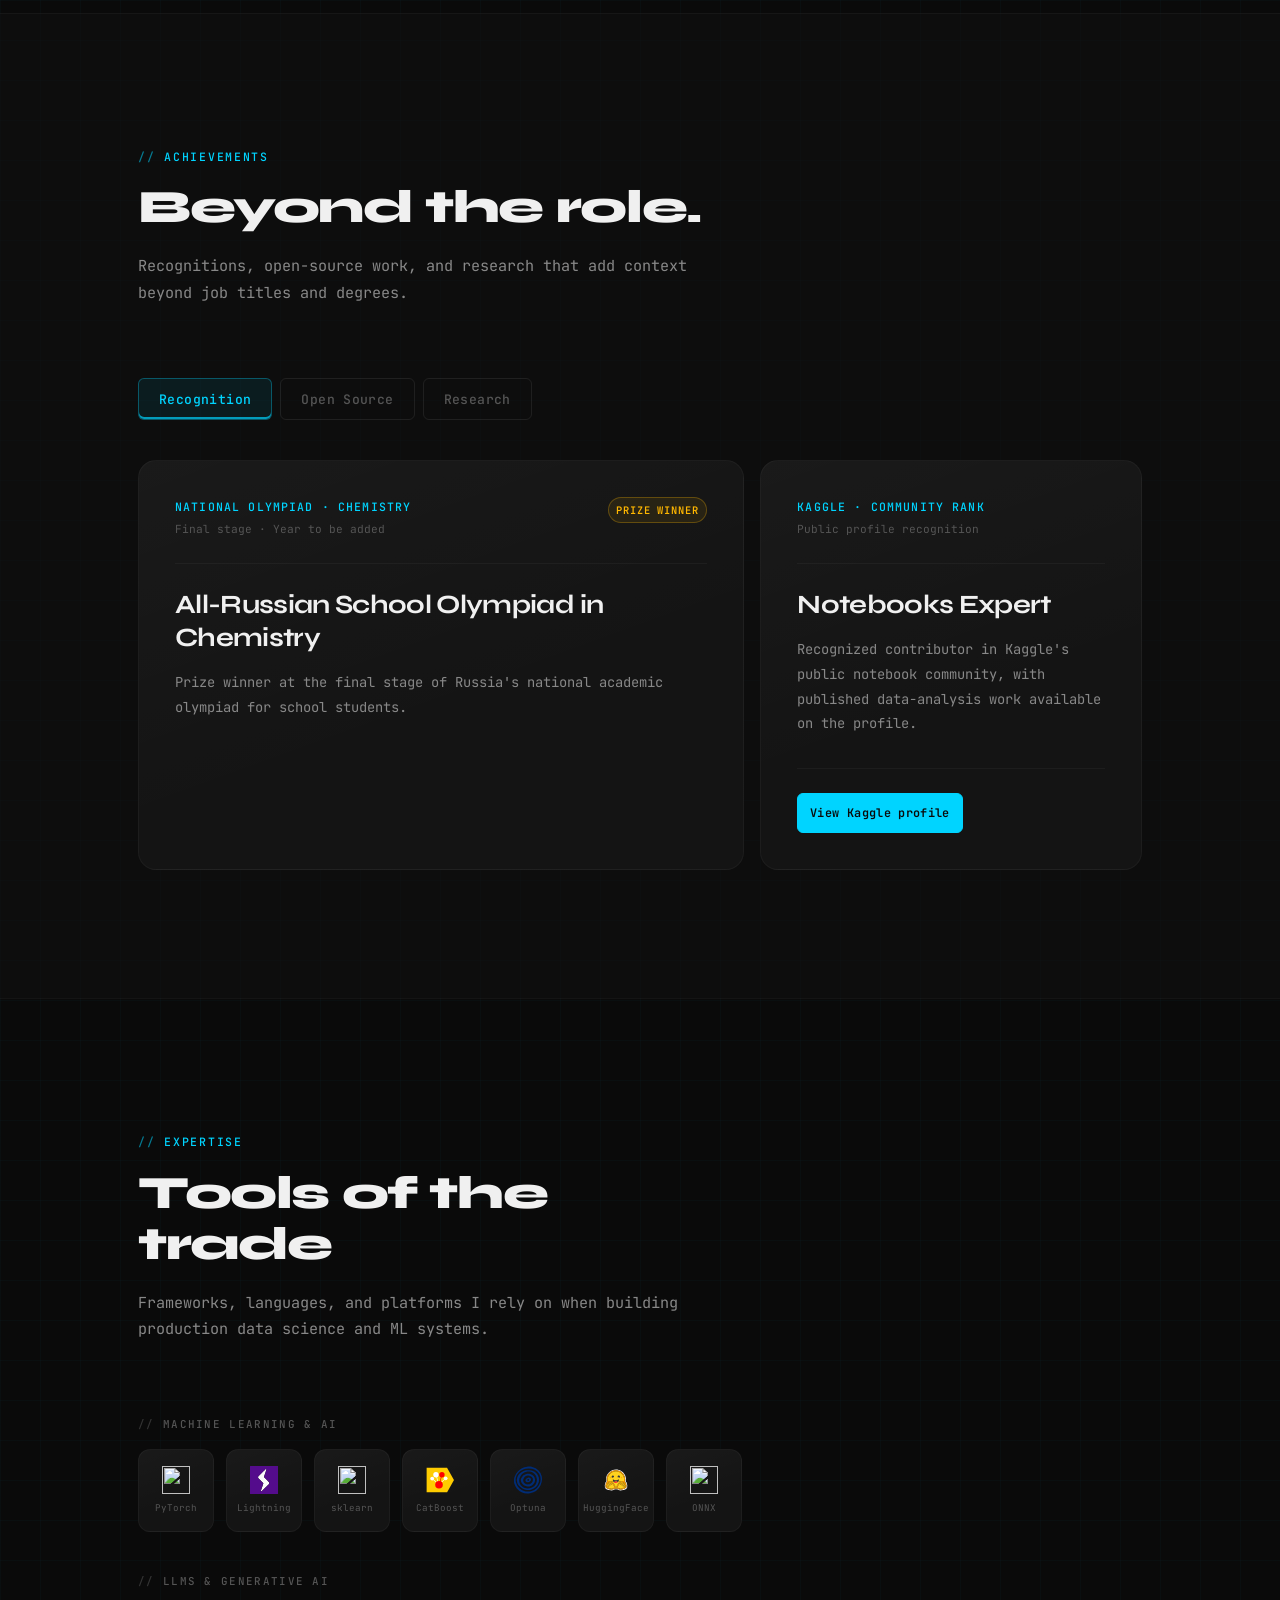
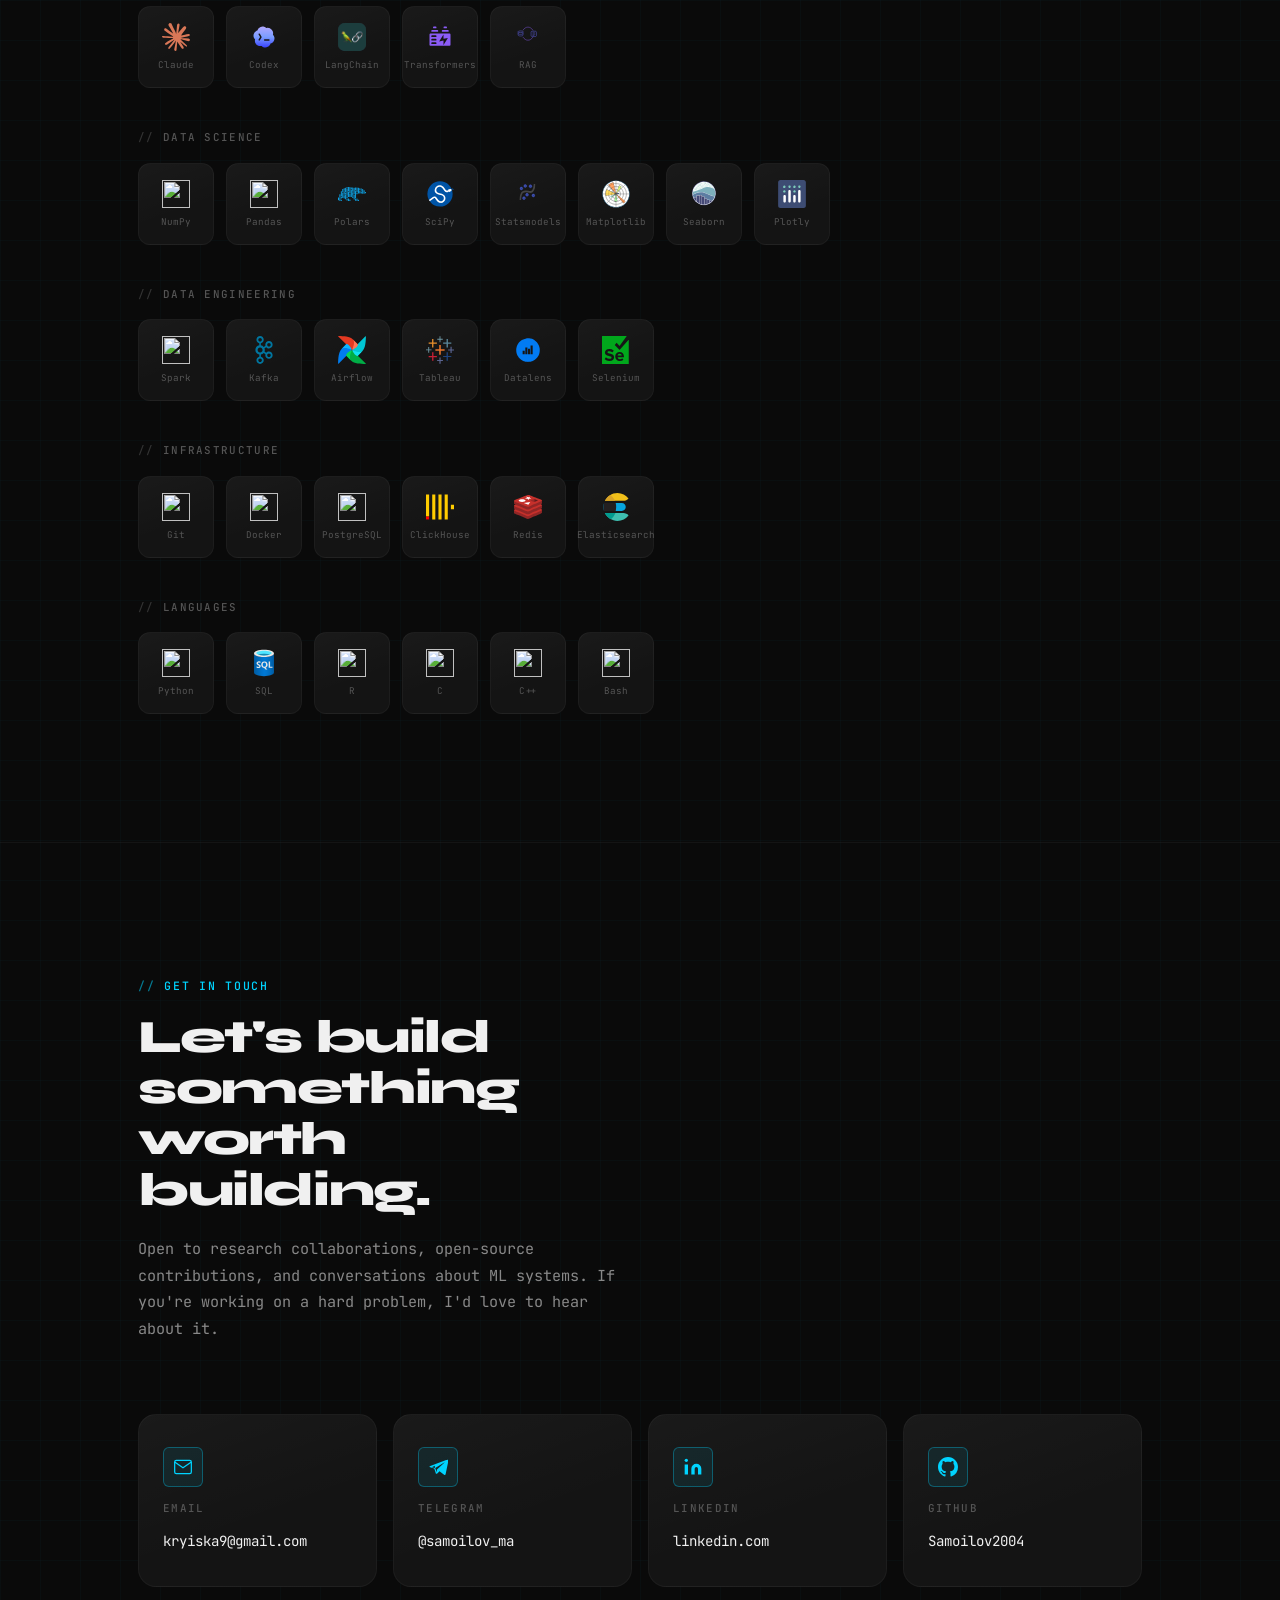
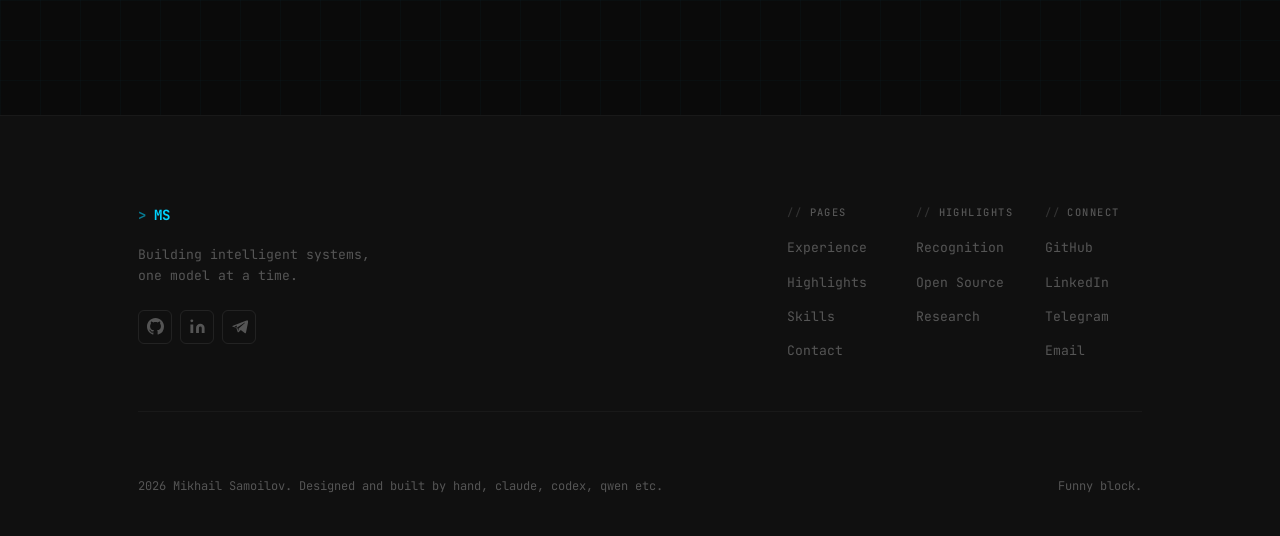
==== commit 1d7f35d0: "update pr list" ====
--- a/index.html
+++ b/index.html
@@ -451,61 +451,14 @@
           <div class="highlights-panel" id="highlights-panel-open-source" role="tabpanel" aria-labelledby="highlights-tab-open-source" tabindex="0" hidden>
             <article class="contribution-board">
               <div class="highlight-card-topline">
-                <div class="highlight-source">
-                  <div class="highlight-logo" aria-hidden="true">
-                    <img src="assets/badges/polars.svg" alt="">
-                  </div>
-                  <div>
-                    <span class="highlight-eyebrow">Upstream contributions</span>
-                    <span class="highlight-repo">Merged work and contribution queue</span>
-                  </div>
-                </div>
-                <span class="contribution-count">Growing contribution log</span>
-              </div>
-
-              <div class="contribution-list">
-                <div class="contribution-row">
-                  <div class="contribution-row-main">
-                    <div class="contribution-row-meta">pola-rs/polars · merged contribution</div>
-                    <h3 class="contribution-row-title">Serialize LazyFrames backed by bytes</h3>
-                    <p class="contribution-row-description">Rust-core serialization fix with Python regression coverage for serialization and pickle round-trips.</p>
-                  </div>
-                  <div class="contribution-row-side">
-                    <span class="highlight-status highlight-status--merged">Merged</span>
-                    <div class="contribution-row-links">
-                      <a href="https://github.com/pola-rs/polars/pull/28568" target="_blank" rel="noopener noreferrer">View contribution</a>
-                      <a href="https://github.com/pola-rs/polars/issues/21847" target="_blank" rel="noopener noreferrer">Related issue</a>
-                    </div>
-                  </div>
-                </div>
-
-                <div class="contribution-row contribution-row--planned">
-                  <div class="contribution-row-main">
-                    <div class="contribution-row-meta">pola-rs/polars · next contribution</div>
-                    <h3 class="contribution-row-title">Next Polars contribution</h3>
-                    <p class="contribution-row-description">Issue, scope, and pull request link will be added when the contribution is opened.</p>
-                  </div>
-                  <span class="highlight-status highlight-status--pending">Planned</span>
-                </div>
-
-                <div class="contribution-row contribution-row--planned">
-                  <div class="contribution-row-main">
-                    <div class="contribution-row-meta">new upstream repository · contribution slot</div>
-                    <h3 class="contribution-row-title">Upcoming open-source contribution</h3>
-                    <p class="contribution-row-description">Repository, issue, and pull request will appear here.</p>
-                  </div>
-                  <span class="highlight-status highlight-status--pending">Planned</span>
-                </div>
-
-                <div class="contribution-row contribution-row--planned">
-                  <div class="contribution-row-main">
-                    <div class="contribution-row-meta">new upstream repository · contribution slot</div>
-                    <h3 class="contribution-row-title">Upcoming open-source contribution</h3>
-                    <p class="contribution-row-description">Repository, issue, and pull request will appear here.</p>
-                  </div>
-                  <span class="highlight-status highlight-status--pending">Planned</span>
-                </div>
-              </div>
+                <div>
+                  <span class="highlight-eyebrow">Upstream contributions</span>
+                  <span class="highlight-repo">Selected pull requests to open-source projects</span>
+                </div>
+                <span class="contribution-count" id="openSourceCount" aria-live="polite">Loading contributions…</span>
+              </div>
+
+              <div class="contribution-list" id="openSourceList" aria-live="polite"></div>
             </article>
           </div>
 
@@ -558,252 +511,7 @@
       <p class="section-sub">Frameworks, languages, and platforms I rely on when building production data science and ML systems.</p>
     </div>
 
-    <div class="skills-layout reveal">
-
-      <!-- Machine Learning & AI -->
-      <div>
-        <span class="skills-category-label">Machine Learning & AI</span>
-        <div class="skill-cards" role="list">
-
-          <div class="skill-card" role="listitem" title="PyTorch">
-            <img src="https://cdn.jsdelivr.net/gh/devicons/devicon@latest/icons/pytorch/pytorch-original.svg" class="skill-icon" alt="PyTorch" loading="lazy">
-            <span class="skill-name">PyTorch</span>
-          </div>
-
-          <div class="skill-card" role="listitem" title="Lightning">
-            <img src="assets/badges/lightning.svg" class="skill-icon" alt="Lightning" loading="lazy">
-            <span class="skill-name">Lightning</span>
-          </div>
-
-          <div class="skill-card" role="listitem" title="scikit-learn">
-            <img src="https://cdn.jsdelivr.net/gh/devicons/devicon@latest/icons/scikitlearn/scikitlearn-original.svg" class="skill-icon" alt="scikit-learn" loading="lazy">
-            <span class="skill-name">sklearn</span>
-          </div>
-
-          <div class="skill-card" role="listitem" title="CatBoost">
-            <img src="assets/badges/catboost.svg" class="skill-icon" alt="CatBoost" loading="lazy">
-            <span class="skill-name">CatBoost</span>
-          </div>
-
-          <div class="skill-card" role="listitem" title="Optuna">
-            <img src="assets/badges/optuna.svg" class="skill-icon" alt="Optuna" loading="lazy">
-            <span class="skill-name">Optuna</span>
-          </div>
-
-          <div class="skill-card" role="listitem" title="Hugging Face">
-            <img src="assets/badges/hf.svg" class="skill-icon" alt="Hugging Face" loading="lazy">
-            <span class="skill-name">HuggingFace</span>
-          </div>
-
-          <div class="skill-card" role="listitem" title="ONNX">
-            <img src="https://cdn.simpleicons.org/onnx/005CED" class="skill-icon" alt="ONNX" loading="lazy">
-            <span class="skill-name">ONNX</span>
-          </div>
-
-        </div>
-      </div>
-
-      <!-- LLMs & Generative AI -->
-
-      <div>
-        <span class="skills-category-label">LLMs & Generative AI</span>
-        <div class="skill-cards" role="list">
-
-          <div class="skill-card" role="listitem" title="Hugging Face">
-            <img src="assets/badges/claude.svg" class="skill-icon" alt="Claude" loading="lazy">
-            <span class="skill-name">Claude</span>
-          </div>
-
-          <div class="skill-card" role="listitem" title="Hugging Face">
-            <img src="assets/badges/codex.svg" class="skill-icon" alt="Codex" loading="lazy">
-            <span class="skill-name">Codex</span>
-          </div>
-
-          <div class="skill-card" role="listitem" title="LangChain">
-            <img src="assets/badges/langchain.svg" class="skill-icon" alt="LangChain" loading="lazy">
-            <span class="skill-name">LangChain</span>
-          </div>
-          
-          <div class="skill-card" role="listitem" title="Transformers">
-            <img src="assets/badges/transformer.svg" class="skill-icon" alt="Transformers" loading="lazy">
-            <span class="skill-name">Transformers</span>
-          </div>
-
-          <div class="skill-card" role="listitem" title="RAG">
-            <img src="assets/badges/rag.svg" class="skill-icon" alt="RAG" loading="lazy">
-            <span class="skill-name">RAG</span>
-          </div>
-
-        </div>
-      </div>
-
-
-      <!-- Data Science -->
-      <div>
-        <span class="skills-category-label">Data Science</span>
-        <div class="skill-cards" role="list">
-
-          <div class="skill-card" role="listitem" title="NumPy">
-            <img src="https://cdn.jsdelivr.net/gh/devicons/devicon@latest/icons/numpy/numpy-original.svg" class="skill-icon" alt="NumPy" loading="lazy">
-            <span class="skill-name">NumPy</span>
-          </div>
-
-          <div class="skill-card" role="listitem" title="Pandas">
-            <img src="https://cdn.jsdelivr.net/gh/devicons/devicon@latest/icons/pandas/pandas-original.svg" class="skill-icon" alt="Pandas" loading="lazy">
-            <span class="skill-name">Pandas</span>
-          </div>
-
-          <div class="skill-card" role="listitem" title="Polars">
-            <img src="assets/badges/polars.svg" class="skill-icon" alt="Polars" loading="lazy">
-            <span class="skill-name">Polars</span>
-          </div>
-
-          <div class="skill-card" role="listitem" title="SciPy">
-            <img src="assets/badges/scipy.svg" class="skill-icon" alt="Plotly" loading="lazy">
-            <span class="skill-name">SciPy</span>
-          </div>
-
-          <div class="skill-card" role="listitem" title="Statsmodels">
-            <img src="assets/badges/statsmodels.svg" class="skill-icon" alt="SM" loading="lazy">
-            <span class="skill-name">Statsmodels</span>
-          </div>
-
-          <div class="skill-card" role="listitem" title="Matplotlib">
-            <img src="assets/badges/matplotlib.svg" class="skill-icon" alt="Matplotlib" loading="lazy">
-            <span class="skill-name">Matplotlib</span>
-          </div>
-
-          <div class="skill-card" role="listitem" title="Seaborn">
-            <img src="assets/badges/seaborn.svg" class="skill-icon" alt="Seaborn" loading="lazy">
-            <span class="skill-name">Seaborn</span>
-          </div>
-
-          <div class="skill-card" role="listitem" title="Plotly">
-            <img src="assets/badges/plotly.svg" class="skill-icon" alt="Plotly" loading="lazy">
-            <span class="skill-name">Plotly</span>
-          </div>
-
-        </div>
-      </div>
-
-      <!-- Data Engineering -->
-
-      <div>
-        <span class="skills-category-label">Data Engineering</span>
-        <div class="skill-cards" role="list">
-
-          <div class="skill-card" role="listitem" title="Apache Spark">
-            <img src="https://cdn.simpleicons.org/apachespark/E25A1C" class="skill-icon" alt="Apache Spark" loading="lazy">
-            <span class="skill-name">Spark</span>
-          </div>
-
-          <div class="skill-card" role="listitem" title="Kafka">
-            <img src="assets/badges/kafka.svg" class="skill-icon" alt="Kafka" loading="lazy">
-            <span class="skill-name">Kafka</span>
-          </div>
-
-          <div class="skill-card" role="listitem" title="Airflow">
-            <img src="assets/badges/apache-airflow.svg" class="skill-icon" alt="Airflow" loading="lazy">
-            <span class="skill-name">Airflow</span>
-          </div>
-
-          <div class="skill-card" role="listitem" title="Tableau">
-            <img src="assets/badges/tableau.svg" class="skill-icon" alt="Tableau" loading="lazy">
-            <span class="skill-name">Tableau</span>
-          </div>
-
-          <div class="skill-card" role="listitem" title="Datalens">
-            <img src="assets/badges/datalens.svg" class="skill-icon" alt="Datalens" loading="lazy">
-            <span class="skill-name">Datalens</span>
-          </div>
-
-          <div class="skill-card" role="listitem" title="Selenium">
-            <img src="assets/badges/selenium.svg" class="skill-icon" alt="Selenium" loading="lazy">
-            <span class="skill-name">Selenium</span>
-          </div>
-
-        </div>
-      </div>
-
-
-      <!-- Infrastructure -->
-      <div>
-        <span class="skills-category-label">Infrastructure</span>
-        <div class="skill-cards" role="list">
-
-          <div class="skill-card" role="listitem" title="Git">
-            <img src="https://cdn.jsdelivr.net/gh/devicons/devicon@latest/icons/git/git-original.svg" class="skill-icon" alt="Git" loading="lazy">
-            <span class="skill-name">Git</span>
-          </div>
-
-          <div class="skill-card" role="listitem" title="Docker">
-            <img src="https://cdn.jsdelivr.net/gh/devicons/devicon@latest/icons/docker/docker-original.svg" class="skill-icon" alt="Docker" loading="lazy">
-            <span class="skill-name">Docker</span>
-          </div>
-
-          <div class="skill-card" role="listitem" title="PostgreSQL">
-            <img src="https://cdn.jsdelivr.net/gh/devicons/devicon@latest/icons/postgresql/postgresql-original.svg" class="skill-icon" alt="PostgreSQL" loading="lazy">
-            <span class="skill-name">PostgreSQL</span>
-          </div>
-
-          <div class="skill-card" role="listitem" title="Clickhouse">
-            <img src="assets/badges/clickhouse.svg" class="skill-icon" alt="Plotly" loading="lazy">
-            <span class="skill-name">Clickhouse</span>
-          </div>
-
-          <div class="skill-card" role="listitem" title="Redis">
-            <img src="assets/badges/redis.svg" class="skill-icon" alt="Redis" loading="lazy">
-            <span class="skill-name">Redis</span>
-          </div>
-
-          <div class="skill-card" role="listitem" title="ElasticSearch">
-            <img src="assets/badges/elasticsearch.svg" class="skill-icon" alt="ElasticSearch" loading="lazy">
-            <span class="skill-name">ElasticSearch</span>
-          </div>
-
-        </div>
-      </div>
-
-
-      <!-- Languages -->
-      <div>
-        <span class="skills-category-label">Languages</span>
-        <div class="skill-cards" role="list">
-
-          <div class="skill-card" role="listitem" title="Python">
-            <img src="https://cdn.jsdelivr.net/gh/devicons/devicon@latest/icons/python/python-original.svg" class="skill-icon" alt="Python" loading="lazy">
-            <span class="skill-name">Python</span>
-          </div>
-
-          <div class="skill-card" role="listitem" title="SQL">
-            <img src="assets/badges/sql.svg" class="skill-icon" alt="SQL" loading="lazy">
-            <span class="skill-name">SQL</span>
-          </div>
-
-          <div class="skill-card" role="listitem" title="R">
-            <img src="https://cdn.jsdelivr.net/gh/devicons/devicon@latest/icons/r/r-original.svg" class="skill-icon" alt="R" loading="lazy">
-            <span class="skill-name">R</span>
-          </div>
-
-          <div class="skill-card" role="listitem" title="C++">
-            <img src="https://cdn.jsdelivr.net/gh/devicons/devicon@latest/icons/c/c-original.svg" class="skill-icon" alt="C" loading="lazy">
-            <span class="skill-name">C</span>
-          </div>
-
-          <div class="skill-card" role="listitem" title="C++">
-            <img src="https://cdn.jsdelivr.net/gh/devicons/devicon@latest/icons/cplusplus/cplusplus-original.svg" class="skill-icon" alt="C++" loading="lazy">
-            <span class="skill-name">C++</span>
-          </div>
-
-          <div class="skill-card" role="listitem" title="Bash">
-            <img src="https://cdn.jsdelivr.net/gh/devicons/devicon@latest/icons/bash/bash-original.svg" class="skill-icon" alt="Bash" loading="lazy">
-            <span class="skill-name">Bash</span>
-          </div>
-
-        </div>
-      </div>
-
-    </div>
+    <div class="skills-layout reveal" id="skillsList" aria-live="polite"></div>
   </div>
 </section>
 
@@ -925,6 +633,9 @@
 
   <script src="js/animations.js"></script>
   <script src="js/ui.js"></script>
+  <script src="data/open-source.js"></script>
+  <script src="data/skills.js"></script>
+  <script src="js/content.js"></script>
   <script src="js/main.js"></script>
 
 </body>
--- a/css/sections.css
+++ b/css/sections.css
@@ -390,6 +390,7 @@
 .skills-layout { display: flex; flex-direction: column; gap: var(--s-10); }
 
 .skills-category-label {
+  display: block;
   font-family: var(--font-mono);
   font-size: 0.68rem; font-weight: 500;
   letter-spacing: 0.12em; text-transform: uppercase;
@@ -745,11 +746,6 @@
   border-color: rgba(255, 183, 0, 0.28);
   background: rgba(255, 183, 0, 0.08);
 }
-.highlight-status--pending {
-  color: var(--text-2);
-  background: var(--bg-3);
-}
-
 .highlight-card-body { flex: 1; }
 
 .highlight-pr-number {
@@ -844,6 +840,12 @@
 
 .contribution-board {
   border-color: color-mix(in srgb, var(--accent-border) 55%, var(--border-1));
+  padding: clamp(1.25rem, 3vw, 1.75rem);
+}
+.contribution-board .highlight-card-topline {
+  align-items: center;
+  padding-bottom: var(--s-4);
+  margin-bottom: var(--s-4);
 }
 
 .contribution-count {
@@ -857,38 +859,69 @@
 .contribution-list {
   display: flex;
   flex-direction: column;
+  gap: var(--s-6);
+}
+
+.contribution-project {
+  display: flex;
+  flex-direction: column;
   gap: var(--s-3);
+}
+
+.contribution-project-header {
+  display: flex;
+  align-items: flex-end;
+  justify-content: space-between;
+  gap: var(--s-4);
+  padding-inline: var(--s-1);
+}
+
+.contribution-project-name {
+  color: var(--text-1);
+  font-family: var(--font-display);
+  font-size: 1rem;
+  font-weight: 700;
+  letter-spacing: -0.02em;
+}
+
+.contribution-project-repo,
+.contribution-project-summary {
+  color: var(--text-3);
+  font-family: var(--font-mono);
+  font-size: 0.65rem;
+}
+.contribution-project-repo { display: block; margin-top: 2px; }
+.contribution-project-summary { white-space: nowrap; }
+
+.contribution-project-list {
+  display: flex;
+  flex-direction: column;
+  gap: var(--s-2);
 }
 
 .contribution-row {
   display: grid;
   grid-template-columns: minmax(0, 1fr) auto;
-  align-items: start;
-  gap: var(--s-7);
-  padding: var(--s-6);
+  align-items: center;
+  gap: var(--s-5);
+  padding: var(--s-4) var(--s-5);
   border: 1px solid var(--border-1);
   border-radius: var(--r-md);
   background: color-mix(in srgb, var(--bg-2) 76%, transparent);
-  transition: border-color var(--t-base), background var(--t-base);
+  color: inherit;
+  text-decoration: none;
+  transition: border-color var(--t-base), background var(--t-base), transform var(--t-fast);
 }
 .contribution-row:hover {
   border-color: var(--accent-border);
   background: color-mix(in srgb, var(--bg-3) 76%, transparent);
-}
-.contribution-row--planned {
-  border-style: dashed;
-  background: color-mix(in srgb, var(--bg-2) 42%, transparent);
-}
-.contribution-row--planned .contribution-row-title,
-.contribution-row--planned .contribution-row-description {
-  color: var(--text-3);
-}
-
+  transform: translateX(3px);
+}
 .contribution-row-main { min-width: 0; }
 
 .contribution-row-meta,
 .research-item-meta {
-  margin-bottom: var(--s-2);
+  margin-bottom: var(--s-1);
   color: var(--accent);
   font-family: var(--font-mono);
   font-size: 0.66rem;
@@ -896,8 +929,6 @@
   letter-spacing: 0.07em;
   text-transform: uppercase;
 }
-.contribution-row--planned .contribution-row-meta { color: var(--text-3); }
-
 .contribution-row-title,
 .research-item-title {
   color: var(--text-1);
@@ -907,11 +938,10 @@
   line-height: 1.3;
 }
 .contribution-row-title {
-  margin-bottom: var(--s-2);
-  font-size: 1rem;
-}
-
-.contribution-row-description,
+  margin-bottom: 0;
+  font-size: 0.9rem;
+}
+
 .research-item-description,
 .research-record-intro p {
   color: var(--text-2);
@@ -920,20 +950,25 @@
   line-height: 1.7;
 }
 
-.contribution-row-side {
-  display: flex;
-  flex-direction: column;
-  align-items: flex-end;
-  gap: var(--s-3);
-}
-.contribution-row-links {
-  display: flex;
-  gap: var(--s-3);
-  font-family: var(--font-mono);
-  font-size: 0.7rem;
-  font-weight: 500;
-}
-.contribution-row-links a,
+.highlight-status--open {
+  color: var(--accent);
+  border-color: var(--accent-border);
+  background: var(--accent-dim);
+}
+.highlight-status--closed,
+.highlight-status--draft {
+  color: var(--text-2);
+  background: var(--bg-3);
+}
+
+.content-error {
+  padding: var(--s-5);
+  border: 1px dashed var(--border-2);
+  border-radius: var(--r-md);
+  color: var(--text-3);
+  font-family: var(--font-mono);
+  font-size: 0.78rem;
+}
 .research-item-link,
 .publication-links a {
   color: var(--text-2);
@@ -942,7 +977,6 @@
   text-underline-offset: 4px;
   transition: color var(--t-base), text-decoration-color var(--t-base);
 }
-.contribution-row-links a:hover,
 .research-item-link:hover,
 .publication-links a:hover {
   color: var(--accent);
@@ -1026,9 +1060,10 @@
   .highlight-actions { flex-direction: column; }
   .highlight-link { width: 100%; min-height: 44px; }
   .contribution-count { white-space: normal; }
-  .contribution-row,
+  .contribution-project-header { align-items: flex-start; }
+  .contribution-project-summary { white-space: normal; text-align: right; }
+  .contribution-row { grid-template-columns: minmax(0, 1fr) auto; gap: var(--s-3); }
   .research-item { grid-template-columns: 1fr; gap: var(--s-4); }
-  .contribution-row-side { align-items: flex-start; }
   .research-record-intro {
     align-items: flex-start;
     flex-direction: column;
@@ -1046,7 +1081,7 @@
   }
   .contribution-board,
   .research-record { padding: var(--s-5); }
-  .contribution-row { padding: var(--s-5); }
+  .contribution-row { padding: var(--s-4); }
 }
 
 /* ═══ RESEARCH CARD ═════════════════════════════════════════ */
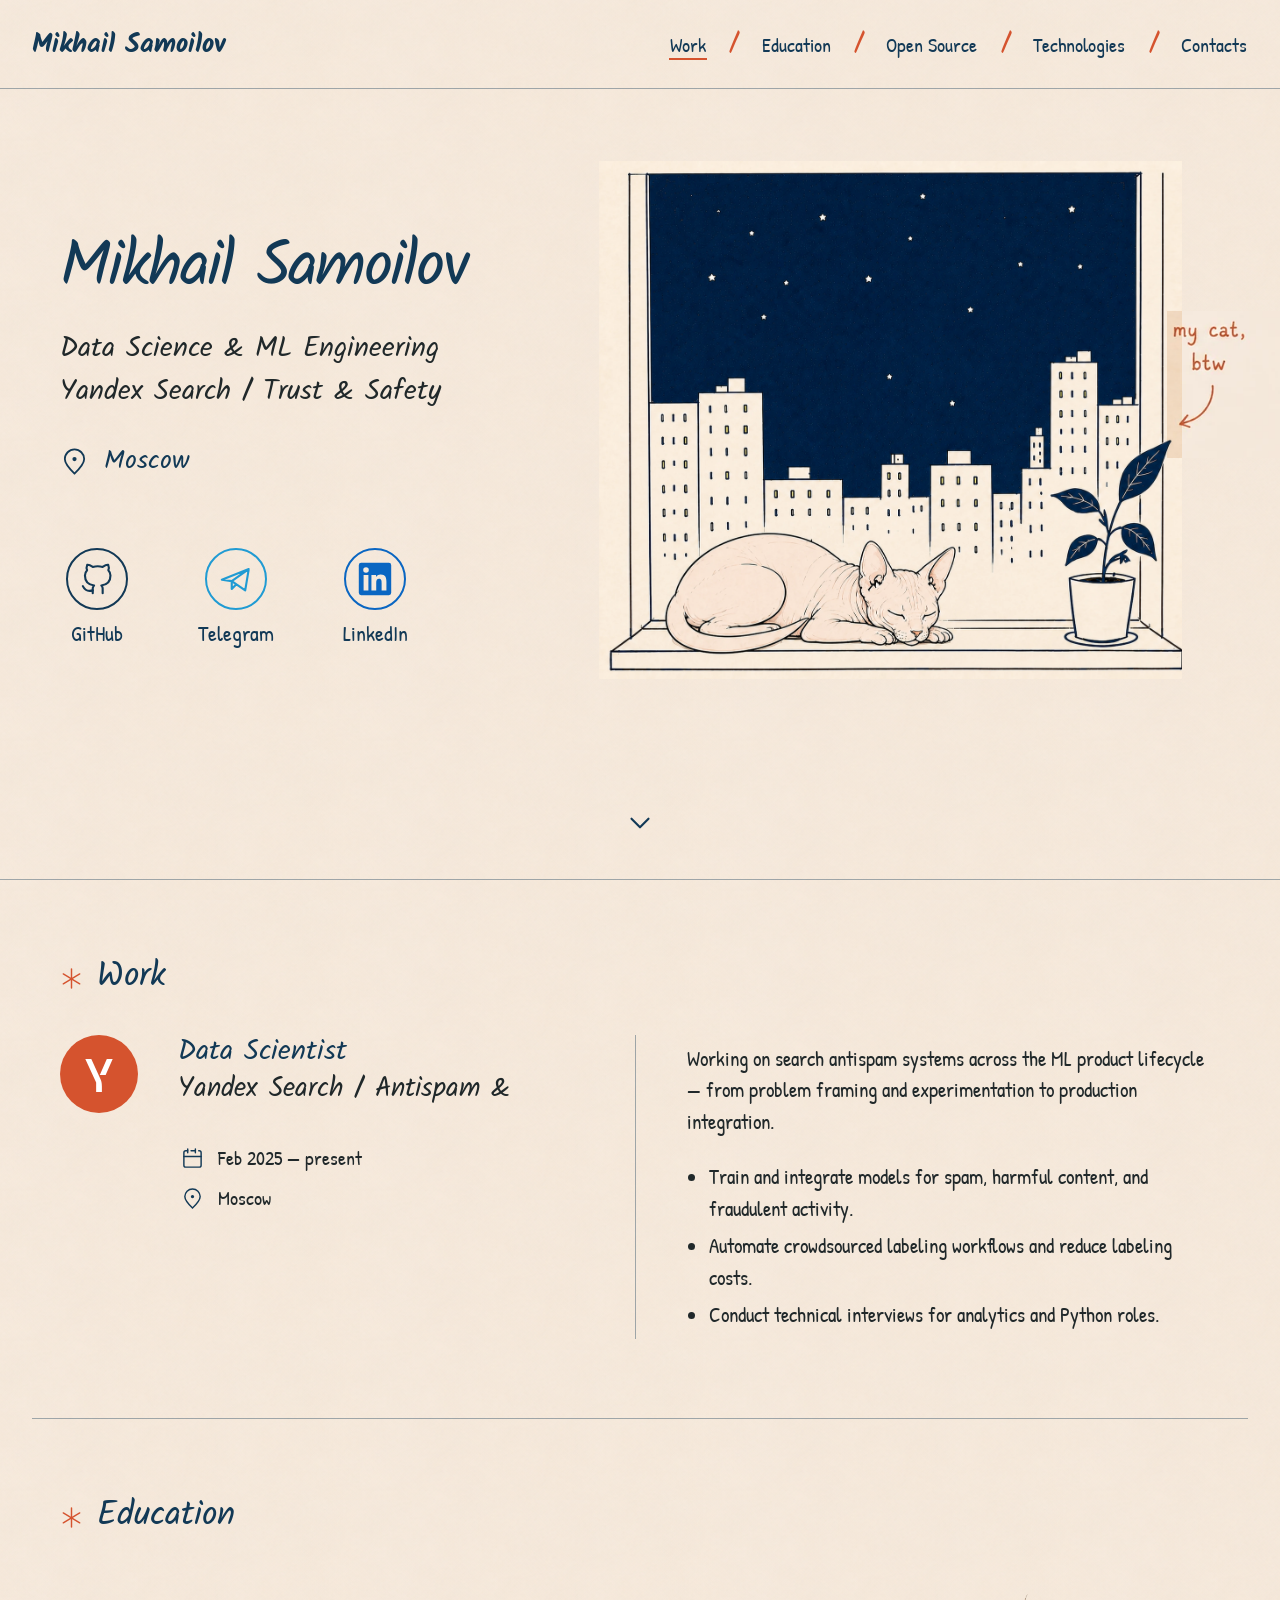
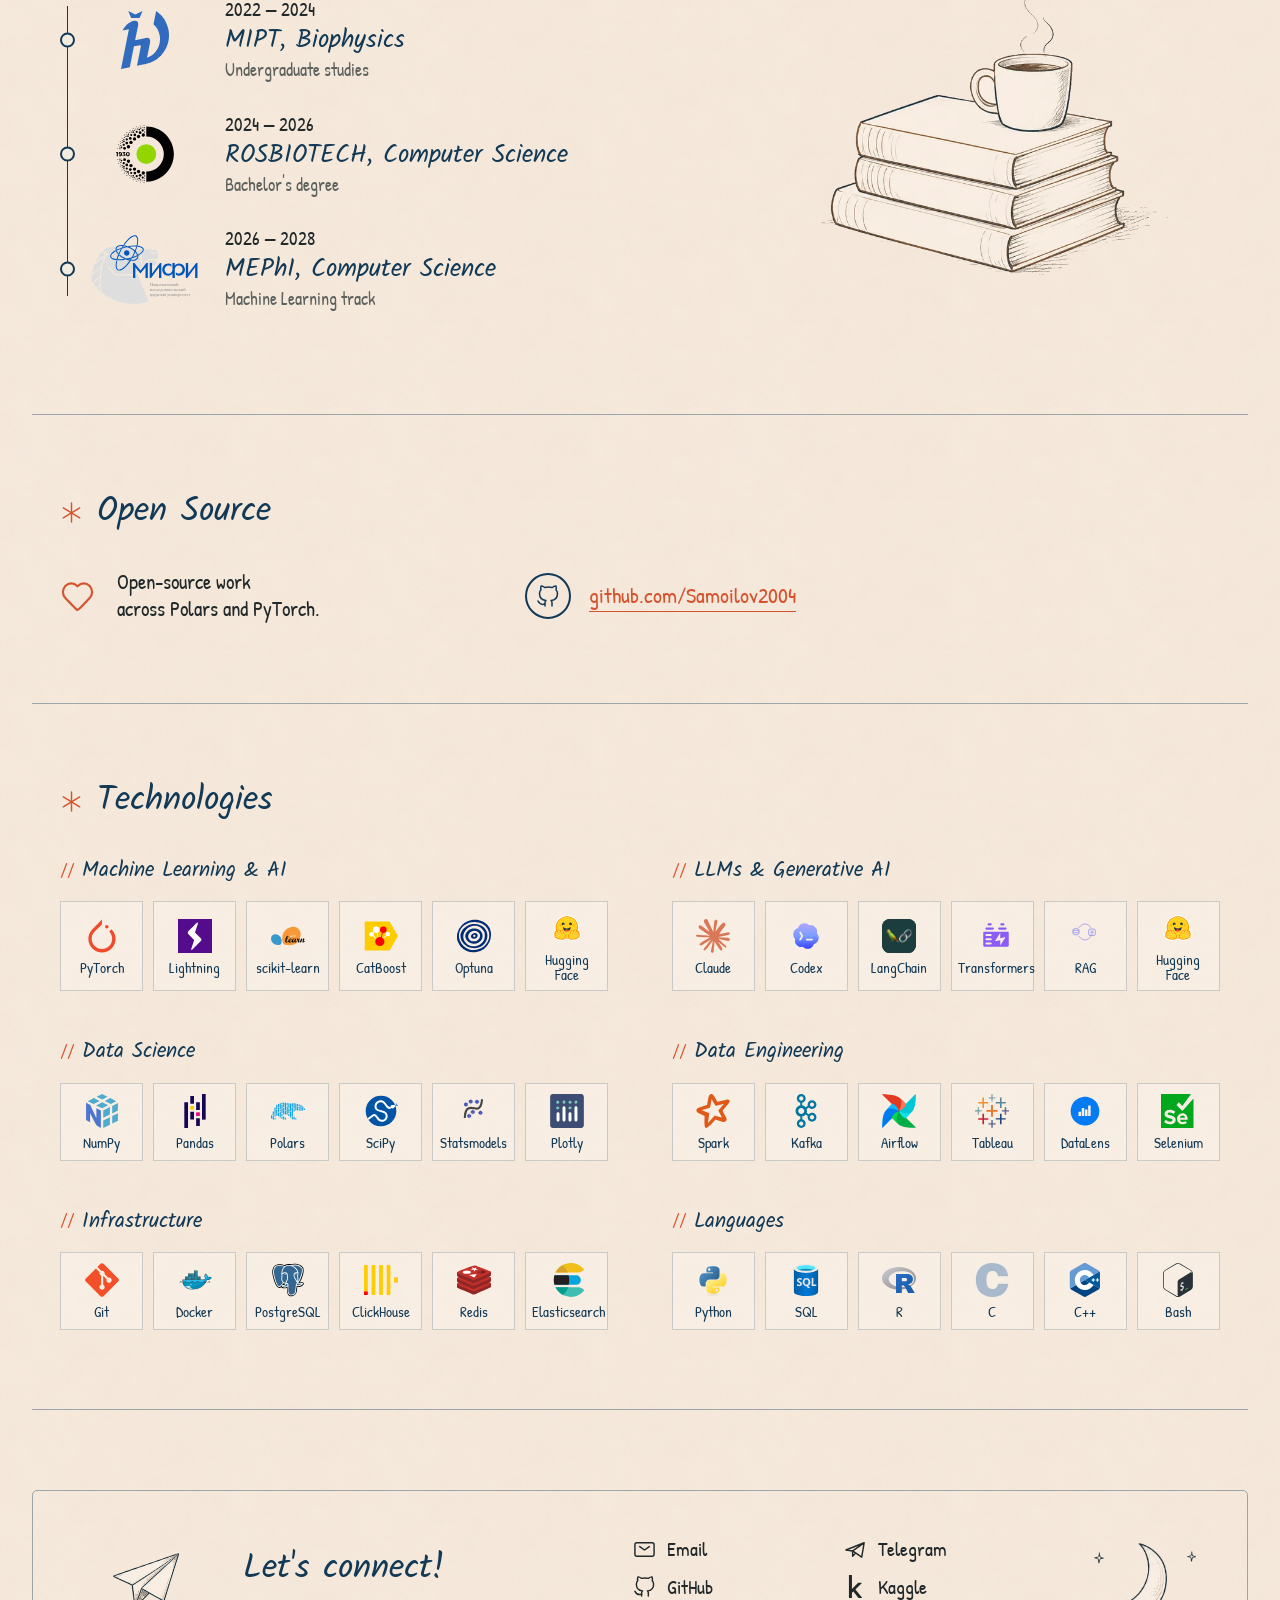
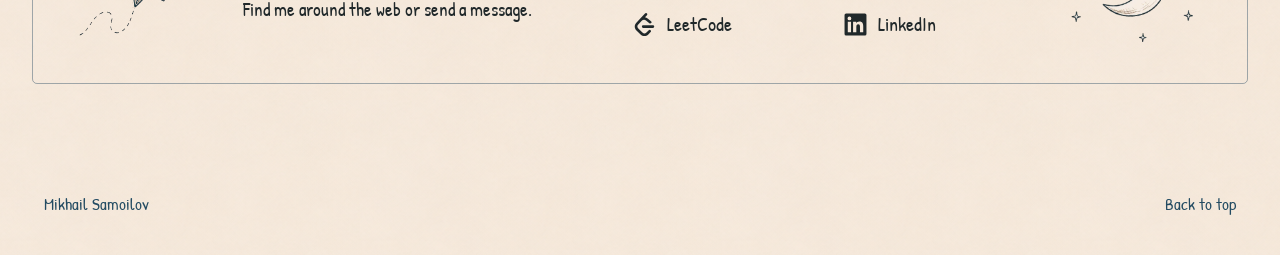
==== commit e947fc5d: "totally new design" ====
--- a/index.html
+++ b/index.html
@@ -1,642 +1,207 @@
-<!DOCTYPE html>
-<html lang="en" data-theme="dark">
+<!doctype html>
+<html lang="en">
 <head>
-  <meta charset="UTF-8">
-  <meta name="viewport" content="width=device-width, initial-scale=1.0">
-  <meta name="description" content="Machine Learning Engineer — building production AI systems, neural architectures, and research tooling.">
-  <meta name="keywords" content="machine learning engineer, AI, deep learning, MLOps, PyTorch, portfolio, CV">
-  <meta name="author" content="Samoilov Mikhail">
-  <meta name="robots" content="index, follow">
-  <meta name="theme-color" content="#0c0b09">
-
+  <meta charset="utf-8">
+  <meta name="viewport" content="width=device-width, initial-scale=1">
+  <meta name="description" content="Mikhail Samoilov — ML engineer at Yandex Search. Education, production machine learning, open source, and selected technologies.">
+  <meta name="theme-color" content="#f4ecdf">
   <meta property="og:type" content="website">
-  <meta property="og:title" content="Samoilov Mikhail — DS / ML Engineer">
-  <meta property="og:description" content="Building production AI systems from research to deployment.">
-
-  <meta name="twitter:card" content="summary_large_image">
-  <meta name="twitter:title" content="Samoilov Mikhail — DS / ML Engineer">
-  <meta name="twitter:description" content="Building production AI systems from research to deployment.">
-
-  <title>Samoilov Mikhail — DS / ML Engineer</title>
-
-  <link rel="preconnect" href="https://fonts.googleapis.com">
-  <link rel="preconnect" href="https://fonts.gstatic.com" crossorigin>
-  <link href="https://fonts.googleapis.com/css2?family=Syne:wght@700;800&family=JetBrains+Mono:wght@400;500&display=swap" rel="stylesheet">
-
-  <link rel="stylesheet" href="css/base.css">
-  <link rel="stylesheet" href="css/components.css">
-  <link rel="stylesheet" href="css/sections.css">
-  <link rel="stylesheet" href="css/animations.css">
+  <meta property="og:title" content="Mikhail Samoilov — ML Engineer">
+  <meta property="og:description" content="A personal page about production ML, education, open source, and technology.">
+  <title>Mikhail Samoilov — ML Engineer</title>
+  <link rel="preload" href="assets/fonts/Kalam-Regular.ttf" as="font" type="font/ttf" crossorigin>
+  <link rel="preload" href="assets/fonts/PatrickHand-Regular.ttf" as="font" type="font/ttf" crossorigin>
+  <link rel="stylesheet" href="css/site.css">
+  <script src="js/site.js" defer></script>
 </head>
 <body>
-
-  <a href="#main" class="skip-link">Skip to main content</a>
-
-  <!-- Scroll Progress -->
-  <div class="scroll-progress" id="scrollProgress" role="progressbar" aria-label="Page reading progress" aria-valuenow="0" aria-valuemin="0" aria-valuemax="100"></div>
-
-  <!-- ═══════════════════════════ NAVIGATION ═══════════════════════════ -->
-  <header class="nav" id="nav" role="banner">
-    <div class="nav-inner container">
-
-      <a href="#" class="nav-logo" aria-label="Samoilov Mikhail — back to top">
-        <span class="nav-logo-mark" aria-hidden="true">MS</span>
-        <span class="nav-logo-name">Mikhail Samoilov</span>
-      </a>
-
-      <nav aria-label="Primary navigation">
-        <ul class="nav-links" role="list">
-          <li><a href="#experience" class="nav-link" data-section="experience">Experience</a></li>
-          <li><a href="#highlights" class="nav-link" data-section="highlights">Highlights</a></li>
-          <li><a href="#skills" class="nav-link" data-section="skills">Skills</a></li>
-          <li><a href="#contact" class="nav-link" data-section="contact">Contact</a></li>
-        </ul>
+  <a class="skip-link" href="#main-content">Skip to content</a>
+
+  <header class="site-header" aria-label="Site header">
+    <div class="site-header__inner">
+      <a class="site-name" href="#top" aria-label="Back to top">Mikhail Samoilov</a>
+      <nav class="site-nav" aria-label="Main navigation">
+        <a href="#work">Work</a><span aria-hidden="true">/</span>
+        <a href="#education">Education</a><span aria-hidden="true">/</span>
+        <a href="#open-source">Open Source</a><span aria-hidden="true">/</span>
+        <a href="#tech">Technologies</a><span aria-hidden="true">/</span>
+        <a href="#contacts">Contacts</a>
       </nav>
-
-      <div class="nav-actions">
-        <button class="theme-toggle" id="themeToggle" aria-label="Toggle color theme" title="Toggle theme">
-          <svg class="icon-sun" width="16" height="16" viewBox="0 0 24 24" fill="none" stroke="currentColor" stroke-width="2" aria-hidden="true">
-            <circle cx="12" cy="12" r="5"/>
-            <path d="M12 1v2M12 21v2M4.22 4.22l1.42 1.42M18.36 18.36l1.42 1.42M1 12h2M21 12h2M4.22 19.78l1.42-1.42M18.36 5.64l1.42-1.42"/>
-          </svg>
-          <svg class="icon-moon" width="16" height="16" viewBox="0 0 24 24" fill="none" stroke="currentColor" stroke-width="2" aria-hidden="true">
-            <path d="M21 12.79A9 9 0 1 1 11.21 3 7 7 0 0 0 21 12.79z"/>
-          </svg>
-        </button>
-
-        <div class="resume-group" role="group" aria-label="Download resume">
-          <a href="latex_cv/Mikhail_Samoilov_CV_EN.pdf" class="btn-resume" aria-label="Download English resume" download>
-            <svg width="12" height="12" viewBox="0 0 24 24" fill="none" stroke="currentColor" stroke-width="2.2" aria-hidden="true">
-              <path d="M21 15v4a2 2 0 0 1-2 2H5a2 2 0 0 1-2-2v-4"/>
-              <polyline points="7 10 12 15 17 10"/>
-              <line x1="12" y1="15" x2="12" y2="3"/>
-            </svg>
-            CV EN
-          </a>
-          <a href="latex_cv/Mikhail_Samoilov_CV_RU.pdf" class="btn-resume" aria-label="Download Russian resume" download>CV RU</a>
-        </div>
-
-        <button class="nav-hamburger" id="navToggle" aria-label="Open navigation menu" aria-expanded="false" aria-controls="navMobile">
-          <span></span><span></span><span></span>
-        </button>
-      </div>
     </div>
   </header>
 
-  <!-- Mobile Nav Overlay -->
-  <div class="nav-mobile" id="navMobile" aria-hidden="true" role="dialog" aria-modal="true" aria-label="Navigation menu">
-    <button class="nav-mobile-close" id="navMobileClose" aria-label="Close navigation menu">
-      <svg width="20" height="20" viewBox="0 0 24 24" fill="none" stroke="currentColor" stroke-width="2" aria-hidden="true">
-        <line x1="18" y1="6" x2="6" y2="18"/><line x1="6" y1="6" x2="18" y2="18"/>
-      </svg>
-    </button>
-    <nav aria-label="Mobile navigation">
-      <ul class="nav-mobile-links" role="list">
-        <li><a href="#experience" class="nav-mobile-link">Experience</a></li>
-        <li><a href="#highlights" class="nav-mobile-link">Highlights</a></li>
-        <li><a href="#skills" class="nav-mobile-link">Skills</a></li>
-        <li><a href="#contact" class="nav-mobile-link">Contact</a></li>
-      </ul>
-    </nav>
-    <div class="resume-group" role="group" aria-label="Download resume" style="width:100%;justify-content:center">
-      <a href="latex_cv/Mikhail_Samoilov_CV_EN.pdf" class="btn-resume" aria-label="Download English resume" style="flex:1;justify-content:center" download>CV EN</a>
-      <a href="latex_cv/Mikhail_Samoilov_CV_RU.pdf" class="btn-resume" aria-label="Download Russian resume" style="flex:1;justify-content:center" download>CV RU</a>
-    </div>
-  </div>
-  <div class="nav-mobile-backdrop" id="navBackdrop" aria-hidden="true"></div>
-
-  <!-- ═══════════════════════════ MAIN CONTENT ═══════════════════════════ -->
-  <main id="main">
-
-    <!-- ───────── 1. HERO ───────── -->
-    <section class="hero" id="hero" aria-label="Introduction">
-      <canvas class="hero-canvas" id="heroCanvas" aria-hidden="true"></canvas>
-
-      <div class="hero-content container">
-        <div class="hero-grid">
-
-          <!-- Left: identity text -->
-          <div class="hero-identity">
-            <div class="hero-status">
-              <span class="status-dot" aria-hidden="true"></span>
-              Currently at Yandex Search
-            </div>
-
-            <h1 class="hero-name reveal reveal-d1">Mikhail Samoilov<span class="cursor" aria-hidden="true"></span></h1>
-
-            <p class="hero-role reveal reveal-d2">DS / ML Engineer</p>
-
-            <p class="hero-degree reveal reveal-d2">
-              M.S. Computer Science Student, Data Scientist in Yandex
-            </p>
-
-            <p class="hero-bio reveal reveal-d3">
-              I build ML systems for large-scale search problems — currently working on antispam at Yandex Search. Background in biophysics at MIPT; now pursuing CS. Drawn to the intersection of rigorous math and systems that ship.
-            </p>
-
-            <div class="hero-cta reveal reveal-d4">
-              <a href="#highlights" class="btn btn-primary btn-lg">
-                View highlights
-                <svg width="15" height="15" viewBox="0 0 24 24" fill="none" stroke="currentColor" stroke-width="2.2" aria-hidden="true">
-                  <path d="M5 12h14M12 5l7 7-7 7"/>
-                </svg>
-              </a>
-              <a href="#contact" class="btn btn-ghost btn-lg">Get in touch</a>
-            </div>
-
-            <div class="hero-links reveal reveal-d5" aria-label="Social links">
-              <a href="https://github.com/Samoilov2004" class="hero-link" aria-label="GitHub" target="_blank" rel="noopener noreferrer">
-                <svg width="16" height="16" viewBox="0 0 24 24" fill="currentColor" aria-hidden="true"><path d="M12 0C5.37 0 0 5.37 0 12c0 5.31 3.435 9.795 8.205 11.385.6.105.825-.255.825-.57 0-.285-.015-1.23-.015-2.235-3.015.555-3.795-.735-4.035-1.41-.135-.345-.72-1.41-1.23-1.695-.42-.225-1.02-.78-.015-.795.945-.015 1.62.87 1.845 1.23 1.08 1.815 2.805 1.305 3.495.99.105-.78.42-1.305.765-1.605-2.67-.3-5.46-1.335-5.46-5.925 0-1.305.465-2.385 1.23-3.225-.12-.3-.54-1.53.12-3.18 0 0 1.005-.315 3.3 1.23.96-.27 1.98-.405 3-.405s2.04.135 3 .405c2.295-1.56 3.3-1.23 3.3-1.23.66 1.65.24 2.88.12 3.18.765.84 1.23 1.905 1.23 3.225 0 4.605-2.805 5.625-5.475 5.925.435.375.81 1.095.81 2.22 0 1.605-.015 2.895-.015 3.3 0 .315.225.69.825.57A12.02 12.02 0 0 0 24 12c0-6.63-5.37-12-12-12z"/></svg>
-              </a>
-              <a href="https://www.linkedin.com/in/samoilov-mikhail-a10559425" class="hero-link" aria-label="LinkedIn" target="_blank" rel="noopener noreferrer">
-                <svg width="16" height="16" viewBox="0 0 24 24" fill="currentColor" aria-hidden="true"><path d="M16 8a6 6 0 0 1 6 6v7h-4v-7a2 2 0 0 0-2-2 2 2 0 0 0-2 2v7h-4v-7a6 6 0 0 1 6-6zM2 9h4v12H2z"/><circle cx="4" cy="4" r="2"/></svg>
-              </a>
-              <a href="https://t.me/samoilov_ma" class="hero-link" aria-label="Telegram" target="_blank" rel="noopener noreferrer">
-                <svg width="16" height="16" viewBox="0 0 24 24" fill="currentColor" aria-hidden="true">
-                  <path d="M21.8 3.6L2.8 10.9c-1.3.5-1.3 1.2-.2 1.5l4.9 1.5 1.8 5.5c.2.6.1.8.7.8.5 0 .8-.2 1.1-.5l2.7-2.6 5.5 4.1c1 .6 1.7.3 1.9-.9l3.1-15c.3-1.5-.6-2.2-1.5-1.7zM8.2 13.6l10.8-6.8c.5-.3 1-.2.6.2l-8.8 7.9-.3 3.3-1.7-4.6-4.1-1.3 3.5-1.7z"/>
-                </svg>
-              </a>
-              <a href="https://www.kaggle.com/samoilovmikhail" class="hero-link" aria-label="Kaggle" target="_blank" rel="noopener noreferrer">
-                <svg width="16" height="16" viewBox="0 0 24 24" fill="currentColor" aria-hidden="true"><path d="M18.825 23.859c-.022.092-.117.141-.281.141h-3.139c-.187 0-.351-.082-.492-.248l-5.178-6.589-1.448 1.374v5.111c0 .235-.117.352-.351.352H5.505c-.236 0-.354-.117-.354-.352V.353c0-.233.118-.353.354-.353h2.431c.234 0 .351.12.351.353v14.343l6.203-6.272c.165-.165.33-.246.495-.246h3.239c.144 0 .236.06.285.18.046.149.034.255-.036.315l-6.555 6.344 6.836 8.507c.095.104.117.208.07.334z"/></svg>
-              </a>
-              <a href="https://leetcode.com/u/Cro-Magnon/" class="hero-link" aria-label="LeetCode" target="_blank" rel="noopener noreferrer">
-                <svg width="16" height="16" viewBox="0 0 24 24" fill="currentColor" aria-hidden="true"><path d="M13.483 0a1.374 1.374 0 0 0-.961.438L7.116 6.226l-3.854 4.126a5.266 5.266 0 0 0-1.209 2.104 5.35 5.35 0 0 0-.125.513 5.527 5.527 0 0 0 .062 2.362 5.83 5.83 0 0 0 .349 1.017 5.938 5.938 0 0 0 1.271 1.818l4.277 4.193.039.038c2.248 2.165 5.852 2.133 8.063-.074l2.396-2.392c.54-.54.54-1.414.003-1.955a1.378 1.378 0 0 0-1.951-.003l-2.396 2.392a3.021 3.021 0 0 1-4.205.038l-.02-.019-4.276-4.193c-.652-.64-.972-1.469-.948-2.263a2.68 2.68 0 0 1 .066-.523 2.545 2.545 0 0 1 .619-1.164L9.13 8.114c1.058-1.134 3.204-1.27 4.43-.278l3.501 2.831c.593.48 1.461.387 1.94-.207a1.384 1.384 0 0 0-.207-1.943l-3.5-2.831c-.8-.647-1.766-1.045-2.774-1.202l2.015-2.158A1.384 1.384 0 0 0 13.483 0zm-2.866 12.815a1.38 1.38 0 0 0-1.38 1.382 1.38 1.38 0 0 0 1.38 1.382H20.79a1.38 1.38 0 0 0 1.38-1.382 1.38 1.38 0 0 0-1.38-1.382z"/></svg>
-              </a>
+  <main id="main-content" tabindex="-1">
+    <section class="hero" id="top" aria-labelledby="hero-title">
+      <div class="hero__inner">
+        <div class="hero-copy" data-reveal>
+          <h1 id="hero-title">Mikhail Samoilov</h1>
+          <p class="hero-role">Data Science & ML Engineering</p>
+          <p class="hero-company">Yandex Search / Trust & Safety</p>
+          <p class="hero-location"><span class="ui-icon ui-icon--pin" aria-hidden="true"></span>Moscow</p>
+
+          <nav class="hero-contacts" aria-label="Quick contact links">
+            <a href="https://github.com/Samoilov2004" target="_blank" rel="me noreferrer"><span class="contact-mark contact-mark--github" aria-hidden="true"></span><span>GitHub</span></a>
+            <a href="https://t.me/samoilov_ma" target="_blank" rel="me noreferrer"><span class="contact-mark contact-mark--telegram" aria-hidden="true"></span><span>Telegram</span></a>
+            <a href="https://www.linkedin.com/in/samoilov-mikhail-a10559425" target="_blank" rel="me noreferrer"><span class="contact-mark contact-mark--linkedin" aria-hidden="true"></span><span>LinkedIn</span></a>
+          </nav>
+        </div>
+
+        <div class="hero-art" data-reveal>
+          <picture>
+            <source srcset="assets/illustrations/cat-window-sleeping-v2.webp" type="image/webp">
+            <img src="assets/illustrations/cat-window-sleeping-v2.png" width="2658" height="2364" alt="A pale sphynx cat sleeping on a windowsill in front of a dark blue night city">
+          </picture>
+          <picture class="cat-note" aria-hidden="true">
+            <source srcset="assets/illustrations/cat-note.webp" type="image/webp">
+            <img src="assets/illustrations/cat-note.png" width="145" height="185" alt="">
+          </picture>
+        </div>
+
+        <a class="scroll-cue" href="#work" aria-label="Scroll to work"><span class="ui-icon ui-icon--down" aria-hidden="true"></span></a>
+      </div>
+    </section>
+
+    <div class="page-shell">
+      <section class="page-section work" id="work" aria-labelledby="work-title" data-reveal>
+        <header class="section-heading"><span class="ui-icon ui-icon--asterisk" aria-hidden="true"></span><h2 id="work-title">Work</h2></header>
+        <div class="work-grid">
+          <div class="work-summary">
+            <div class="yandex-mark" aria-hidden="true"><img src="assets/logos/yandex.svg" width="50" height="50" alt=""></div>
+            <div class="work-summary__main">
+              <h3>Data Scientist</h3>
+              <p>Yandex Search / Antispam &amp;</p>
+              <dl class="work-meta">
+                <div><dt><span class="ui-icon ui-icon--calendar" aria-hidden="true"></span><span class="sr-only">Dates</span></dt><dd>Feb 2025 — present</dd></div>
+                <div><dt><span class="ui-icon ui-icon--pin" aria-hidden="true"></span><span class="sr-only">Location</span></dt><dd>Moscow</dd></div>
+              </dl>
             </div>
           </div>
-
-          <!-- Right: photo -->
-          <div class="hero-photo-wrap reveal reveal-d2">
-            <div class="hero-photo">
-              <div class="photo-frame">
-                <div class="photo-bg" aria-hidden="true"></div>
-                <!-- Replace SVG below with: <img src="your-photo.jpg" alt="Mikhail Samoilov" class="photo-silhouette"> -->
-                <svg style="position:absolute;inset:0;width:100%;height:100%" viewBox="0 0 280 308" xmlns="http://www.w3.org/2000/svg" aria-hidden="true">
-                  <defs>
-                    <radialGradient id="ph-glow" cx="50%" cy="38%" r="52%">
-                      <stop offset="0%" stop-color="rgba(0,212,255,0.09)"/>
-                      <stop offset="100%" stop-color="rgba(0,0,0,0)"/>
-                    </radialGradient>
-                  </defs>
-                  <rect width="280" height="308" fill="url(#ph-glow)"/>
-                  <circle cx="140" cy="106" r="54" fill="rgba(0,212,255,0.05)" stroke="rgba(0,212,255,0.12)" stroke-width="1"/>
-                  <path d="M 28 308 C 32 228 82 186 140 186 C 198 186 248 228 252 308 Z" fill="rgba(0,212,255,0.03)" stroke="rgba(0,212,255,0.08)" stroke-width="1"/>
-                  <rect x="14" y="14" width="252" height="280" rx="18" fill="none" stroke="rgba(0,212,255,0.07)" stroke-width="1" stroke-dasharray="5 5"/>
-                </svg>
-              </div>
-            </div>
-            <p class="photo-hint-label">[ your photo here ]</p>
+          <div class="work-details">
+            <p>Working on search antispam systems across the ML product lifecycle — from problem framing and experimentation to production integration.</p>
+            <ul>
+              <li>Train and integrate models for spam, harmful content, and fraudulent activity.</li>
+              <li>Automate crowdsourced labeling workflows and reduce labeling costs.</li>
+              <li>Conduct technical interviews for analytics and Python roles.</li>
+            </ul>
           </div>
-
-        </div>
-      </div>
-    </section>
-
-    <!-- ───────── 2. EXPERIENCE + EDUCATION ───────── -->
-    <section class="section experience-section" id="experience" aria-labelledby="experience-heading">
-      <div class="container">
-        <div class="section-header reveal">
-          <span class="section-tag">Background</span>
-          <h2 class="section-heading" id="experience-heading">My journey</h2>
-        </div>
-
-        <!-- Tab navigation -->
-        <div class="exp-tabs reveal" role="tablist" aria-label="Background sections">
-          <button class="exp-tab exp-tab--active" data-tab="work" role="tab" id="tab-btn-work" aria-selected="true" aria-controls="tab-work">
-            <svg width="13" height="13" viewBox="0 0 24 24" fill="none" stroke="currentColor" stroke-width="2" aria-hidden="true"><rect x="2" y="7" width="20" height="14" rx="2"/><path d="M16 21V5a2 2 0 0 0-2-2h-4a2 2 0 0 0-2 2v16"/></svg>
-            Work
-          </button>
-          <button class="exp-tab" data-tab="education" role="tab" id="tab-btn-education" aria-selected="false" aria-controls="tab-education">
-            <svg width="13" height="13" viewBox="0 0 24 24" fill="none" stroke="currentColor" stroke-width="2" aria-hidden="true"><path d="M22 10v6M2 10l10-5 10 5-10 5z"/><path d="M6 12v5c3 3 9 3 12 0v-5"/></svg>
-            Education
-          </button>
-        </div>
-
-        <!-- ── Work Tab ── -->
-        <div class="exp-panel" id="tab-work" role="tabpanel" aria-labelledby="tab-btn-work">
-        <div class="timeline" role="list">
-
-          <div class="timeline-item reveal" role="listitem">
-            <div class="timeline-marker" aria-hidden="true">
-              <div class="timeline-dot timeline-dot--active"></div>
-              <div class="timeline-line timeline-line--last"></div>
-            </div>
-            <div class="timeline-content">
-              <div class="timeline-head">
-                <div class="timeline-head-left">
-                  <div class="timeline-logo" aria-hidden="true">
-                    <img src="assets/logos/yandex.svg" alt="">
-                  </div>
-                  <div>
-                    <h3 class="timeline-role">Analyst Developer — Search Antispam / Antifraud</h3>
-                    <span class="timeline-company">Yandex Search</span>
-                  </div>
-                </div>
-                <div class="timeline-meta">
-                  <span class="timeline-period">Feb 2025 — Present</span>
-                  <span class="timeline-location">Moscow, Russia</span>
-                </div>
-              </div>
-              <p class="timeline-desc">
-                Developing ML products end-to-end: training and integrating models for spam and harmful-content filtering, automating crowd-labeling workflows, and conducting technical interviews in analytics and Python.
-              </p>
-              <div class="tech-stack">
-                <span class="tech-badge">Python</span>
-                <span class="tech-badge">ML</span>
-                <span class="tech-badge">Search</span>
-              </div>
-            </div>
+        </div>
+      </section>
+
+      <section class="page-section education" id="education" aria-labelledby="education-title" data-reveal>
+        <header class="section-heading"><span class="ui-icon ui-icon--asterisk" aria-hidden="true"></span><h2 id="education-title">Education</h2></header>
+        <div class="education-layout">
+          <ol class="education-timeline">
+            <li><img src="assets/logos/mipt.svg" width="46" height="54" alt="MIPT logo"><div><p class="education-date">2022 — 2024</p><h3>MIPT, Biophysics</h3><p>Undergraduate studies</p></div></li>
+            <li><img src="assets/logos/rosbiotech.svg" width="50" height="50" alt="ROSBIOTECH logo"><div><p class="education-date">2024 — 2026</p><h3>ROSBIOTECH, Computer Science</h3><p>Bachelor's degree</p></div></li>
+            <li><img class="education-logo--mephi" src="assets/logos/mephi.svg" width="110" height="72" alt="MEPhI logo"><div><p class="education-date">2026 — 2028</p><h3>MEPhI, Computer Science</h3><p>Machine Learning track</p></div></li>
+          </ol>
+          <img class="books-illustration" src="assets/illustrations/books-coffee-transparent.png" width="640" height="592" alt="" loading="lazy">
+        </div>
+      </section>
+
+      <section class="page-section open-source" id="open-source" aria-labelledby="opensource-title" data-reveal>
+        <header class="section-heading"><span class="ui-icon ui-icon--asterisk" aria-hidden="true"></span><h2 id="opensource-title">Open Source</h2></header>
+        <div class="opensource-row">
+          <div class="opensource-copy"><span class="ui-icon ui-icon--heart" aria-hidden="true"></span><p>Open-source work<br>across Polars and PyTorch.</p></div>
+          <a class="github-link" href="https://github.com/Samoilov2004" target="_blank" rel="me noreferrer"><span class="contact-mark contact-mark--github contact-mark--small" aria-hidden="true"></span><span>github.com/Samoilov2004</span></a>
+        </div>
+      </section>
+
+      <section class="page-section technologies" id="tech" aria-labelledby="tech-title" data-reveal>
+        <header class="section-heading"><span class="ui-icon ui-icon--asterisk" aria-hidden="true"></span><h2 id="tech-title">Technologies</h2></header>
+        <div class="tech-categories">
+          <section class="tech-category" aria-labelledby="tech-ml">
+            <h3 id="tech-ml">Machine Learning &amp; AI</h3>
+            <ul class="tech-badges">
+              <li><img src="assets/badges/pytorch.svg" alt="" width="34" height="34"><span>PyTorch</span></li>
+              <li><img src="assets/badges/lightning.svg" alt="" width="34" height="34"><span>Lightning</span></li>
+              <li><img src="assets/badges/scikit-learn.svg" alt="" width="34" height="34"><span>scikit-learn</span></li>
+              <li><img src="assets/badges/catboost.svg" alt="" width="34" height="34"><span>CatBoost</span></li>
+              <li><img src="assets/badges/optuna.svg" alt="" width="34" height="34"><span>Optuna</span></li>
+              <li><img src="assets/badges/hf.svg" alt="" width="34" height="34"><span>Hugging Face</span></li>
+            </ul>
+          </section>
+
+          <section class="tech-category" aria-labelledby="tech-llm">
+            <h3 id="tech-llm">LLMs &amp; Generative AI</h3>
+            <ul class="tech-badges">
+              <li><img src="assets/badges/claude.svg" alt="" width="34" height="34"><span>Claude</span></li>
+              <li><img src="assets/badges/codex.svg" alt="" width="34" height="34"><span>Codex</span></li>
+              <li><img src="assets/badges/langchain.svg" alt="" width="34" height="34"><span>LangChain</span></li>
+              <li><img src="assets/badges/transformer.svg" alt="" width="34" height="34"><span>Transformers</span></li>
+              <li><img src="assets/badges/rag.svg" alt="" width="34" height="34"><span>RAG</span></li>
+              <li><img src="assets/badges/hf.svg" alt="" width="34" height="34"><span>Hugging Face</span></li>
+            </ul>
+          </section>
+
+          <section class="tech-category" aria-labelledby="tech-data-science">
+            <h3 id="tech-data-science">Data Science</h3>
+            <ul class="tech-badges">
+              <li><img src="assets/badges/numpy.svg" alt="" width="34" height="34"><span>NumPy</span></li>
+              <li><img src="assets/badges/pandas.svg" alt="" width="34" height="34"><span>Pandas</span></li>
+              <li><img src="assets/badges/polars.svg" alt="" width="34" height="34"><span>Polars</span></li>
+              <li><img src="assets/badges/scipy.svg" alt="" width="34" height="34"><span>SciPy</span></li>
+              <li><img src="assets/badges/statsmodels.svg" alt="" width="34" height="34"><span>Statsmodels</span></li>
+              <li><img src="assets/badges/plotly.svg" alt="" width="34" height="34"><span>Plotly</span></li>
+            </ul>
+          </section>
+
+          <section class="tech-category" aria-labelledby="tech-engineering">
+            <h3 id="tech-engineering">Data Engineering</h3>
+            <ul class="tech-badges">
+              <li><img src="assets/badges/spark.svg" alt="" width="34" height="34"><span>Spark</span></li>
+              <li><img src="assets/badges/kafka.svg" alt="" width="34" height="34"><span>Kafka</span></li>
+              <li><img src="assets/badges/apache-airflow.svg" alt="" width="34" height="34"><span>Airflow</span></li>
+              <li><img src="assets/badges/tableau.svg" alt="" width="34" height="34"><span>Tableau</span></li>
+              <li><img src="assets/badges/datalens.svg" alt="" width="34" height="34"><span>DataLens</span></li>
+              <li><img src="assets/badges/selenium.svg" alt="" width="34" height="34"><span>Selenium</span></li>
+            </ul>
+          </section>
+
+          <section class="tech-category" aria-labelledby="tech-infra">
+            <h3 id="tech-infra">Infrastructure</h3>
+            <ul class="tech-badges">
+              <li><img src="assets/badges/git.svg" alt="" width="34" height="34"><span>Git</span></li>
+              <li><img src="assets/badges/docker.svg" alt="" width="34" height="34"><span>Docker</span></li>
+              <li><img src="assets/badges/postgresql.svg" alt="" width="34" height="34"><span>PostgreSQL</span></li>
+              <li><img src="assets/badges/clickhouse.svg" alt="" width="34" height="34"><span>ClickHouse</span></li>
+              <li><img src="assets/badges/redis.svg" alt="" width="34" height="34"><span>Redis</span></li>
+              <li><img src="assets/badges/elasticsearch.svg" alt="" width="34" height="34"><span>Elasticsearch</span></li>
+            </ul>
+          </section>
+
+          <section class="tech-category" aria-labelledby="tech-languages">
+            <h3 id="tech-languages">Languages</h3>
+            <ul class="tech-badges">
+              <li><img src="assets/badges/python.svg" alt="" width="34" height="34"><span>Python</span></li>
+              <li><img src="assets/badges/sql.svg" alt="" width="34" height="34"><span>SQL</span></li>
+              <li><img src="assets/badges/r.svg" alt="" width="34" height="34"><span>R</span></li>
+              <li><img src="assets/badges/c.svg" alt="" width="34" height="34"><span>C</span></li>
+              <li><img src="assets/badges/cplusplus.svg" alt="" width="34" height="34"><span>C++</span></li>
+              <li><img src="assets/badges/bash.svg" alt="" width="34" height="34"><span>Bash</span></li>
+            </ul>
+          </section>
+        </div>
+      </section>
+
+      <section class="page-section contacts" id="contacts" aria-labelledby="contacts-title" data-reveal>
+        <div class="contact-card">
+          <img class="contact-card__plane" src="assets/illustrations/paper-plane-transparent.png" width="520" height="404" alt="" loading="lazy">
+          <div class="contact-card__copy"><h2 id="contacts-title">Let's connect!</h2><p>Find me around the web or send a message.</p></div>
+          <div class="contact-card__links">
+            <a href="mailto:kryiska9@gmail.com"><span class="ui-icon ui-icon--mail" aria-hidden="true"></span>Email</a>
+            <a href="https://t.me/samoilov_ma" target="_blank" rel="me noreferrer"><span class="ui-icon ui-icon--telegram" aria-hidden="true"></span>Telegram</a>
+            <a href="https://github.com/Samoilov2004" target="_blank" rel="me noreferrer"><span class="ui-icon ui-icon--github" aria-hidden="true"></span>GitHub</a>
+            <a href="https://www.kaggle.com/samoilovmikhail" target="_blank" rel="me noreferrer"><span class="ui-icon ui-icon--kaggle" aria-hidden="true"></span>Kaggle</a>
+            <a href="https://leetcode.com/u/Cro-Magnon/" target="_blank" rel="me noreferrer"><span class="ui-icon ui-icon--leetcode" aria-hidden="true"></span>LeetCode</a>
+            <a href="https://www.linkedin.com/in/samoilov-mikhail-a10559425" target="_blank" rel="me noreferrer"><span class="ui-icon ui-icon--linkedin" aria-hidden="true"></span>LinkedIn</a>
           </div>
-
-        </div>
-        </div><!-- /tab-work -->
-
-        <!-- ── Education Tab ── -->
-        <div class="exp-panel exp-panel--hidden" id="tab-education" role="tabpanel" aria-labelledby="tab-btn-education">
-        <div class="timeline" role="list">
-
-          <div class="timeline-item reveal" role="listitem">
-            <div class="timeline-marker" aria-hidden="true">
-              <div class="timeline-dot"></div>
-              <div class="timeline-line"></div>
-            </div>
-            <div class="timeline-content">
-              <div class="timeline-head">
-                <div class="timeline-head-left">
-                  <div class="timeline-logo" aria-hidden="true">
-                    <div class="timeline-logo" aria-hidden="true">
-                      <img src="assets/logos/hse.svg" alt="">
-                    </div>
-                  </div>
-                  <div>
-                    <h3 class="timeline-role">M.S. Computer Science</h3>
-                    <span class="timeline-company">HSE — Higher School of Economics, Moscow</span>
-                  </div>
-                </div>
-                <div class="timeline-meta">
-                  <span class="timeline-period">2026 — 2028</span>
-                  <span class="timeline-location">Planned</span>
-                </div>
-              </div>
-              <p class="timeline-desc">
-                Upcoming master's programme in Computer Science.
-              </p>
-            </div>
-          </div>
-
-          <div class="timeline-item reveal reveal-d1" role="listitem">
-            <div class="timeline-marker" aria-hidden="true">
-              <div class="timeline-dot timeline-dot--active"></div>
-              <div class="timeline-line"></div>
-            </div>
-            <div class="timeline-content">
-              <div class="timeline-head">
-                <div class="timeline-head-left">
-                  <div class="timeline-logo" aria-hidden="true">
-                    <div class="timeline-logo" aria-hidden="true">
-                      <img class="logo-light" src="assets/logos/rosbiotech_dark.svg" alt="">
-                      <img class="logo-dark" src="assets/logos/rosbiotech_light.svg" alt="">
-                    </div>
-                  </div>
-                  <div>
-                    <h3 class="timeline-role">B.S. Computer Science</h3>
-                    <span class="timeline-company">ROSBIOTECH, Moscow</span>
-                  </div>
-                </div>
-                <div class="timeline-meta">
-                  <span class="timeline-period">2024 — 2026</span>
-                  <span class="timeline-location">Moscow, Russia</span>
-                </div>
-              </div>
-              <p class="timeline-desc">
-                Bachelor's programme in Computer Science. Currently enrolled.
-              </p>
-              <div class="tech-stack">
-                <span class="tech-badge">Algorithms</span>
-                <span class="tech-badge">Machine Learning</span>
-                <span class="tech-badge">Computer Science</span>
-              </div>
-            </div>
-          </div>
-
-          <div class="timeline-item reveal reveal-d2" role="listitem">
-            <div class="timeline-marker" aria-hidden="true">
-              <div class="timeline-dot"></div>
-              <div class="timeline-line"></div>
-            </div>
-            <div class="timeline-content">
-              <div class="timeline-head">
-                <div class="timeline-head-left">
-                  <div class="timeline-logo" aria-hidden="true">
-                    <div class="timeline-logo" aria-hidden="true">
-                      <img src="assets/logos/mipt.svg" alt="">
-                    </div>
-                  </div>
-                  <div>
-                    <h3 class="timeline-role">B.S. Biophysics</h3>
-                    <span class="timeline-company">MIPT — Moscow Institute of Physics and Technology</span>
-                  </div>
-                </div>
-                <div class="timeline-meta">
-                  <span class="timeline-period">2022 — 2024</span>
-                  <span class="timeline-location">Moscow, Russia</span>
-                </div>
-              </div>
-              <p class="timeline-desc">
-                Studied biophysics with a strong mathematical and scientific foundation. Coursework in physics, mathematics, and computational modelling.
-              </p>
-              <div class="tech-stack">
-                <span class="tech-badge">Biophysics</span>
-                <span class="tech-badge">Mathematics</span>
-                <span class="tech-badge">Computational Modelling</span>
-              </div>
-            </div>
-          </div>
-
-          <div class="timeline-item reveal reveal-d3" role="listitem">
-            <div class="timeline-marker" aria-hidden="true">
-              <div class="timeline-dot"></div>
-              <div class="timeline-line timeline-line--last"></div>
-            </div>
-            <div class="timeline-content">
-              <div class="timeline-head">
-                <div class="timeline-head-left">
-                  <div class="timeline-logo" aria-hidden="true">
-                    <div class="timeline-logo" aria-hidden="true">
-                      <img src="assets/logos/school_cpm.svg" alt="">
-                    </div>
-                  </div>
-                  <div>
-                    <h3 class="timeline-role">High School</h3>
-                    <span class="timeline-company">CPM Private School, Moscow</span>
-                  </div>
-                </div>
-                <div class="timeline-meta">
-                  <span class="timeline-period">until 2022</span>
-                  <span class="timeline-location">Moscow, Russia</span>
-                </div>
-              </div>
-              <p class="timeline-desc">
-                Graduated from CPM Private School in Moscow with a focus on informatics and natural sciences (major chemistry).
-              </p>
-            </div>
-          </div>
-
-        </div>
-        </div><!-- /tab-education -->
-
-      </div>
-    </section>
-
-    <!-- ───────── 3. SELECTED HIGHLIGHTS ───────── -->
-    <section class="section highlights-section" id="highlights" aria-labelledby="highlights-heading">
-      <div class="container">
-        <div class="section-header reveal">
-          <span class="section-tag">Achievements</span>
-          <h2 class="section-heading" id="highlights-heading">Beyond the role.</h2>
-          <p class="section-sub">Recognitions, open-source work, and research that add context beyond job titles and degrees.</p>
-        </div>
-
-        <div class="highlights-tabs reveal" role="tablist" aria-label="Achievement categories">
-          <button class="highlights-tab highlights-tab--active" type="button" role="tab" id="highlights-tab-recognition" aria-selected="true" aria-controls="highlights-panel-recognition" data-highlight-tab="recognition" tabindex="0">
-            Recognition
-          </button>
-          <button class="highlights-tab" type="button" role="tab" id="highlights-tab-open-source" aria-selected="false" aria-controls="highlights-panel-open-source" data-highlight-tab="open-source" tabindex="-1">
-            Open Source
-          </button>
-          <button class="highlights-tab" type="button" role="tab" id="highlights-tab-research" aria-selected="false" aria-controls="highlights-panel-research" data-highlight-tab="research" tabindex="-1">
-            Research
-          </button>
-        </div>
-
-        <div class="highlights-panels reveal">
-          <div class="highlights-panel" id="highlights-panel-recognition" role="tabpanel" aria-labelledby="highlights-tab-recognition" tabindex="0">
-            <div class="recognition-grid">
-              <article class="highlight-card highlight-card--olympiad">
-                <div class="highlight-card-topline">
-                  <div>
-                    <span class="highlight-eyebrow">National Olympiad · Chemistry</span>
-                    <span class="highlight-repo">Final stage · Year to be added</span>
-                  </div>
-                  <span class="highlight-status highlight-status--award">Prize winner</span>
-                </div>
-                <div class="highlight-card-body">
-                  <h3 class="highlight-title">All-Russian School Olympiad in Chemistry</h3>
-                  <p class="highlight-description">
-                    Prize winner at the final stage of Russia's national academic olympiad for school students.
-                  </p>
-                </div>
-              </article>
-
-              <article class="highlight-card highlight-card--kaggle">
-                <div class="highlight-card-topline">
-                  <div>
-                    <span class="highlight-eyebrow">Kaggle · Community Rank</span>
-                    <span class="highlight-repo">Public profile recognition</span>
-                  </div>
-                </div>
-                <div class="highlight-card-body">
-                  <h3 class="highlight-title">Notebooks Expert</h3>
-                  <p class="highlight-description">
-                    Recognized contributor in Kaggle's public notebook community, with published data-analysis work available on the profile.
-                  </p>
-                </div>
-                <div class="highlight-actions">
-                  <a class="highlight-link highlight-link--primary" href="https://www.kaggle.com/samoilovmikhail" target="_blank" rel="noopener noreferrer">View Kaggle profile</a>
-                </div>
-              </article>
-            </div>
-          </div>
-
-          <div class="highlights-panel" id="highlights-panel-open-source" role="tabpanel" aria-labelledby="highlights-tab-open-source" tabindex="0" hidden>
-            <article class="contribution-board">
-              <div class="highlight-card-topline">
-                <div>
-                  <span class="highlight-eyebrow">Upstream contributions</span>
-                  <span class="highlight-repo">Selected pull requests to open-source projects</span>
-                </div>
-                <span class="contribution-count" id="openSourceCount" aria-live="polite">Loading contributions…</span>
-              </div>
-
-              <div class="contribution-list" id="openSourceList" aria-live="polite"></div>
-            </article>
-          </div>
-
-          <div class="highlights-panel" id="highlights-panel-research" role="tabpanel" aria-labelledby="highlights-tab-research" tabindex="0" hidden>
-            <article class="research-record">
-              <div class="research-record-intro">
-                <span class="highlight-eyebrow">Research notes &amp; publications</span>
-                <p>Selected work presented as supporting evidence, without turning the portfolio into a publication catalogue.</p>
-              </div>
-
-              <div class="research-list">
-                <section class="research-item" aria-labelledby="research-ugolki-title">
-                  <div class="research-item-copy">
-                    <div class="research-item-meta">Conference thesis · Awaiting publication · 2026</div>
-                    <h3 class="research-item-title" id="research-ugolki-title">How PER prioritization α affects a self-play DQN agent in Ugolki</h3>
-                    <p class="research-item-description">An ablation study of Prioritized Experience Replay in a reinforcement-learning agent trained through self-play.</p>
-                  </div>
-                  <a class="research-item-link" href="https://github.com/Samoilov2004/UgolkiEngine/blob/main/report/%D0%A1%D0%B0%D0%BC%D0%BE%D0%B9%D0%BB%D0%BE%D0%B2_%D1%82%D0%B5%D0%B7%D0%B8%D1%81%D1%8B.pdf" target="_blank" rel="noopener noreferrer">Read draft thesis</a>
-                </section>
-
-                <section class="research-item" aria-labelledby="research-oceanology-title">
-                  <div class="research-item-copy">
-                    <div class="research-item-meta">Oceanology · Publication series</div>
-                    <h3 class="research-item-title" id="research-oceanology-title">Data preparation for oceanological research</h3>
-                    <p class="research-item-description">Contributed data cleaning, preprocessing, quality control, and preparation of observational datasets for analysis.</p>
-                    <div class="publication-links" aria-label="Oceanology publications on eLibrary">
-                      <a href="https://elibrary.ru/item.asp?id=70654130" target="_blank" rel="noopener noreferrer">eLibrary 70654130</a>
-                      <a href="https://elibrary.ru/item.asp?id=70654145" target="_blank" rel="noopener noreferrer">eLibrary 70654145</a>
-                      <a href="https://elibrary.ru/item.asp?id=71256561" target="_blank" rel="noopener noreferrer">eLibrary 71256561</a>
-                      <a href="https://elibrary.ru/item.asp?id=54886825" target="_blank" rel="noopener noreferrer">eLibrary 54886825</a>
-                      <a href="https://elibrary.ru/item.asp?id=54886862" target="_blank" rel="noopener noreferrer">eLibrary 54886862</a>
-                      <a href="https://elibrary.ru/item.asp?id=54977545" target="_blank" rel="noopener noreferrer">eLibrary 54977545</a>
-                      <a href="https://elibrary.ru/item.asp?id=54886911" target="_blank" rel="noopener noreferrer">eLibrary 54886911</a>
-                    </div>
-                  </div>
-                </section>
-              </div>
-            </article>
-          </div>
-        </div>
-      </div>
-    </section>
-
-    <!-- ───────── 4. SKILLS ───────── -->
-    <section class="section skills-section" id="skills" aria-labelledby="skills-heading">
-  <div class="container">
-    <div class="section-header reveal">
-      <span class="section-tag">Expertise</span>
-      <h2 class="section-heading" id="skills-heading">Tools of the trade</h2>
-      <p class="section-sub">Frameworks, languages, and platforms I rely on when building production data science and ML systems.</p>
+          <img class="contact-card__moon" src="assets/illustrations/moon-stars-transparent.png" width="450" height="428" alt="" loading="lazy">
+        </div>
+      </section>
     </div>
-
-    <div class="skills-layout reveal" id="skillsList" aria-live="polite"></div>
-  </div>
-</section>
-
-    <!-- ───────── 5. CONTACT ───────── -->
-    <section class="section contact-section" id="contact" aria-labelledby="contact-heading">
-      <div class="container">
-        <div class="section-header reveal">
-          <span class="section-tag">Get in Touch</span>
-          <h2 class="section-heading" id="contact-heading">Let's build something<br>worth building.</h2>
-          <p class="section-sub">Open to research collaborations, open-source contributions, and conversations about ML systems. If you're working on a hard problem, I'd love to hear about it.</p>
-        </div>
-
-        <div class="contact-grid reveal">
-
-          <a href="mailto:kryiska9@gmail.com" class="contact-card-new">
-            <div class="contact-card-icon" aria-hidden="true">
-              <svg width="20" height="20" viewBox="0 0 24 24" fill="none" stroke="currentColor" stroke-width="1.5"><path d="M4 4h16c1.1 0 2 .9 2 2v12c0 1.1-.9 2-2 2H4c-1.1 0-2-.9-2-2V6c0-1.1.9-2 2-2z"/><polyline points="22,6 12,13 2,6"/></svg>
-            </div>
-            <span class="contact-card-label">Email</span>
-            <span class="contact-card-value">kryiska9@gmail.com</span>
-          </a>
-
-          <a href="https://t.me/samoilov_ma" class="contact-card-new" target="_blank" rel="noopener noreferrer">
-            <div class="contact-card-icon" aria-hidden="true">
-              <svg width="20" height="20" viewBox="0 0 24 24" fill="currentColor">
-                <path d="M21.8 3.6L2.8 10.9c-1.3.5-1.3 1.2-.2 1.5l4.9 1.5 1.8 5.5c.2.6.1.8.7.8.5 0 .8-.2 1.1-.5l2.7-2.6 5.5 4.1c1 .6 1.7.3 1.9-.9l3.1-15c.3-1.5-.6-2.2-1.5-1.7zM8.2 13.6l10.8-6.8c.5-.3 1-.2.6.2l-8.8 7.9-.3 3.3-1.7-4.6-4.1-1.3 3.5-1.7z"/>
-              </svg>
-            </div>
-            <span class="contact-card-label">Telegram</span>
-            <span class="contact-card-value">@samoilov_ma</span>
-          </a>
-
-          <a href="https://www.linkedin.com/in/samoilov-mikhail-a10559425" class="contact-card-new" target="_blank" rel="noopener noreferrer">
-            <div class="contact-card-icon" aria-hidden="true">
-              <svg width="20" height="20" viewBox="0 0 24 24" fill="currentColor"><path d="M16 8a6 6 0 0 1 6 6v7h-4v-7a2 2 0 0 0-2-2 2 2 0 0 0-2 2v7h-4v-7a6 6 0 0 1 6-6zM2 9h4v12H2z"/><circle cx="4" cy="4" r="2"/></svg>
-            </div>
-            <span class="contact-card-label">LinkedIn</span>
-            <span class="contact-card-value">linkedin.com</span>
-          </a>
-
-          <a href="https://github.com/Samoilov2004" class="contact-card-new" target="_blank" rel="noopener noreferrer">
-            <div class="contact-card-icon" aria-hidden="true">
-              <svg width="20" height="20" viewBox="0 0 24 24" fill="currentColor"><path d="M12 0C5.37 0 0 5.37 0 12c0 5.31 3.435 9.795 8.205 11.385.6.105.825-.255.825-.57 0-.285-.015-1.23-.015-2.235-3.015.555-3.795-.735-4.035-1.41-.135-.345-.72-1.41-1.23-1.695-.42-.225-1.02-.78-.015-.795.945-.015 1.62.87 1.845 1.23 1.08 1.815 2.805 1.305 3.495.99.105-.78.42-1.305.765-1.605-2.67-.3-5.46-1.335-5.46-5.925 0-1.305.465-2.385 1.23-3.225-.12-.3-.54-1.53.12-3.18 0 0 1.005-.315 3.3 1.23.96-.27 1.98-.405 3-.405s2.04.135 3 .405c2.295-1.56 3.3-1.23 3.3-1.23.66 1.65.24 2.88.12 3.18.765.84 1.23 1.905 1.23 3.225 0 4.605-2.805 5.625-5.475 5.925.435.375.81 1.095.81 2.22 0 1.605-.015 2.895-.015 3.3 0 .315.225.69.825.57A12.02 12.02 0 0 0 24 12c0-6.63-5.37-12-12-12z"/></svg>
-            </div>
-            <span class="contact-card-label">GitHub</span>
-            <span class="contact-card-value">Samoilov2004</span>
-          </a>
-
-        </div>
-      </div>
-    </section>
-
   </main>
 
-  <!-- ═══════════════════════════ FOOTER ═══════════════════════════ -->
-  <footer class="footer" role="contentinfo">
-    <div class="container">
-      <div class="footer-inner">
-
-        <div class="footer-brand">
-          <a href="#" class="footer-logo" aria-label="Mikhail Samoilov — back to top">
-            <span class="nav-logo-mark" aria-hidden="true">MS</span>
-            <span class="nav-logo-name">Mikhail Samoilov</span>
-          </a>
-          <p class="footer-tagline">Building intelligent systems,<br>one model at a time.</p>
-          <div class="footer-social" role="list" aria-label="Social links">
-            <a href="https://github.com/Samoilov2004" class="footer-social-link" aria-label="GitHub profile" target="_blank" rel="noopener noreferrer" role="listitem">
-              <svg width="17" height="17" viewBox="0 0 24 24" fill="currentColor" aria-hidden="true"><path d="M12 0C5.37 0 0 5.37 0 12c0 5.31 3.435 9.795 8.205 11.385.6.105.825-.255.825-.57 0-.285-.015-1.23-.015-2.235-3.015.555-3.795-.735-4.035-1.41-.135-.345-.72-1.41-1.23-1.695-.42-.225-1.02-.78-.015-.795.945-.015 1.62.87 1.845 1.23 1.08 1.815 2.805 1.305 3.495.99.105-.78.42-1.305.765-1.605-2.67-.3-5.46-1.335-5.46-5.925 0-1.305.465-2.385 1.23-3.225-.12-.3-.54-1.53.12-3.18 0 0 1.005-.315 3.3 1.23.96-.27 1.98-.405 3-.405s2.04.135 3 .405c2.295-1.56 3.3-1.23 3.3-1.23.66 1.65.24 2.88.12 3.18.765.84 1.23 1.905 1.23 3.225 0 4.605-2.805 5.625-5.475 5.925.435.375.81 1.095.81 2.22 0 1.605-.015 2.895-.015 3.3 0 .315.225.69.825.57A12.02 12.02 0 0 0 24 12c0-6.63-5.37-12-12-12z"/></svg>
-            </a>
-            <a href="https://www.linkedin.com/in/samoilov-mikhail-a10559425" class="footer-social-link" aria-label="LinkedIn profile" target="_blank" rel="noopener noreferrer" role="listitem">
-              <svg width="17" height="17" viewBox="0 0 24 24" fill="currentColor" aria-hidden="true"><path d="M16 8a6 6 0 0 1 6 6v7h-4v-7a2 2 0 0 0-2-2 2 2 0 0 0-2 2v7h-4v-7a6 6 0 0 1 6-6zM2 9h4v12H2z"/><circle cx="4" cy="4" r="2"/></svg>
-            </a>
-            <a href="https://t.me/samoilov_ma" class="footer-social-link" aria-label="Telegram profile" target="_blank" rel="noopener noreferrer" role="listitem">
-              <svg width="17" height="17" viewBox="0 0 24 24" fill="currentColor" aria-hidden="true">
-                <path d="M21.8 3.6L2.8 10.9c-1.3.5-1.3 1.2-.2 1.5l4.9 1.5 1.8 5.5c.2.6.1.8.7.8.5 0 .8-.2 1.1-.5l2.7-2.6 5.5 4.1c1 .6 1.7.3 1.9-.9l3.1-15c.3-1.5-.6-2.2-1.5-1.7zM8.2 13.6l10.8-6.8c.5-.3 1-.2.6.2l-8.8 7.9-.3 3.3-1.7-4.6-4.1-1.3 3.5-1.7z"/>
-              </svg>
-            </a>
-          </div>
-        </div>
-
-        <nav class="footer-nav" aria-label="Footer navigation">
-          <div class="footer-nav-col">
-            <span class="footer-nav-heading">Pages</span>
-            <a href="#experience" class="footer-nav-link">Experience</a>
-            <a href="#highlights" class="footer-nav-link">Highlights</a>
-            <a href="#skills" class="footer-nav-link">Skills</a>
-            <a href="#contact" class="footer-nav-link">Contact</a>
-          </div>
-          <div class="footer-nav-col">
-            <span class="footer-nav-heading">Highlights</span>
-            <a href="#highlights" class="footer-nav-link" data-highlight-target="recognition">Recognition</a>
-            <a href="#highlights" class="footer-nav-link" data-highlight-target="open-source">Open Source</a>
-            <a href="#highlights" class="footer-nav-link" data-highlight-target="research">Research</a>
-          </div>
-          <div class="footer-nav-col">
-            <span class="footer-nav-heading">Connect</span>
-            <a href="https://github.com/Samoilov2004" class="footer-nav-link" target="_blank" rel="noopener noreferrer">GitHub</a>
-            <a href="https://www.linkedin.com/in/samoilov-mikhail-a10559425" class="footer-nav-link" target="_blank" rel="noopener noreferrer">LinkedIn</a>
-            <a href="https://t.me/samoilov_ma" class="footer-nav-link" target="_blank" rel="noopener noreferrer">Telegram</a>
-            <a href="mailto:kryiska9@gmail.com" class="footer-nav-link">Email</a>
-          </div>
-        </nav>
-
-      </div>
-
-      <div class="footer-bottom">
-        <p class="footer-copy">2026 Mikhail Samoilov. Designed and built by hand, claude, codex, qwen etc.</p>
-        <p class="footer-made">Funny block.</p>
-      </div>
-    </div>
-  </footer>
-
-  <!-- Back to Top -->
-  <button class="back-to-top" id="backToTop" aria-label="Back to top of page">
-    <svg width="16" height="16" viewBox="0 0 24 24" fill="none" stroke="currentColor" stroke-width="2.2" aria-hidden="true">
-      <path d="M18 15l-6-6-6 6"/>
-    </svg>
-  </button>
-
-  <script src="js/animations.js"></script>
-  <script src="js/ui.js"></script>
-  <script src="data/open-source.js"></script>
-  <script src="data/skills.js"></script>
-  <script src="js/content.js"></script>
-  <script src="js/main.js"></script>
-
+  <footer class="site-footer"><p>Mikhail Samoilov</p><a href="#top">Back to top</a></footer>
 </body>
 </html>
--- a/css/site.css
+++ b/css/site.css
@@ -0,0 +1,1301 @@
+@font-face {
+  font-family: "Kalam";
+  src: url("../assets/fonts/Kalam-Regular.ttf") format("truetype");
+  font-style: normal;
+  font-weight: 400;
+  font-display: swap;
+}
+
+@font-face {
+  font-family: "Kalam";
+  src: url("../assets/fonts/Kalam-Bold.ttf") format("truetype");
+  font-style: normal;
+  font-weight: 700;
+  font-display: swap;
+}
+
+@font-face {
+  font-family: "Patrick Hand";
+  src: url("../assets/fonts/PatrickHand-Regular.ttf") format("truetype");
+  font-style: normal;
+  font-weight: 400;
+  font-display: swap;
+}
+
+:root {
+  color-scheme: light;
+  --paper: #f4ecdf;
+  --paper-deep: #eee2d1;
+  --ink: #123956;
+  --ink-soft: #234b62;
+  --text: #20282a;
+  --muted: #5d625f;
+  --accent: #d5532e;
+  --telegram: #209bd3;
+  --line: rgba(18, 57, 86, 0.38);
+  --line-soft: rgba(18, 57, 86, 0.2);
+  --page: min(1320px, calc(100% - 64px));
+  --display: "Kalam", "Comic Sans MS", cursive;
+  --hand: "Patrick Hand", "Comic Sans MS", cursive;
+}
+
+*,
+*::before,
+*::after {
+  box-sizing: border-box;
+}
+
+html {
+  background: var(--paper);
+  scroll-behavior: smooth;
+  scroll-padding-top: 96px;
+}
+
+body {
+  min-width: 320px;
+  margin: 0;
+  overflow-x: hidden;
+  background-color: var(--paper);
+  background-image: url("../assets/illustrations/paper-texture.png");
+  background-repeat: repeat;
+  color: var(--text);
+  font-family: var(--hand);
+  font-size: 20px;
+  line-height: 1.42;
+  text-rendering: optimizeLegibility;
+  -webkit-font-smoothing: antialiased;
+}
+
+h1,
+h2,
+h3,
+p,
+ul,
+ol,
+dl,
+dd {
+  margin: 0;
+}
+
+ul,
+ol {
+  padding: 0;
+}
+
+a {
+  color: inherit;
+  text-decoration: none;
+}
+
+img {
+  display: block;
+  height: auto;
+  max-width: 100%;
+}
+
+a:focus-visible {
+  outline: 2px solid var(--accent);
+  outline-offset: 5px;
+}
+
+.sr-only {
+  position: absolute;
+  width: 1px;
+  height: 1px;
+  padding: 0;
+  margin: -1px;
+  overflow: hidden;
+  clip: rect(0, 0, 0, 0);
+  white-space: nowrap;
+  border: 0;
+}
+
+.skip-link {
+  position: fixed;
+  z-index: 100;
+  top: 14px;
+  left: 18px;
+  padding: 8px 13px;
+  border: 1px solid var(--ink);
+  background: var(--paper);
+  color: var(--ink);
+  font-family: var(--hand);
+  transform: translateY(-180%);
+}
+
+.skip-link:focus {
+  transform: translateY(0);
+}
+
+.ui-icon,
+.contact-mark {
+  display: inline-block;
+  flex: 0 0 auto;
+  background: currentColor;
+  -webkit-mask-position: center;
+  mask-position: center;
+  -webkit-mask-repeat: no-repeat;
+  mask-repeat: no-repeat;
+  -webkit-mask-size: contain;
+  mask-size: contain;
+}
+
+.ui-icon {
+  width: 1.15em;
+  height: 1.15em;
+}
+
+.ui-icon--pin {
+  -webkit-mask-image: url("../assets/icons/map-pin.svg");
+  mask-image: url("../assets/icons/map-pin.svg");
+}
+
+.ui-icon--calendar {
+  -webkit-mask-image: url("../assets/icons/calendar.svg");
+  mask-image: url("../assets/icons/calendar.svg");
+}
+
+.ui-icon--heart {
+  -webkit-mask-image: url("../assets/icons/heart.svg");
+  mask-image: url("../assets/icons/heart.svg");
+}
+
+.ui-icon--down {
+  -webkit-mask-image: url("../assets/icons/nav-arrow-down.svg");
+  mask-image: url("../assets/icons/nav-arrow-down.svg");
+}
+
+.ui-icon--mail {
+  -webkit-mask-image: url("../assets/icons/mail.svg");
+  mask-image: url("../assets/icons/mail.svg");
+}
+
+.ui-icon--telegram {
+  -webkit-mask-image: url("../assets/icons/telegram.svg");
+  mask-image: url("../assets/icons/telegram.svg");
+}
+
+.ui-icon--github {
+  -webkit-mask-image: url("../assets/icons/github.svg");
+  mask-image: url("../assets/icons/github.svg");
+}
+
+.ui-icon--kaggle {
+  -webkit-mask-image: url("../assets/icons/kaggle.svg?v=2");
+  mask-image: url("../assets/icons/kaggle.svg?v=2");
+}
+
+.ui-icon--leetcode {
+  -webkit-mask-image: url("../assets/icons/leetcode.svg");
+  mask-image: url("../assets/icons/leetcode.svg");
+}
+
+.ui-icon--linkedin {
+  -webkit-mask-image: url("../assets/icons/linkedin.svg?v=2");
+  mask-image: url("../assets/icons/linkedin.svg?v=2");
+}
+
+.ui-icon--asterisk {
+  -webkit-mask-image: url("../assets/icons/asterisk.svg");
+  mask-image: url("../assets/icons/asterisk.svg");
+}
+
+.site-header {
+  position: sticky;
+  z-index: 40;
+  top: 0;
+  width: 100%;
+  background-color: var(--paper);
+  background-image: url("../assets/illustrations/paper-texture.png");
+  border-bottom: 1px solid var(--line);
+}
+
+.site-header__inner {
+  display: flex;
+  align-items: center;
+  justify-content: space-between;
+  width: var(--page);
+  min-height: 88px;
+  margin: 0 auto;
+  gap: 32px;
+}
+
+.site-name {
+  color: var(--ink);
+  font-family: var(--display);
+  font-size: 27px;
+  font-weight: 700;
+  line-height: 1;
+  white-space: nowrap;
+}
+
+.site-nav {
+  display: flex;
+  align-items: center;
+  gap: clamp(15px, 1.75vw, 28px);
+  color: var(--ink);
+  font-size: 20px;
+  line-height: 1;
+}
+
+.site-nav > span {
+  color: var(--accent);
+  font-family: var(--display);
+  font-size: 26px;
+}
+
+.site-nav a {
+  position: relative;
+  padding: 7px 1px 5px;
+}
+
+.site-nav a::after {
+  position: absolute;
+  right: 0;
+  bottom: 0;
+  left: 0;
+  height: 2px;
+  background: var(--accent);
+  content: "";
+  transform: scaleX(0);
+  transform-origin: left;
+  transition: transform 180ms ease;
+}
+
+.site-nav a:hover::after,
+.site-nav a.is-active::after {
+  transform: scaleX(1);
+}
+
+.hero {
+  border-bottom: 1px solid var(--line);
+}
+
+.hero__inner {
+  position: relative;
+  display: grid;
+  grid-template-columns: minmax(390px, 0.88fr) minmax(560px, 1.12fr);
+  align-items: center;
+  width: var(--page);
+  min-height: clamp(650px, calc(100svh - 88px), 790px);
+  margin: 0 auto;
+  gap: clamp(32px, 4vw, 72px);
+  padding: 52px 28px 104px;
+}
+
+.hero-copy {
+  position: relative;
+  top: -16px;
+  align-self: center;
+}
+
+.hero h1 {
+  max-width: 700px;
+  color: var(--ink);
+  font-family: var(--display);
+  font-size: clamp(58px, 5vw, 74px);
+  font-weight: 400;
+  letter-spacing: -0.04em;
+  line-height: 1.05;
+  white-space: nowrap;
+}
+
+.hero-role,
+.hero-company {
+  font-family: var(--display);
+  font-size: clamp(27px, 2.15vw, 35px);
+  line-height: 1.25;
+}
+
+.hero-role {
+  margin-top: 30px;
+}
+
+.hero-company {
+  margin-top: 8px;
+}
+
+.hero-location {
+  display: flex;
+  align-items: center;
+  gap: 15px;
+  margin-top: 34px;
+  color: var(--ink);
+  font-family: var(--display);
+  font-size: 26px;
+}
+
+.hero-location .ui-icon {
+  width: 29px;
+  height: 29px;
+}
+
+.hero-contacts {
+  display: flex;
+  align-items: flex-start;
+  gap: clamp(32px, 5vw, 80px);
+  margin-top: clamp(48px, 7.5vh, 82px);
+}
+
+.hero-contacts a {
+  display: grid;
+  justify-items: center;
+  gap: 8px;
+  min-width: 74px;
+  color: var(--ink);
+  font-size: 22px;
+  transition: color 160ms ease, transform 160ms ease;
+}
+
+.hero-contacts a:hover {
+  color: var(--accent);
+  transform: translateY(-3px);
+}
+
+.contact-mark {
+  position: relative;
+  width: 62px;
+  height: 62px;
+  color: var(--ink);
+  background: transparent;
+  border: 2px solid currentColor;
+  border-radius: 50%;
+}
+
+.contact-mark::before {
+  position: absolute;
+  inset: 12px;
+  background: currentColor;
+  content: "";
+  -webkit-mask-position: center;
+  mask-position: center;
+  -webkit-mask-repeat: no-repeat;
+  mask-repeat: no-repeat;
+  -webkit-mask-size: contain;
+  mask-size: contain;
+}
+
+.contact-mark--github {
+  color: var(--ink);
+}
+
+.contact-mark--github::before {
+  -webkit-mask-image: url("../assets/icons/github.svg");
+  mask-image: url("../assets/icons/github.svg");
+}
+
+.contact-mark--telegram {
+  color: var(--telegram);
+}
+
+.contact-mark--telegram::before {
+  -webkit-mask-image: url("../assets/icons/telegram.svg");
+  mask-image: url("../assets/icons/telegram.svg");
+}
+
+.contact-mark--mail {
+  color: var(--accent);
+  border-radius: 3px;
+}
+
+.contact-mark--mail::before {
+  inset: 13px;
+  -webkit-mask-image: url("../assets/icons/mail.svg");
+  mask-image: url("../assets/icons/mail.svg");
+}
+
+.contact-mark--linkedin {
+  color: #0a66c2;
+}
+
+.contact-mark--linkedin::before {
+  -webkit-mask-image: url("../assets/icons/linkedin.svg?v=2");
+  mask-image: url("../assets/icons/linkedin.svg?v=2");
+}
+
+.contact-mark--small {
+  width: 46px;
+  height: 46px;
+}
+
+.contact-mark--small::before {
+  inset: 9px;
+}
+
+.hero-art {
+  position: relative;
+  top: -38px;
+  width: 100%;
+  max-width: 720px;
+  justify-self: end;
+  padding-right: 38px;
+}
+
+.hero-art > picture:first-child img {
+  width: 100%;
+  height: auto;
+  mix-blend-mode: multiply;
+}
+
+.cat-note {
+  position: absolute;
+  z-index: 2;
+  top: 29%;
+  right: -62px;
+  width: clamp(90px, 9vw, 122px);
+  mix-blend-mode: multiply;
+}
+
+.cat-note img {
+  width: 100%;
+}
+
+.scroll-cue {
+  position: absolute;
+  bottom: 34px;
+  left: 50%;
+  display: grid;
+  width: 44px;
+  height: 44px;
+  place-items: center;
+  color: var(--ink);
+  transform: translateX(-50%);
+  transition: color 160ms ease, transform 160ms ease;
+}
+
+.scroll-cue .ui-icon {
+  width: 34px;
+  height: 34px;
+}
+
+.scroll-cue:hover {
+  color: var(--accent);
+  transform: translate(-50%, 4px);
+}
+
+.page-shell {
+  width: var(--page);
+  margin: 0 auto;
+}
+
+.page-section {
+  padding: clamp(58px, 6.2vw, 88px) clamp(10px, 2.2vw, 34px);
+  border-bottom: 1px solid var(--line);
+  scroll-margin-top: 96px;
+}
+
+.section-heading {
+  display: flex;
+  align-items: center;
+  gap: 14px;
+  margin-bottom: 38px;
+}
+
+.section-heading .ui-icon {
+  width: 23px;
+  height: 23px;
+  color: var(--accent);
+}
+
+.section-heading h2,
+.contact-card h2 {
+  color: var(--ink);
+  font-family: var(--display);
+  font-size: clamp(31px, 2.65vw, 40px);
+  font-weight: 400;
+  line-height: 1.1;
+}
+
+.work-grid {
+  display: grid;
+  grid-template-columns: 0.92fr 1.08fr;
+  gap: clamp(40px, 6vw, 90px);
+}
+
+.work-summary {
+  display: grid;
+  grid-template-columns: 92px minmax(0, 1fr);
+  gap: 26px;
+  align-items: start;
+}
+
+.yandex-mark {
+  display: grid;
+  width: 78px;
+  height: 78px;
+  place-items: center;
+  background: var(--accent);
+  border-radius: 50%;
+}
+
+.yandex-mark img {
+  width: 48px;
+  height: 48px;
+  filter: brightness(0) invert(1);
+}
+
+.work-summary h3,
+.education-timeline h3 {
+  color: var(--ink);
+  font-family: var(--display);
+  font-size: 28px;
+  font-weight: 400;
+  line-height: 1.2;
+}
+
+.work-summary__main > p {
+  margin-top: 4px;
+  font-family: var(--display);
+  font-size: 27px;
+  line-height: 1.25;
+}
+
+.work-meta {
+  display: grid;
+  gap: 12px;
+  margin-top: 38px;
+  font-size: 20px;
+}
+
+.work-meta > div {
+  display: grid;
+  grid-template-columns: 28px 1fr;
+  gap: 12px;
+  align-items: center;
+}
+
+.work-meta dt {
+  display: grid;
+  place-items: center;
+  color: var(--ink);
+}
+
+.work-details {
+  padding: 8px 8px 8px clamp(38px, 4vw, 68px);
+  border-left: 1px solid var(--line);
+  font-size: 21px;
+  line-height: 1.5;
+}
+
+.work-details > p {
+  max-width: 58ch;
+}
+
+.work-details ul {
+  display: grid;
+  gap: 6px;
+  margin-top: 24px;
+  padding-left: 22px;
+}
+
+.education-layout {
+  display: grid;
+  grid-template-columns: minmax(520px, 1fr) minmax(280px, 0.7fr);
+  gap: clamp(48px, 9vw, 140px);
+  align-items: center;
+}
+
+.education-timeline {
+  position: relative;
+  display: grid;
+  gap: 28px;
+  padding-left: 29px;
+  list-style: none;
+}
+
+.education-timeline::before {
+  position: absolute;
+  top: 10px;
+  bottom: 16px;
+  left: 7px;
+  width: 1px;
+  background: var(--ink);
+  content: "";
+}
+
+.education-timeline li {
+  position: relative;
+  display: grid;
+  grid-template-columns: 112px minmax(0, 1fr);
+  gap: 24px;
+  align-items: center;
+  min-height: 72px;
+}
+
+.education-timeline li::before {
+  position: absolute;
+  top: 50%;
+  left: -29px;
+  width: 15px;
+  height: 15px;
+  background: var(--paper);
+  border: 2px solid var(--ink);
+  border-radius: 50%;
+  content: "";
+  transform: translateY(-50%);
+}
+
+.education-timeline img {
+  width: 54px;
+  height: 58px;
+  justify-self: center;
+  object-fit: contain;
+}
+
+.education-timeline li:nth-child(2) img {
+  width: 58px;
+  height: 58px;
+}
+
+.education-timeline .education-logo--mephi {
+  width: 110px;
+  height: 72px;
+}
+
+.education-date {
+  font-size: 19px;
+}
+
+.education-timeline h3 {
+  margin-top: 2px;
+  font-size: 25px;
+}
+
+.education-timeline div > p:last-child {
+  margin-top: 2px;
+  color: var(--muted);
+  font-size: 18px;
+}
+
+.books-illustration {
+  width: min(100%, 390px);
+  justify-self: center;
+  mix-blend-mode: normal;
+}
+
+.opensource-row {
+  display: grid;
+  grid-template-columns: minmax(260px, 0.75fr) minmax(340px, 1.25fr);
+  gap: 48px;
+  align-items: center;
+}
+
+.opensource-copy {
+  display: flex;
+  align-items: center;
+  gap: 22px;
+}
+
+.opensource-copy .ui-icon {
+  width: 35px;
+  height: 35px;
+  color: var(--accent);
+}
+
+.opensource-copy p {
+  font-size: 21px;
+  line-height: 1.28;
+}
+
+.github-link {
+  display: flex;
+  width: fit-content;
+  align-items: center;
+  gap: 18px;
+  color: var(--accent);
+  font-size: 22px;
+}
+
+.github-link > span:last-child {
+  border-bottom: 1px solid currentColor;
+}
+
+.github-link:hover > span:last-child {
+  border-bottom-style: dashed;
+}
+
+.tech-categories {
+  display: grid;
+  grid-template-columns: repeat(2, minmax(0, 1fr));
+  gap: 48px clamp(38px, 5vw, 76px);
+}
+
+.tech-category {
+  min-width: 0;
+}
+
+.tech-category h3 {
+  display: flex;
+  align-items: center;
+  gap: 9px;
+  margin-bottom: 18px;
+  color: var(--ink);
+  font-family: var(--display);
+  font-size: 21px;
+  font-weight: 400;
+  line-height: 1.2;
+}
+
+.tech-category h3::before {
+  color: var(--accent);
+  content: "//";
+  font-family: var(--hand);
+  font-size: 18px;
+  letter-spacing: -0.08em;
+}
+
+.tech-badges {
+  display: grid;
+  grid-template-columns: repeat(6, minmax(0, 1fr));
+  gap: 10px;
+  list-style: none;
+}
+
+.tech-badges li {
+  display: grid;
+  min-height: 78px;
+  min-width: 0;
+  place-items: center;
+  align-content: center;
+  gap: 7px;
+  padding: 9px 6px 8px;
+  background: rgba(255, 252, 246, 0.28);
+  border: 1px solid var(--line-soft);
+  color: var(--ink);
+  font-size: 15px;
+  line-height: 1;
+  text-align: center;
+  transition: background-color 160ms ease, border-color 160ms ease, transform 160ms ease;
+}
+
+.tech-badges li:hover {
+  background: rgba(255, 252, 246, 0.58);
+  border-color: var(--accent);
+  transform: translateY(-2px);
+}
+
+.tech-badges img {
+  width: 34px;
+  height: 34px;
+  flex: 0 0 auto;
+  object-fit: contain;
+}
+
+.contacts {
+  padding-right: 0;
+  padding-left: 0;
+  border-bottom: 0;
+}
+
+.contact-card {
+  position: relative;
+  display: grid;
+  grid-template-columns: 150px minmax(250px, 0.9fr) minmax(300px, 1fr) 150px;
+  gap: 26px;
+  align-items: center;
+  min-height: 190px;
+  padding: 25px 34px;
+  overflow: hidden;
+  border: 1px solid var(--line);
+  border-radius: 5px;
+}
+
+.contact-card__plane,
+.contact-card__moon {
+  width: 100%;
+  mix-blend-mode: normal;
+}
+
+.contact-card__plane {
+  transform: rotate(-4deg);
+}
+
+.contact-card__moon {
+  transform: rotate(3deg);
+}
+
+.contact-card__copy p {
+  margin-top: 8px;
+  font-size: 19px;
+}
+
+.contact-card__links {
+  display: grid;
+  grid-template-columns: repeat(2, minmax(118px, 1fr));
+  gap: 9px 18px;
+}
+
+.contact-card__links a {
+  display: flex;
+  width: fit-content;
+  align-items: center;
+  gap: 11px;
+  font-size: 20px;
+}
+
+.contact-card__links a:hover {
+  color: var(--accent);
+}
+
+.site-footer {
+  display: flex;
+  justify-content: space-between;
+  width: var(--page);
+  margin: 0 auto;
+  padding: 28px 12px 38px;
+  color: var(--ink-soft);
+  font-size: 17px;
+}
+
+.site-footer a {
+  border-bottom: 1px solid transparent;
+}
+
+.site-footer a:hover {
+  border-bottom-color: currentColor;
+}
+
+.js [data-reveal] {
+  opacity: 0;
+  transform: translateY(14px);
+  transition: opacity 520ms ease, transform 520ms ease;
+}
+
+.js [data-reveal].is-visible {
+  opacity: 1;
+  transform: translateY(0);
+}
+
+@media (max-width: 1120px) {
+  :root {
+    --page: min(100% - 48px, 1080px);
+  }
+
+  .site-nav {
+    gap: 13px;
+    font-size: 18px;
+  }
+
+  .hero__inner {
+    grid-template-columns: minmax(340px, 0.85fr) minmax(480px, 1.15fr);
+    gap: 24px;
+    padding-inline: 12px;
+  }
+
+  .hero h1 {
+    font-size: clamp(52px, 6vw, 68px);
+  }
+
+  .hero-art {
+    top: -24px;
+    padding-right: 32px;
+  }
+
+  .cat-note {
+    right: -32px;
+  }
+
+  .education-layout {
+    grid-template-columns: minmax(490px, 1fr) minmax(250px, 0.62fr);
+    gap: 50px;
+  }
+
+  .tech-badges {
+    grid-template-columns: repeat(3, minmax(0, 1fr));
+  }
+
+  .contact-card {
+    grid-template-columns: 120px minmax(220px, 0.9fr) minmax(280px, 1fr) 110px;
+  }
+}
+
+@media (max-width: 920px) {
+  .site-header__inner {
+    min-height: 78px;
+  }
+
+  .site-name {
+    font-size: 23px;
+  }
+
+  .site-nav {
+    gap: 9px;
+    font-size: 16px;
+  }
+
+  .site-nav > span {
+    font-size: 20px;
+  }
+
+  .hero__inner {
+    grid-template-columns: 0.8fr 1.2fr;
+    min-height: 680px;
+  }
+
+  .hero h1 {
+    font-size: 49px;
+  }
+
+  .hero-role,
+  .hero-company {
+    font-size: 24px;
+  }
+
+  .hero-contacts {
+    gap: 25px;
+  }
+
+  .contact-mark {
+    width: 52px;
+    height: 52px;
+  }
+
+  .hero-contacts a {
+    min-width: 58px;
+    font-size: 18px;
+  }
+
+  .work-grid {
+    grid-template-columns: 1fr;
+    gap: 40px;
+  }
+
+  .work-details {
+    padding: 34px 0 0;
+    border-top: 1px solid var(--line-soft);
+    border-left: 0;
+  }
+
+  .education-layout {
+    grid-template-columns: minmax(0, 1fr) 250px;
+    gap: 35px;
+  }
+
+  .opensource-row {
+    grid-template-columns: 1fr 1.2fr;
+  }
+
+  .contact-card {
+    grid-template-columns: 100px minmax(210px, 0.8fr) minmax(270px, 1fr);
+  }
+
+  .contact-card__moon {
+    display: none;
+  }
+}
+
+@media (max-width: 760px) {
+  :root {
+    --page: min(100% - 36px, 660px);
+  }
+
+  html {
+    scroll-padding-top: 74px;
+  }
+
+  body {
+    font-size: 18px;
+  }
+
+  .site-header__inner {
+    min-height: 70px;
+  }
+
+  .site-name {
+    font-size: 24px;
+  }
+
+  .site-nav {
+    display: none;
+  }
+
+  .hero__inner {
+    display: grid;
+    grid-template-columns: 1fr;
+    min-height: auto;
+    gap: 54px;
+    padding: 50px 0 82px;
+  }
+
+  .hero-copy {
+    top: 0;
+    padding-left: 0;
+  }
+
+  .hero h1 {
+    max-width: none;
+    font-size: clamp(44px, 13vw, 62px);
+    white-space: normal;
+  }
+
+  .hero-role,
+  .hero-company {
+    font-size: 25px;
+  }
+
+  .hero-role {
+    margin-top: 24px;
+  }
+
+  .hero-location {
+    margin-top: 26px;
+    font-size: 23px;
+  }
+
+  .hero-contacts {
+    justify-content: space-between;
+    gap: 18px;
+    margin-top: 44px;
+  }
+
+  .hero-contacts a {
+    font-size: 19px;
+  }
+
+  .contact-mark {
+    width: 56px;
+    height: 56px;
+  }
+
+  .hero-art {
+    top: 0;
+    max-width: 650px;
+    padding-right: 18px;
+  }
+
+  .cat-note {
+    top: 25%;
+    right: -12px;
+    width: 78px;
+  }
+
+  .scroll-cue {
+    display: none;
+  }
+
+  .page-section {
+    padding: 54px 4px;
+    scroll-margin-top: 74px;
+  }
+
+  .section-heading {
+    margin-bottom: 32px;
+  }
+
+  .section-heading h2,
+  .contact-card h2 {
+    font-size: 34px;
+  }
+
+  .work-summary {
+    grid-template-columns: 72px minmax(0, 1fr);
+    gap: 20px;
+  }
+
+  .yandex-mark {
+    width: 66px;
+    height: 66px;
+  }
+
+  .work-summary h3,
+  .work-summary__main > p {
+    font-size: 24px;
+  }
+
+  .work-details {
+    font-size: 19px;
+  }
+
+  .education-layout {
+    grid-template-columns: 1fr;
+  }
+
+  .books-illustration {
+    width: min(74%, 310px);
+    margin-top: 10px;
+  }
+
+  .opensource-row {
+    grid-template-columns: 1fr;
+    gap: 30px;
+  }
+
+  .github-link {
+    font-size: 19px;
+  }
+
+  .tech-categories {
+    grid-template-columns: 1fr;
+    gap: 42px;
+  }
+
+  .tech-badges {
+    grid-template-columns: repeat(auto-fit, minmax(88px, 1fr));
+  }
+
+  .contact-card {
+    grid-template-columns: 110px minmax(0, 1fr);
+    gap: 22px;
+    padding: 26px 22px;
+  }
+
+  .contact-card__links {
+    grid-column: 2;
+    grid-template-columns: repeat(2, minmax(108px, 1fr));
+  }
+
+  .site-footer {
+    padding-inline: 4px;
+  }
+}
+
+@media (max-width: 520px) {
+  :root {
+    --page: calc(100% - 28px);
+  }
+
+  .hero__inner {
+    gap: 42px;
+    padding-top: 42px;
+  }
+
+  .hero h1 {
+    font-size: 45px;
+  }
+
+  .hero-role,
+  .hero-company {
+    font-size: 22px;
+  }
+
+  .hero-contacts {
+    gap: 8px;
+  }
+
+  .hero-contacts a {
+    font-size: 17px;
+  }
+
+  .contact-mark {
+    width: 50px;
+    height: 50px;
+  }
+
+  .cat-note {
+    top: -42px;
+    right: 4px;
+    width: 66px;
+  }
+
+  .work-summary {
+    grid-template-columns: 58px minmax(0, 1fr);
+    gap: 15px;
+  }
+
+  .yandex-mark {
+    width: 54px;
+    height: 54px;
+  }
+
+  .yandex-mark img {
+    width: 34px;
+    height: 34px;
+  }
+
+  .work-summary h3,
+  .work-summary__main > p {
+    font-size: 21px;
+  }
+
+  .work-meta {
+    margin-top: 28px;
+    font-size: 18px;
+  }
+
+  .education-timeline {
+    padding-left: 25px;
+  }
+
+  .education-timeline li {
+    grid-template-columns: 78px minmax(0, 1fr);
+    gap: 16px;
+  }
+
+  .education-timeline li::before {
+    left: -25px;
+  }
+
+  .education-timeline img,
+  .education-timeline li:nth-child(2) img {
+    width: 44px;
+    height: 48px;
+  }
+
+  .education-timeline .education-logo--mephi {
+    width: 74px;
+    height: 54px;
+  }
+
+  .education-timeline h3 {
+    font-size: 21px;
+  }
+
+  .education-date,
+  .education-timeline div > p:last-child {
+    font-size: 17px;
+  }
+
+  .github-link {
+    word-break: break-word;
+  }
+
+  .tech-badges {
+    grid-template-columns: repeat(3, minmax(0, 1fr));
+    gap: 8px;
+  }
+
+  .tech-badges li {
+    min-height: 76px;
+    font-size: 14px;
+  }
+
+  .contact-card {
+    grid-template-columns: 1fr;
+    text-align: center;
+  }
+
+  .contact-card__plane {
+    width: 145px;
+    margin: 0 auto;
+  }
+
+  .contact-card__links {
+    grid-column: auto;
+    grid-template-columns: repeat(2, minmax(100px, 1fr));
+    justify-items: center;
+  }
+
+  .site-footer {
+    font-size: 15px;
+  }
+}
+
+@media (prefers-reduced-motion: reduce) {
+  html {
+    scroll-behavior: auto;
+  }
+
+  *,
+  *::before,
+  *::after {
+    scroll-behavior: auto !important;
+    transition-duration: 0.01ms !important;
+    animation-duration: 0.01ms !important;
+    animation-iteration-count: 1 !important;
+  }
+
+  .js [data-reveal] {
+    opacity: 1;
+    transform: none;
+  }
+}
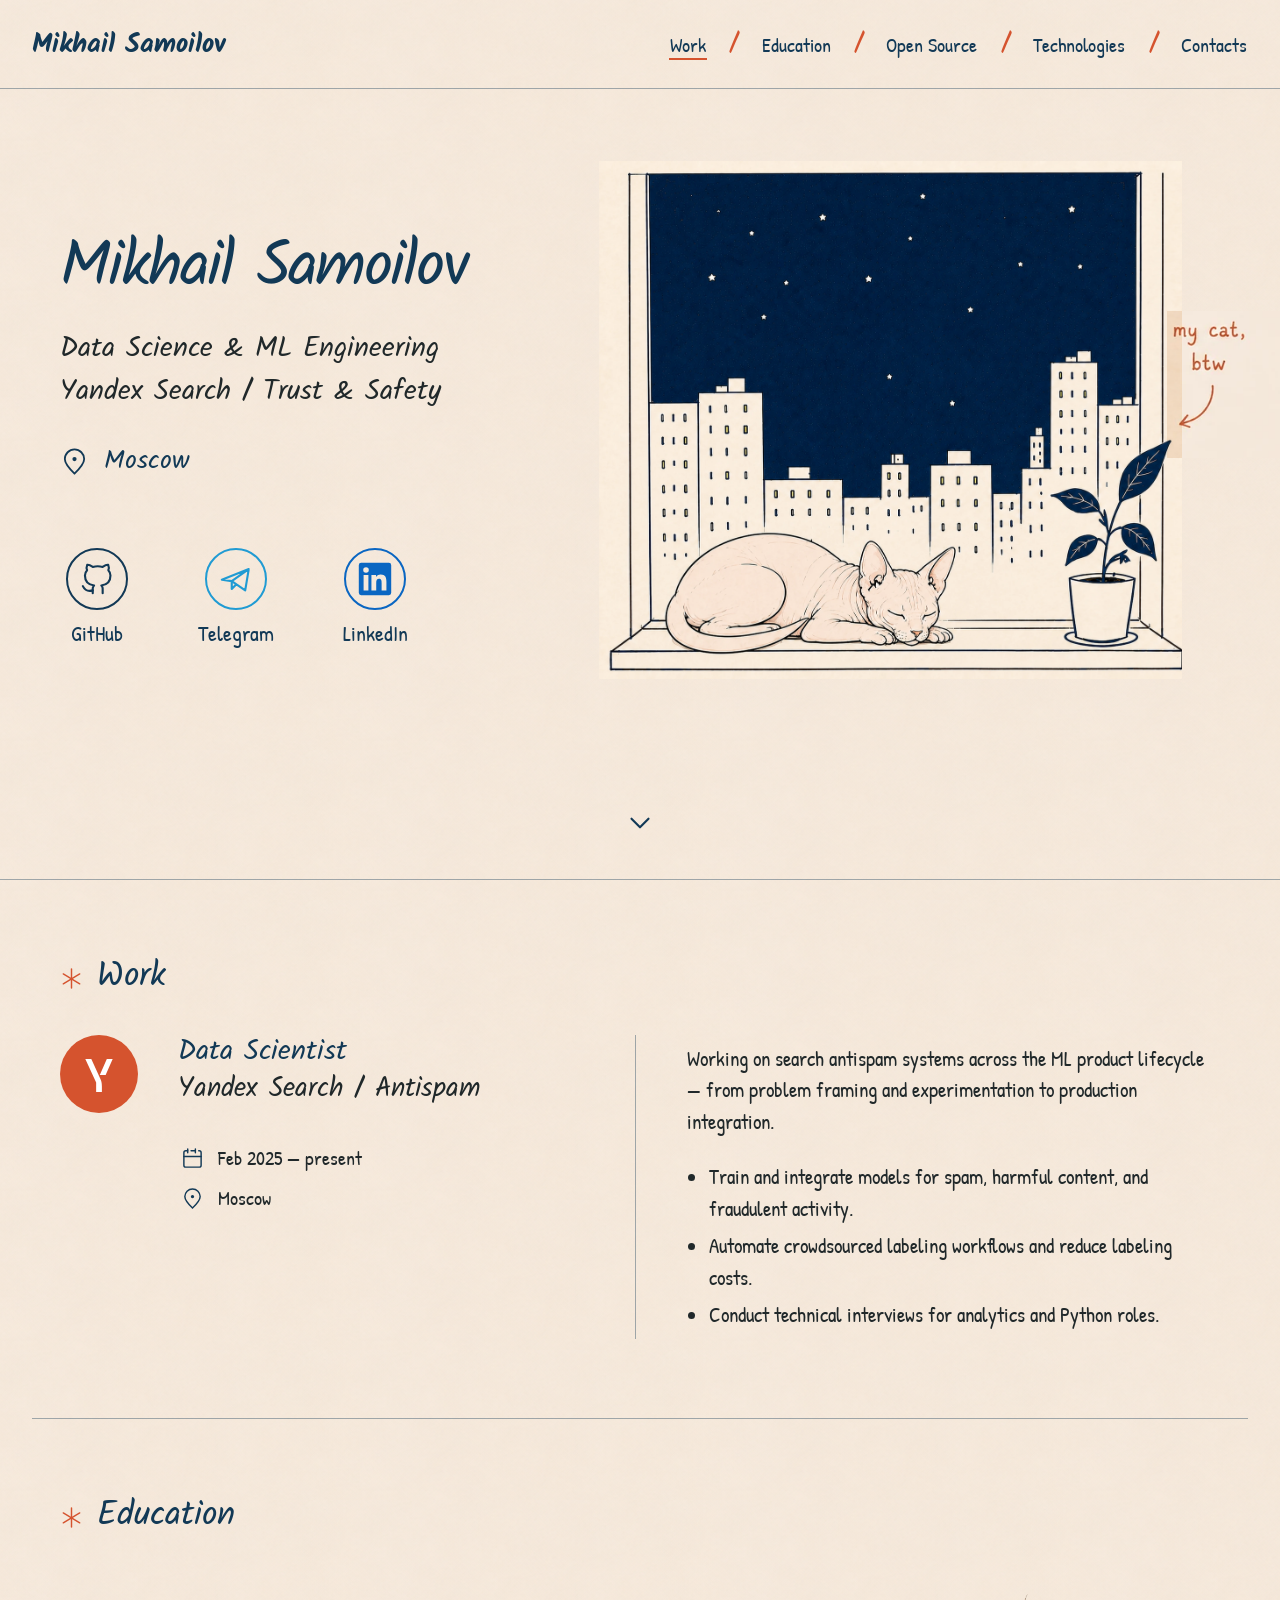
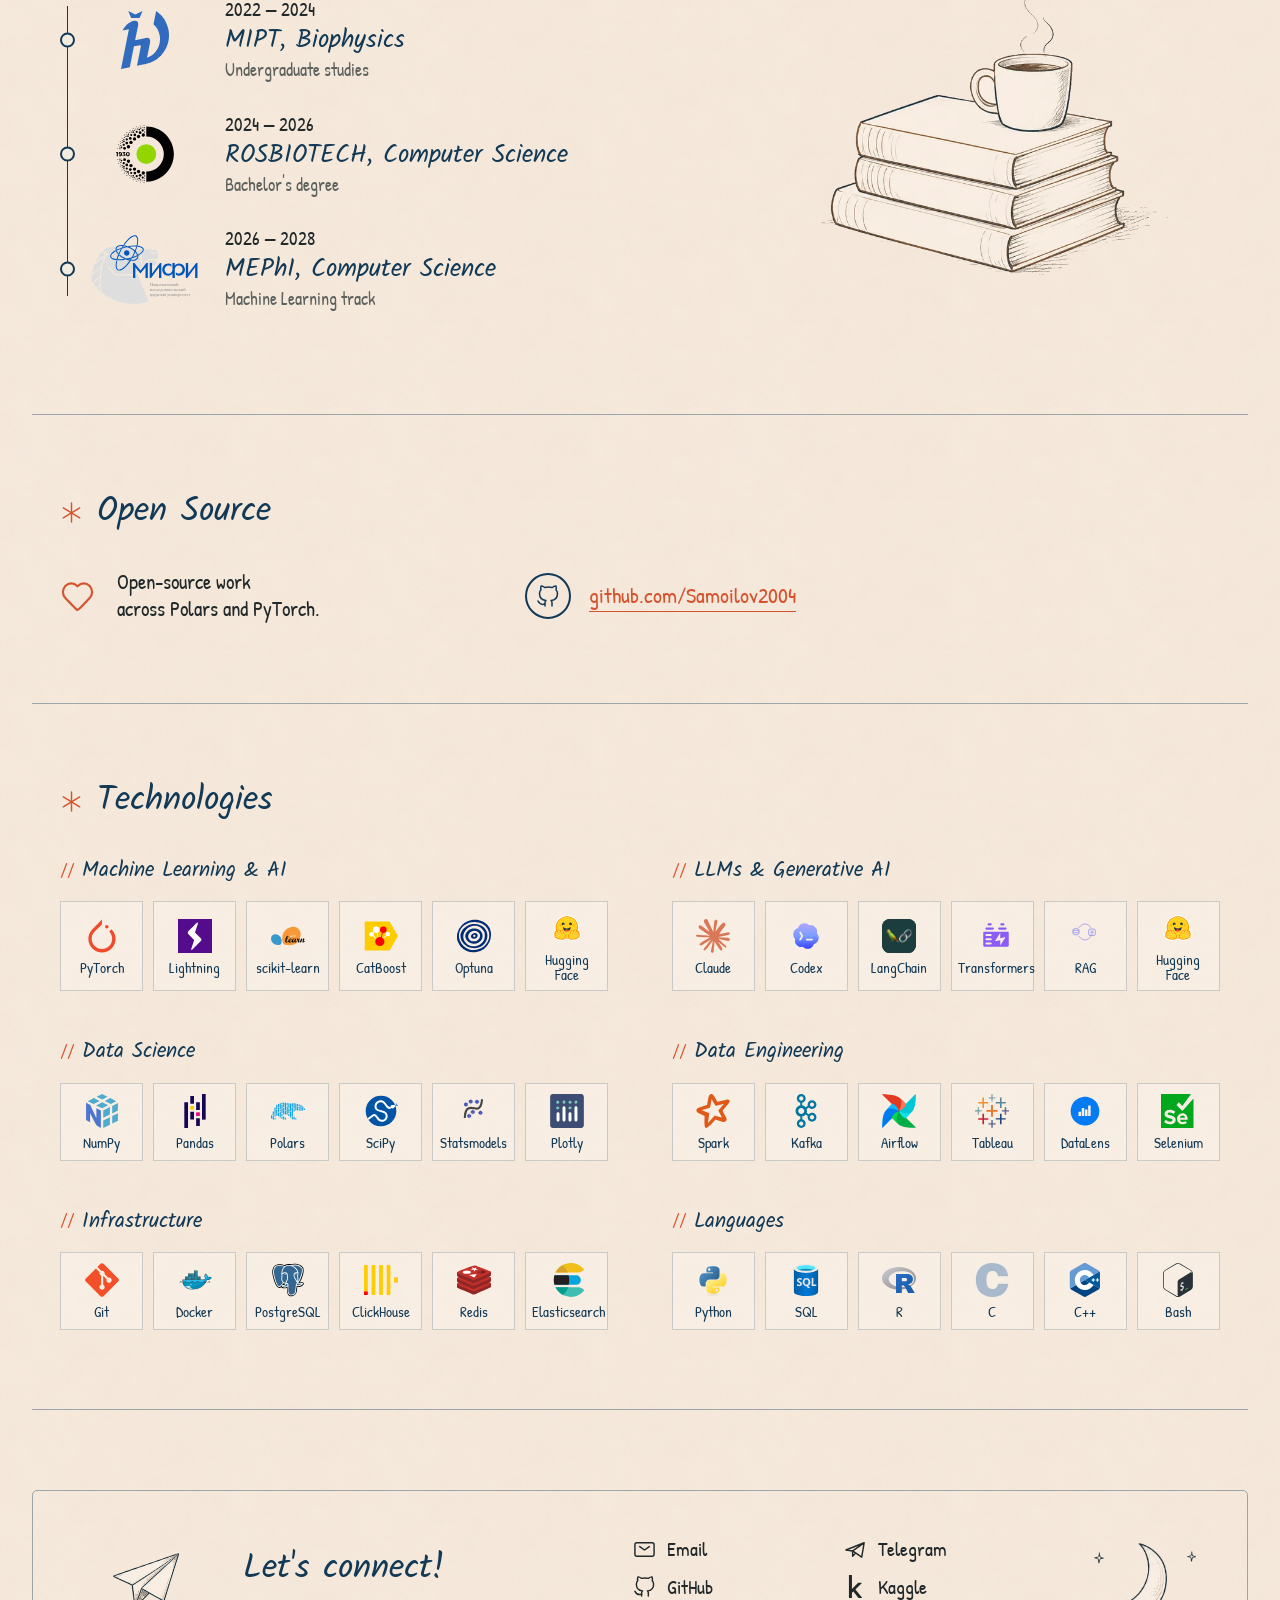
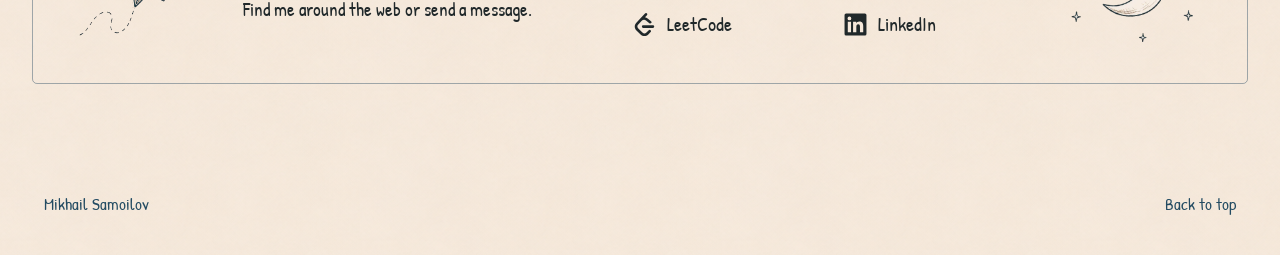
==== commit fa58fc23: "amp symbol fix" ====
--- a/index.html
+++ b/index.html
@@ -35,7 +35,7 @@
       <div class="hero__inner">
         <div class="hero-copy" data-reveal>
           <h1 id="hero-title">Mikhail Samoilov</h1>
-          <p class="hero-role">Data Science & ML Engineering</p>
+          <p class="hero-role">Data Science &amp; ML Engineering</p>
           <p class="hero-company">Yandex Search / Trust & Safety</p>
           <p class="hero-location"><span class="ui-icon ui-icon--pin" aria-hidden="true"></span>Moscow</p>
 
@@ -69,7 +69,7 @@
             <div class="yandex-mark" aria-hidden="true"><img src="assets/logos/yandex.svg" width="50" height="50" alt=""></div>
             <div class="work-summary__main">
               <h3>Data Scientist</h3>
-              <p>Yandex Search / Antispam &amp;</p>
+              <p>Yandex Search / Antispam </p>
               <dl class="work-meta">
                 <div><dt><span class="ui-icon ui-icon--calendar" aria-hidden="true"></span><span class="sr-only">Dates</span></dt><dd>Feb 2025 — present</dd></div>
                 <div><dt><span class="ui-icon ui-icon--pin" aria-hidden="true"></span><span class="sr-only">Location</span></dt><dd>Moscow</dd></div>
